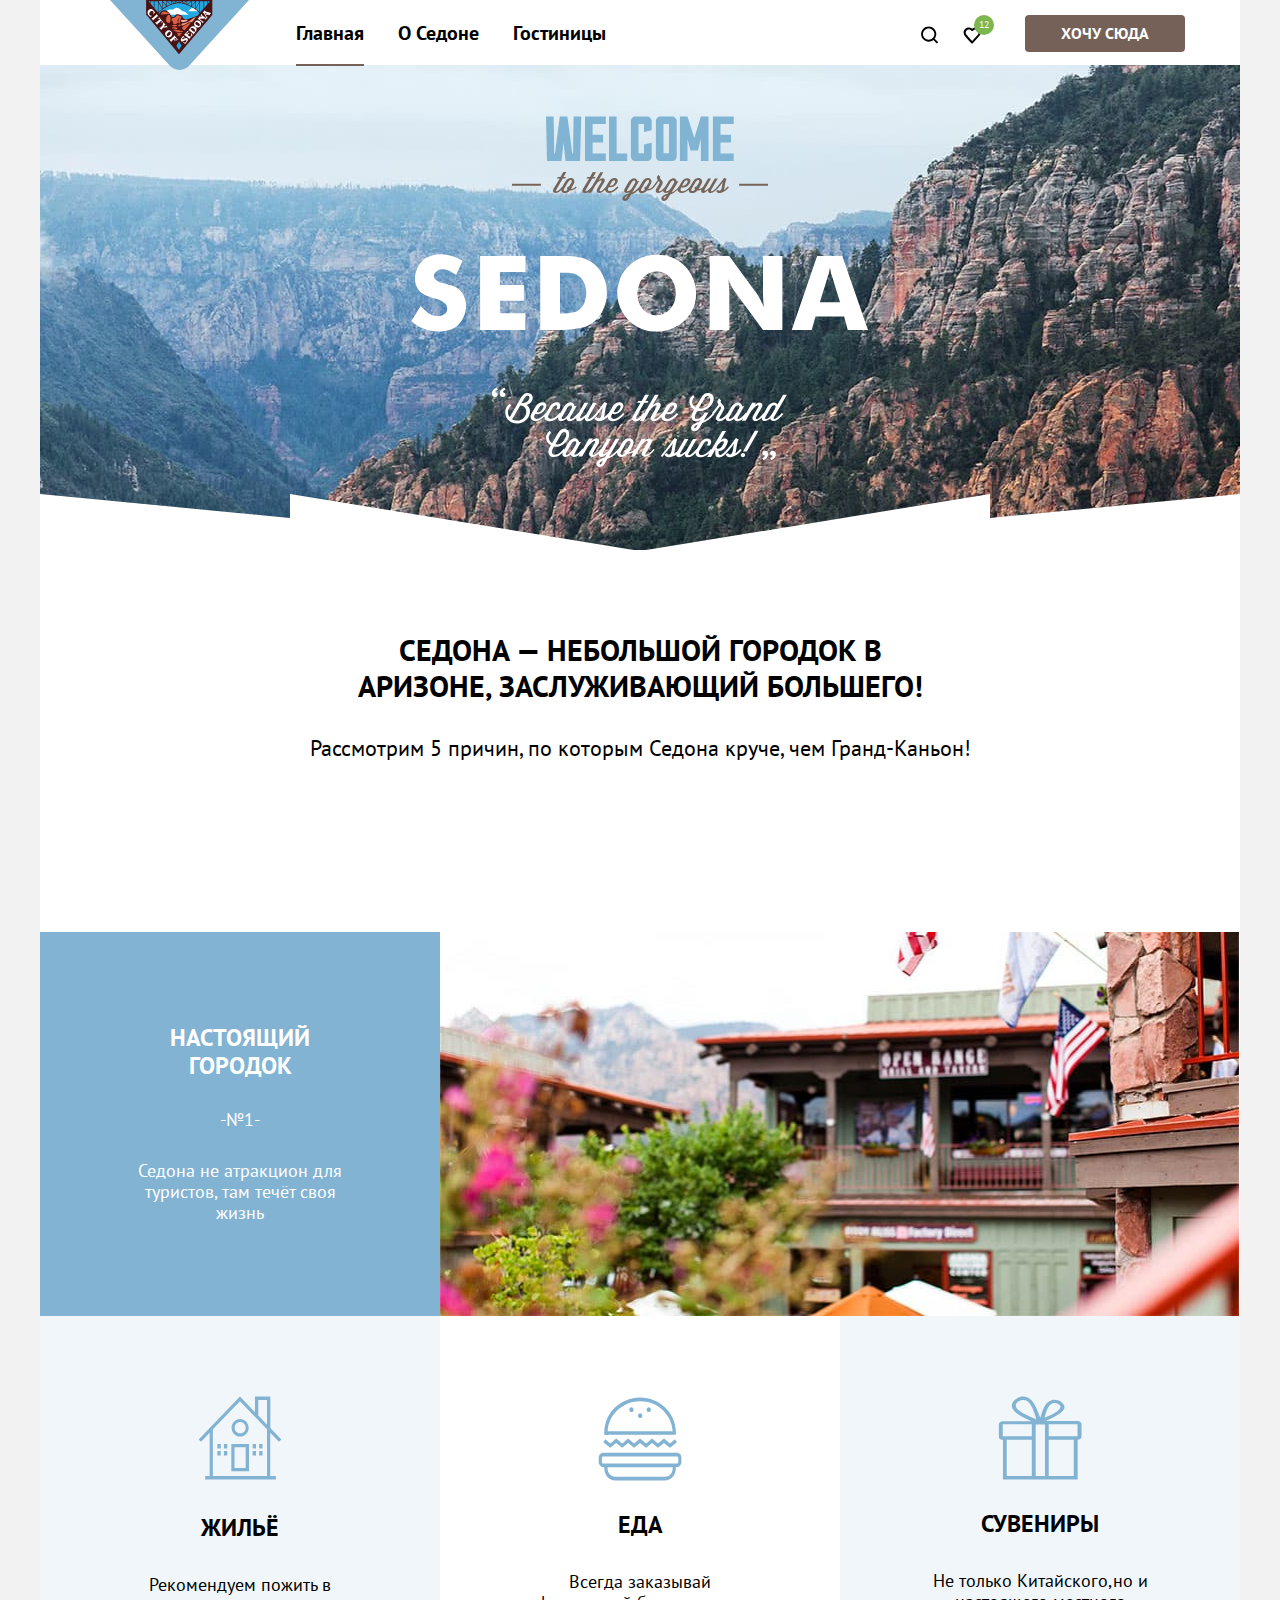
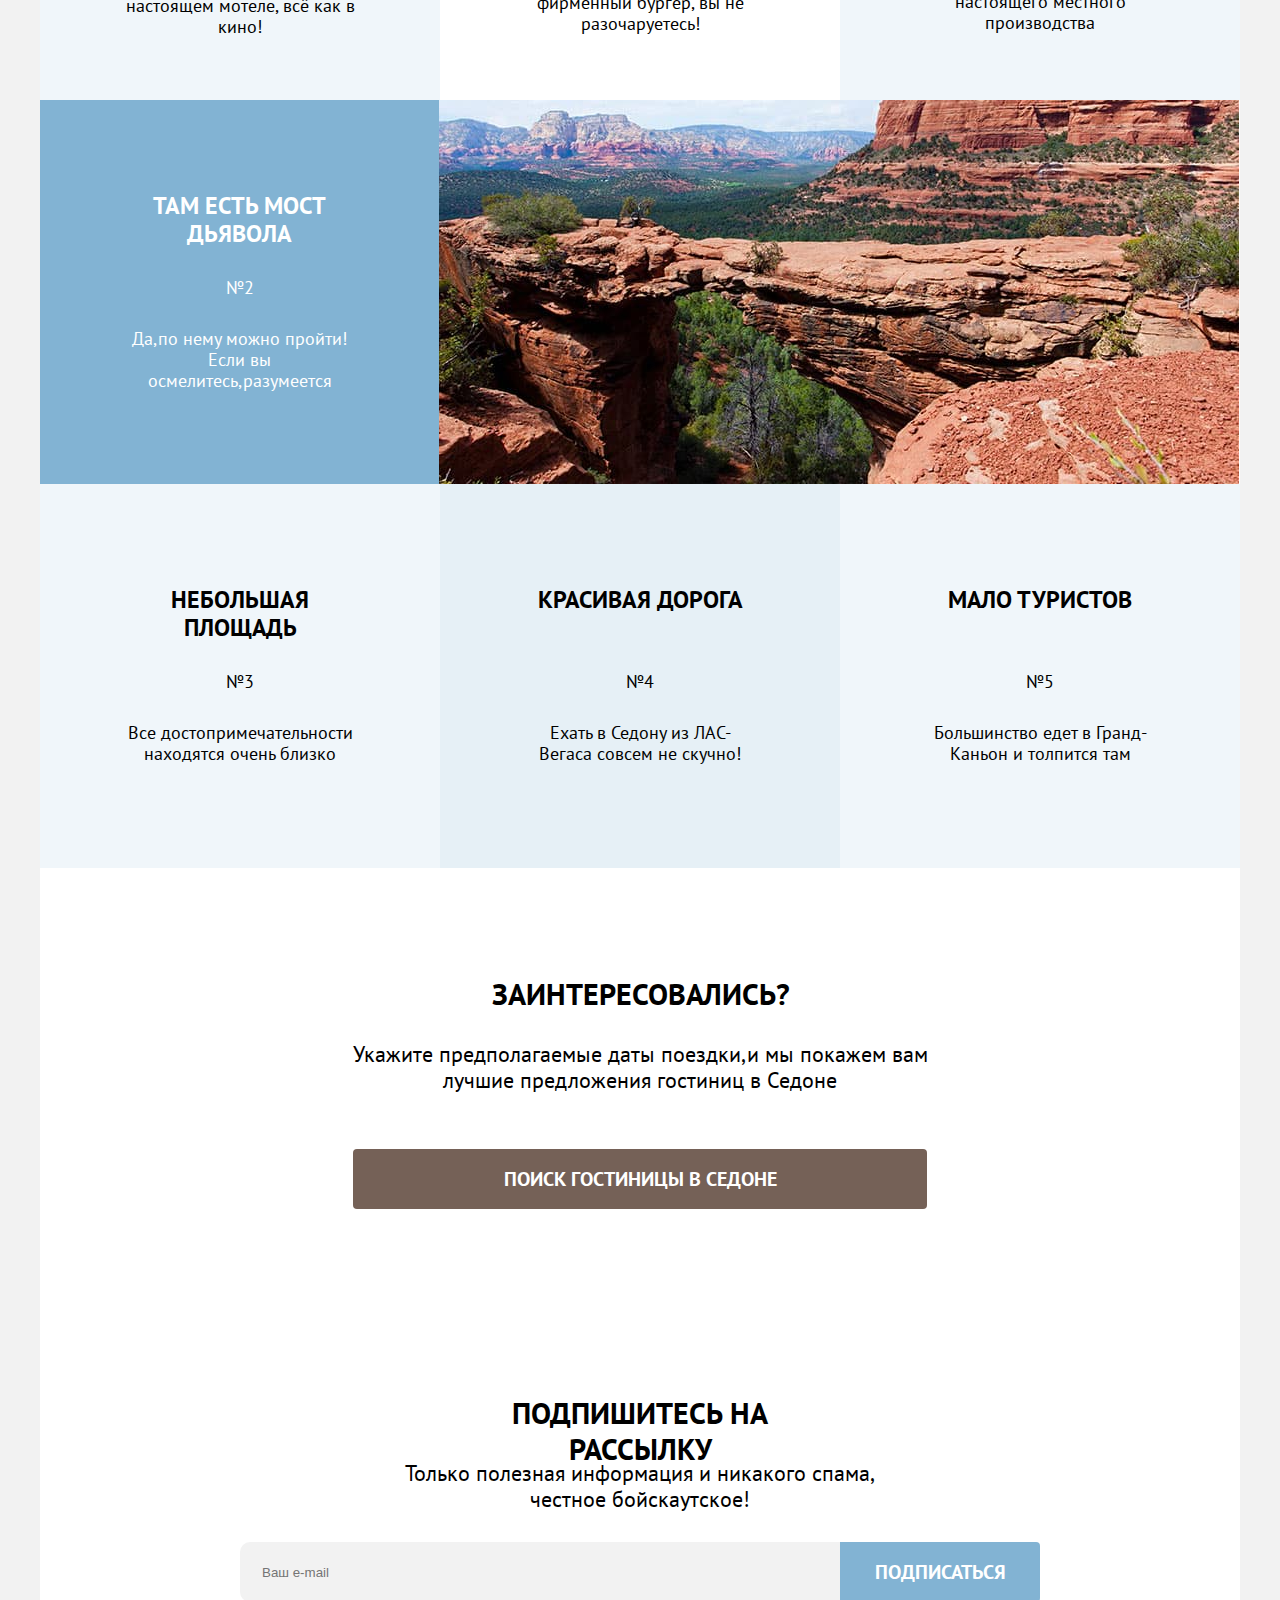
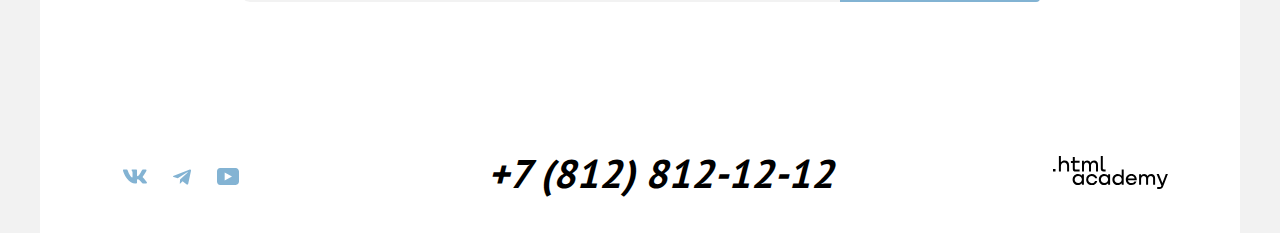
==== index.html @ 062e1e76 "Добавляет состояния на кнопки" ====
<!DOCTYPE html>
<html lang="ru">

  <head>
    <meta charset="utf-8" />
    <meta name="keywords" content="Седона" />
    <meta name="description" content="Описание" />
    <title>HTML Academy: Седона</title>
    <link rel="stylesheet" href="styles/styles.css" />
  </head>

  <body>

    <header id="header" class="page-header">

      <nav class="navigation">
        <a class="navigation-logo" href="index.html">
          <img class="page-header-logo" alt="Логотип Седона." src="images/nav/logo.svg" width="139" height="70">
        </a>
        <ul class="navigation-list">
          <li class="navigation-item">
            <a class="navigation-link navigation-link-current" href="index.html">Главная</a>
          </li>
          <li class="navigation-item">
            <a class="navigation-link" href="#">О Седоне</a>
          </li>
          <li class="navigation-item">
            <a class="navigation-link" href="catalog.html">Гостиницы</a>
          </li>
        </ul>
        <ul class="navigation-list navigation-user">
          <li class="navigation-item-user">
            <a class="navigation-link" href="#">
              <img class="image-search" src="/images/nav/search.svg" alt="Поиск" width="18" height="18">
              <span class="visually-hidden">Поиск</span>
            </a>
          </li>
          <li class="navigation-item-user navigation-item-favorite">
            <a class="navigation-link" href="#">
              <img class="image-favorite" src="/images/nav/favorite.svg" alt=" Избранное" width="18" height="17">
              <span class="favorites">12</span>
              <span class="visually-hidden">Избранное</span>
            </a>
          </li>
          <li class="navigation-item-reserve">
            <a class="button button-grey button-grey-user" href="#popup">Хочу сюда</a>
          </li>
        </ul>
      </nav>
    </header>

    <main class="main-index main-container">
      <div class="page-container">

        <h1 class="visually-hidden">
          Седона - онлайн-поиск и бронирование отелей
        </h1>
        <div class="logo-bg">
        <img class="logo-bg-text" src="images/titular/welcome.svg" alt="Логотип Седоны" width="458" height="352">
        <img class="logo-bg-vector" src="images/titular/Vector.svg" alt="Логотип Седоны" width="1200" height="57">
        </div>
      <div class="title-properties">
        <p class="title">
          Седона — небольшой городок в Аризоне, заслуживающий большего!
        </p>
        <p class="description">
          Рассмотрим 5 причин, по которым Седона круче, чем Гранд-Каньон!
        </p>
      </div>

        <section class="advantages">
          <h2 class="visually-hidden">Преимущества</h2>
          <ol class="advantages-list">
            <li class="advantages-item1">
            <div class="advantages-one">
              <h3 class="advantages-title">Настоящий городок</h3>
              <p class="advantages-description-number">-№1-</p>
              <p class="advantages-description">
                Седона не атракцион для туристов, там течёт своя жизнь
              </p>
              </div>
              <img class="imgrealsity" src="images/Advantages/real-sity.jpg" alt="1 Преимущество" width="800" height="384">
            </li>
          <ul class="advanrages-list2">
            <li class="advantages-item">
              <div class="logo-home">
                <img class="logo" src="images/Advantages/housing.svg" alt="Жильё" width="84" height="84">
              </div>
              <h3 class="advantages-title advantages-inventory">Жильё</h3>
              <p class="advantages-description">
                Рекомендуем пожить в настоящем мотеле, всё как в кино!
              </p>
            </li>
            <li class="advantages-item background-second">
              <img class="logo-food" src="images/Advantages/food.svg" alt="Еда" width="84" height="84">
              <h3 class="advantages-title advantages-inventory">Еда</h3>
              <p class="advantages-description">
                Всегда заказывай фирменный бургер, вы не разочаруетесь!
              </p>
            </li>
            <li class="advantages-item">
              <img class="logo-souvenirs" src="images/Advantages/souvenirs.svg" alt="Сувениры" width="84" height="84" >
              <h3 class="advantages-title advantages-inventory">Сувениры</h3>
              <p class="advantages-description">
                Не только Китайского,но и настоящего местного производства
              </p>
            </li>
          </ul>
            <li class="advantages-item1">
              <div class="advantages-one">
                <h3 class="advantages-title">Там есть мост дьявола</h3>
                <p class="advantages-description-number">№2</p>
                <p class="advantages-description">
                  Да,по нему можно пройти!Если вы осмелитесь,разумеется
                </p>
              </div>
              <img class="devilbridge" src="images/Advantages/devil's-bridge.jpg" alt="2 Преимущество" width="800" height="384" >
            </li>
            <li class="advantages-item">
              <h3 class="advantages-title advantages-margin">Небольшая площадь</h3>
              <p class="advantages-description-number">№3</p>
              <p class="advantages-description">
                Все достопримечательности находятся очень близко
              </p>
            </li>
            <li class="advantages-item background-second-2">
              <h3 class="advantages-title advantages-margin">Красивая дорога</h3>
              <p class="advantages-description-number">№4</p>
              <p class="advantages-description">
                Ехать в Седону из ЛАС-Вегаса совсем не скучно!
              </p>
            </li>
            <li class="advantages-item">
              <h3 class="advantages-title advantages-margin">Мало туристов</h3>
              <p class="advantages-description-number">№5</p>
              <p class="advantages-description">
                Большинство едет в Гранд-Каньон и толпится там
              </p>
            </li>
          </ol>
        </section>

        <section class="search">
          <h2 class="visually-hidden">Бронирование отеля</h2>
          <h3 class="search-title">Заинтересовались?</h3>
          <p class="search-description">
            Укажите предполагаемые даты поездки,и мы покажем вам лучшие
            предложения гостиниц в Седоне
          </p>
          <a class="button button-grey button-search" href="#">Поиск гостиницы в Седоне</a>
        </section>
      </div>
    </main>

    <footer class="page-footer-catalog">
      <div class="page-footer-container">
        <section class="newsletter newsletter-catalog">
          <div class="newsletter-container">
            <h2 class="newsletter-title">Подпишитесь на рассылку</h2>
            <p class="newsletter-description">
              Только полезная информация и никакого спама, честное бойскаутское!
            </p>
            <form class="newsletter-form" action="https://echo.htmlacademy.ru/" method="post">
              <input class="field" placeholder="Ваш e-mail" type="email" name="newsletter-email" id="newsletter-email" required />
              <button class="button product-card-button newsletter-button" type="submit">
                <span class="button-name">Подписаться</span>
              </button>
            </form>
          </div>
        </section>

        <section class="footer-contact">

          <h2 class="visually-hidden">Контакты</h2>
          <ul class="footer-contact-list">
            <li class="footer-contact-item">
              <a class="button button-contact-social" href="https://vk.com/htmlacademy">
                <span class="visually-hidden">ВКонтакте</span>
                <svg width="24" height="15" fill="none" xmlns="http://www.w3.org/2000/svg">
                  <path class="contact-images" fill-rule="evenodd" clip-rule="evenodd" d="M23.45 1.45c.17-.55 0-.95-.8-.95h-2.62c-.67 0-.98.35-1.14.73 0 0-1.34 3.2-3.23 5.27-.61.6-.89.8-1.22.8-.17 0-.42-.2-.42-.74V1.45c0-.66-.18-.95-.74-.95H9.15c-.42 0-.67.3-.67.6 0 .61.95.76 1.05 2.5v3.8c0 .84-.16.99-.5.99-.88 0-3.05-3.21-4.33-6.89-.25-.71-.5-1-1.17-1H.9c-.75 0-.9.35-.9.73 0 .68.89 4.07 4.14 8.55 2.18 3.06 5.23 4.72 8.01 4.72 1.67 0 1.88-.37 1.88-1v-2.32c0-.73.16-.88.69-.88.38 0 1.05.2 2.61 1.67 1.78 1.75 2.07 2.53 3.08 2.53h2.62c.75 0 1.13-.37.91-1.1-.24-.72-1.09-1.77-2.21-3.02-.62-.7-1.54-1.47-1.81-1.86-.4-.49-.28-.7 0-1.14 0 0 3.2-4.43 3.53-5.93Z" fill="#83B3D3"/>
                </svg>
              </a>
            </li>
            <li class="footer-contact-item">
              <a class="button button-contact-social" href="https://t.me/htmlacademy">
                <span class="visually-hidden">Телеграм</span>
                <svg width="18" height="16" fill="none" xmlns="http://www.w3.org/2000/svg">
                  <path class="contact-images" d="M16.79.6.84 6.75c-1.09.43-1.08 1.04-.2 1.31l4.1 1.28 9.47-5.98c.44-.27.85-.12.52.18l-7.68 6.92-.28 4.22c.41 0 .6-.19.83-.41l1.99-1.93 4.13 3.05c.77.42 1.31.2 1.5-.7l2.72-12.8C18.22.77 17.5.27 16.79.59Z" fill="#83B3D3"/>
                </svg>
              </a>
            </li>
            <li class="footer-contact-item">
              <a class="button button-contact-social" href="https://www.youtube.com/user/htmlacademyru">
                <svg width="22" height="17" fill="none" xmlns="http://www.w3.org/2000/svg">
                  <path class="contact-images" d="M18.6 0H3.18C1.31 0 0 1.6 0 3.4v10.1C0 15.4 1.31 17 3.17 17h15.66c1.64 0 3.17-1.6 3.17-3.4V3.4C21.78 1.6 20.47 0 18.6 0ZM7.67 12.54V4.46L15 8.5l-7.33 4.04Z" fill="#83B3D3"/>
                </svg>
                <span class="visually-hidden">Ютуб</span>
              </a>
            </li>
          </ul>
          <address class="contact-adress">
            <a class="contact-phone" href="tel:+78128121212"
              >+7 (812) 812-12-12</a>
          </address>
          <a class="html-acafemy-logo" href="https://htmlacademy.ru">
            <svg  width="115" height="33" fill="none" xmlns="http://www.w3.org/2000/svg">
              <path class="contact-images-html" d="M0 12.9v2.6h2.5v-2.6H0ZM11.6 4.5c-1.6 0-2.8.7-3.6 1.7h-.1V0h-2v15.5h2v-5.3c0-2.1 1.3-3.6 3.3-3.6 1.8 0 2.9 1.4 2.9 3.2v5.7h2V9.4c.1-3-1.8-4.9-4.5-4.9ZM26.6 4.8h-4.8V1.1h-2v3.8h-1.9v2h1.9v6c0 1.7 1 2.7 2.7 2.7h4.1v-2h-3.7c-.7 0-1.1-.4-1.1-1.1V6.8h4.8v-2ZM41.1 4.6c-1.6 0-2.9.8-3.5 2.1h-.1c-.6-1.2-1.8-2.1-3.4-2.1-1.4 0-2.5.8-3.1 1.8h-.1V4.8H29v10.6h2V10c0-2 1-3.5 2.6-3.5 1.5 0 2.4 1 2.4 2.6v6.3h2V9.8c0-2.4 1.4-3.3 2.6-3.3 1.5 0 2.4 1 2.4 2.6v6.3h2V8.9c.1-2.5-1.4-4.3-3.9-4.3ZM47.8 12.7c0 1.7 1 2.7 2.8 2.7h2v-2h-1.7c-.7 0-1.1-.4-1.1-1.1V0h-2v12.7ZM28.9 19.7c-.9-1.1-2.2-1.8-3.9-1.8-3.1 0-5.4 2.3-5.4 5.6s2.3 5.6 5.4 5.6c1.8 0 3-.8 3.8-1.9h.1v1.6h2V18.2h-2v1.5Zm-3.6 7.4c-2.2 0-3.6-1.6-3.6-3.6s1.4-3.6 3.6-3.6 3.6 1.6 3.6 3.6c0 1.9-1.4 3.6-3.6 3.6ZM44.2 22c-.5-2.4-2.6-4.1-5.4-4.1a5.4 5.4 0 0 0-5.6 5.6c0 3.1 2.2 5.6 5.6 5.6 2.8 0 4.9-1.8 5.4-4.2h-2.1a3.4 3.4 0 0 1-3.3 2.3c-2.2 0-3.6-1.6-3.6-3.6s1.4-3.6 3.6-3.6c1.6 0 2.8 1 3.3 2.2h2.1V22ZM55.1 19.7c-.9-1.1-2.2-1.8-3.9-1.8-3.1 0-5.4 2.3-5.4 5.6s2.3 5.6 5.4 5.6c1.8 0 3-.8 3.8-1.9h.1v1.6h2V18.2h-2v1.5Zm-3.6 7.4c-2.2 0-3.6-1.6-3.6-3.6s1.4-3.6 3.6-3.6 3.6 1.6 3.6 3.6c0 1.9-1.5 3.6-3.6 3.6ZM68.7 19.8c-.9-1.1-2.2-1.9-3.9-1.9-3.1 0-5.4 2.3-5.4 5.6s2.2 5.6 5.4 5.6c1.7 0 3-.8 3.8-1.8h.1v1.5h2V13.4h-2v6.4Zm-3.6 7.3c-2.2 0-3.6-1.6-3.6-3.6s1.4-3.6 3.6-3.6 3.6 1.6 3.6 3.6c-.1 2-1.5 3.6-3.6 3.6ZM78.3 17.9c-3.3 0-5.5 2.5-5.5 5.6 0 3 2.1 5.6 5.5 5.6 2.5 0 4.5-1.3 5.2-3.6h-2.1c-.5 1-1.6 1.6-3 1.6-1.9 0-3.3-1.3-3.4-2.9h8.8c.2-3.6-2-6.3-5.5-6.3Zm0 1.9c1.7 0 3 1 3.3 2.6h-6.5c.3-1.5 1.5-2.6 3.2-2.6ZM98.2 17.9c-1.6 0-2.9.8-3.6 2h-.1c-.6-1.2-1.8-2-3.4-2-1.4 0-2.5.7-3.1 1.8v-1.5h-1.9v10.6h2v-5.4c0-2 1-3.4 2.6-3.5 1.5 0 2.4 1 2.4 2.6v6.3h2v-5.6c0-2.4 1.4-3.3 2.6-3.3 1.5 0 2.4 1 2.4 2.6v6.3h2v-6.5c.1-2.6-1.4-4.4-3.9-4.4ZM109.4 27l-3.6-8.9h-2.2l4.8 11.6c-.3.9-.7 1.2-1.7 1.2h-2.5v2h2.5c1.8 0 2.8-.8 3.5-2.6l4.7-12.2h-2.1l-3.4 8.9Z" fill="#000"/>
            </svg>
          </a>
        </section>
      </div>
    </footer>

    <div id="popup" class="modal-container modal-container-close">
      <div class="modal modal-auth">
          <button class="modal-close-button">
            <span class="visually-hidden">Закрыть</span>
          </button>
          <section class="popup-content">
            <h2 class="popup-title">Поиск Гостиницы в Седоне</h2>
            <form class="appointment-form" action="https://echo.htmlacademy.ru/" method="post">
              <p class="appointment-form-date">
                <label class="form-label" for="appointment-date1">Дата Заезда:</label>
                <input class="date-reserve" type="text" placeholder="Укажите дату" id="appointment-date1" name="appointment-date" >
              </p>
              <p class="appointment-form-date">
                <label class="form-label form-label-exit" for="appointment-date2">Дата выезда:</label>
                <input  class="date-reserve" type="text" placeholder="Укажите дату" id="appointment-date2" name="appointment-date" >
              </p>
              <div class="form-container">
              <p class="appointment-form-date appointment-form-visitors">
                <label class="form-label form-label-number" for="appointment-date3">Взрослые:</label>
                <input class="date-reserve number-visitors" type="text" id="appointment-date3" name="appointment-date" step="1" placeholder="2">
              </p>
              <p class="appointment-form-date appointment-form-visitors-child">
                <label class="form-label form-label-number-child" for="appointment-date4">Дети:</label>
                <input class="date-reserve number-visitors" type="text" id="appointment-date4" name="appointment-date" step="1"  placeholder="1">
              </p>
              </div>
              <button class="button button-popup" type="submit">Найти</button>
            </form>
          </section>
      </div>
    </div>
  </body>
</html>
---- styles/styles.css ----
@font-face {
  font-family: "PT Sans";
  font-style: normal;
  font-weight: 400;
  src: url("../fonts/ptsans-400.woff2") format("woff2");
  font-display: swap;
}

@font-face {
  font-family: "PT Sans";
  font-style: normal;
  font-weight: 700;
  src: url("../fonts/ptsans-700.woff2") format("woff2");
  font-display: swap;
}

html {
  height: 100%;
}

body {
  display: flex;
  flex-direction: column;
  width: 1280px;
  margin: 0 auto;
  min-height: 100%;
  font-family: "PT Sans", sans-serif;
  font-size: 16px;
  line-height: 21px;
  color: #000;
  background: #F2F2F2;
}

.button{
  color: #ffffff;
  background-color: #000000;
  display: flex;
  align-items: center;
  justify-content: center;
  font-family: inherit;
  width: 140px;
  height: 37px;
  border-radius: 4px;
  font-size: 16px;
  line-height: 20px;
  font-weight: 700;
  border: none;
  text-align: center;
  text-decoration: none;
  text-transform: uppercase;
}

.button::disabled {
  color: #fff;
  background-color: #E5E5E5;
}

.button:active{
  color: rgba(255, 255, 255, 0.3);
}

.button-search{
  background-color: #756157;
  width: 574px;
  height: 60px;
  margin:0 auto;
  font-size: 20px;
  line-height: 36px;
}

.button-contact-social {
  background-color: #fff;
  width: auto;
}

.button-grey {
  background-color: #756157;
}

.button-grey-user {
  width: 160px;
}

.button-grey:hover,.button-grey:focus-visible{
  background-color: #615048;
  outline: none;
}

.button-green {
  background-color: #7DB54F;
}

.button-green:hover,.button-green:focus{
  background-color: #6C9E42;
  outline: none;
}

.product-card-button {
  background-color: #82B3D3;
}

.product-card-button:hover,.product-card-button:focus-visible{
  background-color: #68A2CA;
  outline: none;
}

.button-price{
  width: 160px;
  height: 48px;
}

.reset-button{
  width: 160px;
  height: 48px;
  background: none;
  border: none;
  font-weight: 400;
  text-transform: none;
}

.white-button {
  background-color: #F2F2F2;
  margin: 0;
  color: #000;
  font-weight: 400;
}

.page-header {
  width: 1200px;
  height: 65px;
  margin: 0 auto;
  background-color: #fff;

}

.navigation {
  width: 1200px;
  height: 65px;
  display: flex;
  position: absolute;
  margin: 0 auto;
}

.navigation-logo {
  margin: 0 auto;
  margin-left: 70px;
  margin-right: 30px;
}

.navigation-list {
  display: flex;
  align-items: center;
  width: 490px;
  height: 66px;
  margin: 0 auto;
  margin-left: 0;
  padding: 0;
}

.navigation-item {
  margin: 0;
  padding: 17px;
  list-style: none;
}

.navigation-user {
  justify-content: flex-end;
  max-width: 306px;
  height: 66px;
  margin: 0 auto;
  margin-left: auto;
}

.navigation-link {
  width: 18px;
  height: 18px;
  font-size: 20px;
  line-height: 26px;
  font-weight: 700;
  text-align: center;
  color: inherit;
  text-decoration: none;
}

.navigation-link-current::before {
  position: absolute;
  right: 876px;
  bottom: -1px;
  left: 256px;
  height: 2px;
  background-color: #756257;
  content: "";
}

.navigation-link-current-catalog::before {
  position: absolute;
  right: 633px;
  bottom: -1px;
  left: 474px;
  height: 2px;
  background-color: #756257;
  content: "";
}

.navigation-item-user {
  display: flex;
  justify-content: center;
  align-items: center;
  width: 42px;
  height: 66px;
  margin: 0 ;
}

.favorites{
  box-sizing: border-box;
  position: absolute;
  top: 15px;
  right: 246px;
  font-style: normal;
  font-weight: 400;
  font-size: 10px;
  line-height: 13px;
  color: #FFFFFF;
  background: #7DB54F;
  border-radius: 10px;
  width: 20px;
  height: 20px;
  padding-top: 3px;
  z-index: 1;
}

.navigation-item-reserve {
  width: 160px;
  height: 37px;
  margin: 0;
  margin-left: 32px;
  list-style: none;
}

.main-container {
  flex-grow: 1;
}

.page-container {
  width: 1200px;
  margin: 0 auto;
}

.main-index {
  color: #000;
  background: #fff;
  width: 1200px;
  margin: 0 auto;
  background-image: url("../images/titular/index-background.jpg");
  background-repeat: no-repeat;
  background-size: 100% auto;

}

.logo-bg {
  display: flex;
  width: 1200px;
  height: 485px;
  margin: 0 auto;
  position: relative;
}

.logo-bg-text {
  display: block;
  position: absolute;
  margin: 0 auto;
  margin-top: 51px;
  margin-bottom: 82px;
  left: 0;
  right: 0;
}

.logo-bg-vector {
  display: block;
  margin: 0 auto;
  margin-top: 429px;
}

.title-properties {
  color: #000;
  background: #fff;
  width: 1200px;
  height: 282px;
  margin-top: 82px
}

.title {
  width: 620px;
  height: 72px;
  font-size: 30px;
  line-height: 36px;
  font-weight: 700;
  margin: 0 auto;
  margin-bottom: 31px;
  color: inherit;
  text-align: center;
  text-decoration: none;
  text-transform: uppercase;
}

.description {
  font-size: 22px;
  line-height: 26px;
  font-weight: 400;
  margin: 0 auto;
  margin-bottom: 90px;
  text-align: center;
  color: inherit;
  text-decoration: none;
}

.advantages {
  color: #000;
  background: #fff;
  display: flex;
  flex-wrap: wrap;
  width: 1200px;
  font-size: 18px;
  line-height: 21px;
}

.advantages-list {
  width: 1200px;
  height: 1535px;
  list-style: none;
  padding: 0;
}

.advantages-item1 {
  display: flex;
  width: 1199px;
  height: 384px;
  color: inherit;
}

.advantages-one {
  display: flex;
  flex-direction: column;
  width: 400px;
  height: 384px;
  background-color: #82B3D3;
  color: white;
  text-align: center;
  text-align: center;
  float: left;
}

.advantages-title {
  width: 230px;
  height: 30px;
  margin: 0 auto;
  color: inherit;
  margin-top: 92px;
  font-size: 24px;
  line-height: 28px;
  font-weight: 700;
  text-align: center;
  text-decoration: none;
  text-transform: uppercase;
}

.advantages-margin {
  margin: 0 auto;
  margin-top: 102px;
}

.advantages-description-number {
  width: 230px;
  height: 21px;
  margin: 0 auto;
  margin-top: 55px;
}

.advantages-description1 {
  width: 230px;
  height: 63px;
  margin: 0 auto;
  margin-top: 30px;
}

.imgrealsity {
  width: 799px;
  height: 384px;
  position: static;
  float: right;
  text-align: center;
}

.advanrages-list2 {
  display: flex;
  flex-wrap: wrap;
  width: 1200px;
  height: 384px;
  margin: 0 auto;
  color: inherit;
  padding: 0;
  float: left;
  text-align: center;
  list-style: none;
}

.advantages-item {
  display: flex;
  flex-direction: column;
  width: 400px;
  height: 384px;
  background-color: rgba(131, 179, 211, 0.12);
  color: inherit;
  float: left;
  text-align: center;
}

.background-second {
  background-color: #fff;
}

.background-second-2{
  background-color: rgba(131, 179, 211, 0.2);
}



.advantages-inventory {
  margin: 0 auto;
  margin-top: 30px;
}

.logo-home {
  display: block;
  margin: 0 auto;
  margin-top: 80px;

}

.advantages-description {
  width: 230px;
  height: 63px;
  margin: 0 auto;
  margin-top: 30px;

}

.logo-food {
  display: block;
  margin: 0 auto;
  margin-top: 81px;

}

.logo-souvenirs {
  display: block;
  margin: 0 auto;
  margin-top: 80px;

}

.devilbridge {
  width: 800px;
  height: 384px;
  position: static;
  float: right;
  text-align: center;
}

.search {
  display: flex;
  flex-direction: column;
  width: 1200px;
  height: 417px;
  color: inherit;
}

.search-title {
  width: 296px;
  height: 36px;
  margin: 0 auto;
  margin-top: 91px;
  margin-bottom: 29px;
  color: inherit;
  font-size: 30px;
  line-height: 36px;
  font-weight: 700;
  text-align: center;
  text-decoration: none;
  text-transform: uppercase;
}

.search-description {
  width: 592px;
  height: 52px;
  margin: 0 auto;
  margin-bottom: 56px;
  font-size: 22px;
  line-height: 26px;
  font-weight: 400;
  color: inherit;
  text-align: center;
  text-decoration: none;
}

.page-footer {
  width: 1200px;
  margin: 0 auto;
}

.page-footer-catalog {
  width: 1200px;
  margin: 0 auto;
}

.page-footer-container {
  width: 1200px;
  margin: 0 auto;
  background-color: #fff;
}

.newsletter {
  display: flex;
  width: 1200px;
  height: 411px;
  margin: 0 auto;
  color: #fff;
}

.newsletter-background{
  background-image: url("../images/background.jpg");
  background-repeat: no-repeat;
}

.newsletter-catalog {
  color: #000;
}

.newsletter-container{
  width: 800px;
  height: 223px;
  margin: 0 auto;
  margin-top: 93px;
}

.newsletter-title {
  width: 404px;
  height: 36px;
  margin: 0 auto;
  margin-bottom: 29px;
  font-size: 30px;
  line-height: 36px;
  font-weight: 700;
  text-align: center;
  text-decoration: none;
  text-transform: uppercase;
}

.newsletter-description {
  width: 475px;
  height: 36px;
  margin: 0 auto;
  margin-bottom: 46px;
  font-size: 22px;
  line-height: 26px;
  font-weight: 400;
  text-align: center;
}

.newsletter-form {
  display: flex;
  width: 800px;
  height: 60px;
  margin: 0 auto;
}

.field{
  width: 600px;
  height: 60px;
  padding: 0;
  border: none;
  background-color: #F2F2F2;
  border-top-left-radius: 10px;
  border-bottom-left-radius: 10px;
  text-indent: 22px;

}

.newsletter-button{
  width: 200px;
  height: 60px;
  border-top-left-radius: 0px;
  border-bottom-left-radius: 0px;
  font-size: 20px;
  line-height: 36px;
}

.visually-hidden {
  position: absolute;
  opacity: 0;
  z-index: -1;
  font-size: 0px;
  line-height: 0px;
  margin: 0;
  text-decoration: none;
}

.footer-contact {
  display: flex;
  width: 1200px;
  height: 120px;
  margin: 0 auto;
  color: inherit;
  text-decoration: none;
}

.footer-contact-list {
  display: flex;
  width: 142px;
  height: 40px;
  margin: 0 auto;
  margin-left: 70px;
  margin-top: 45px;
  padding: 0;
  list-style: none;
}

.footer-contact-item {
  margin: 0 auto;
}

.contact-images:hover,.button-contact-social:hover{
  fill: red;
  outline: none;
}

.contact-images:focus,.button-contact-social:focus{
  fill: greenyellow;
  outline: none;
}

.contact-adress {
  width: 720px;
  height: 50px;
  margin: 0 auto;
  margin-top: 40px;
}


.contact-phone {
  display: flex;
  margin: 0 auto;
  padding-left: 195px;
  color: inherit;
  font-size: 40px;
  line-height: 40px;
  font-weight: 700;
  text-align: center;
  text-decoration: none;

}

.html-acafemy-logo {
  width: 115px;
  height: 34px;
  margin: 0 auto;
  margin-top: 43px;
  margin-right: 72px;
}

.main-inner {
  width: 1200px;
  margin: 0 auto;
  background-image: url("../images/background-catalog.jpg");
  background-repeat: no-repeat;
  color: #fff;
  background-color: #fff;
  background-size: 100% auto;
  font-size: 18px;
  line-height: 21px;
}

.inner-header {
  display: flex;
  flex-direction: column;
  width: 1060px;
  height: 288px;
  margin: 0 auto;
  margin-top: 35px;
  margin-bottom: 70px;
}

.container-inner-header {
  width: 495px;
  height: 100px;
}

.inner-header-title {
  color: #fff;
  width: 495px;
  height: 78px;
  margin: 0px auto;
  font-size: 60px;
  line-height: 78px;
  font-weight: 700;
  text-align: center;
}
.breadcrumbs-container{
  width: 110px;
  height: 21px;
}
.breadcrumbs {
  display: flex;
  margin: 0 auto;
  margin-left: 0;
  padding: 0;
  gap: 10px;
  font-size: 16px;
  list-style-type: none;
  align-items: center;
  text-align: center;
}

.breadcrumbs-item:first-child,.breadcrumbs-item:last-child{
  margin-top: 3px;
}

.filtration-products {
  display: flex;
  flex-direction: row;
  align-items: flex-start;
  width: 1060px;
  height: 149px;
  margin: 0 auto;
  margin-top: 40px;
  padding: 0px;
}

.catalog-filter {
  display: flex;
  width: 1060px;
  height: 149px;
}

.catalog-filter-list {
  padding: 0;
  margin: 0 auto;
  margin-top: 30px;
}

.filter-choice-left {
  display: flex;
  flex-direction: row;
  width: 366px;
  height: 149px;
  margin-right: 176px;
}

.filter-choice-right {
  display: flex;
  flex-direction: row;
  width: 520px;
  height: 148px;
}

.catalog-filter-group {
  flex: none;
  width: 150px;
  height: 149px;
  float: left;
  padding: 0;
  border: 0;
  margin-right: 70px;
}

.price {
  flex: none;
  width: 290px;
  height: 148px;
  margin: 0 auto;
  padding: 0;
  border: 0;
  margin: 0;
}

.form-price{
  display: flex;
  width: 290px;
  height: 48px;
  margin-top: 34px;
  margin-right: 70px;
}

.form-label-price{
  position: absolute;
  margin: 0 auto;
  margin-top: 12px;
  padding-left: 112px;
  padding-right: 16px;
  color: #fff;
  line-height: 23px;
  opacity: 30%;
}

.appointment-form-price{

  width: 145px ;
  margin: 0;
}
.price-input{
  width: 144px ;
  height: 48px;
  padding: 0;
  margin: 0;
  background: none;
  border-style: solid;
  border-color: #fff;
  border-top-left-radius: 4px;
  border-bottom-left-radius: 4px;
  color: #fff;
  font-size: 18px;
  line-height: 23px;
  text-indent: 19px;

}

.price-input-radius{
  border-top-left-radius: 0px;
  border-bottom-left-radius: 0px;
  border-top-right-radius: 4px;
  border-bottom-right-radius: 4px;
}

.submit-form {
  display: flex;
  flex-direction: column;
  margin-top: auto;
  margin-bottom: 0;
}

.catalog-filter-item {
  margin-bottom: 15px;
  list-style: none;
}

.product {
  display: flex;
  flex-direction: column;
  width: 1200px;
  margin: 0 auto;
  margin-top: 5px;
}

.sorting-groop-page {
  display: flex;
  justify-content: space-between;
  width: 1057px;
  height: 49px;
  margin: 0 auto;
  margin-top: 50px;
  margin-bottom: 56px;
  margin-left: 70px;
  align-items: center;
}

.select-title {
  color: #000;
  margin-right: 191px;
  size: 30px;
  line-height: 36px;
  text-transform: uppercase;
}

.sorting-container {
  color: #000;
  background-color: #fff;
  width: 290px;
  height: 49px;
  margin: 0 auto;
  margin-left: 0;
  margin-right: 78px;
}

.select-control {
  width: 290px;
  height: 49px;
}

.button-cards-container {
  display: flex;
  width: 160px;
  height: 48px;
  margin: 0;
  gap: 8px;
}

.cards-box {
  width: 48px;
  height: 48px;
  background-color: #fff;

}

.button-cards {
  background-color: #fff;
  width: 46px;
  height: 46px;
  border: solid;
  border-color: #000;
  border-width: 2px;
}

.button-light {
  border-color: #E5E5E5;
  color: #000;
}

.button-cards:hover,.button-cards:active {
  border-style: solid;
  border-width: 2px;
  border-color: #000;
}

.button-cards:focus {
  border-style: solid;
  border-width: 2px;
  border-color: #68A2CA;
  outline: none;
}

.product-card {
  color: #000;
  display: flex;
  flex-direction: column;
  width: 1056px;
  height: 876px;
  margin: 0;
  margin-left: 73px;
  padding: 0;
}

.product-card-list {
  display: grid;
  grid-template-columns: repeat(3, 340px);
  margin: 0;
  padding: 0;
  gap: 18px;
  list-style-type: none;
}

.product-card-item {
  background-color: #ffffff;
  display: flex;
  flex-direction: column;
  width: 340px;
  height: 438px;
}

.product-card-image-link {
  color: #000;
  margin: 0 auto;
  margin-top: 20px;
  text-decoration: none;
}
.product-card-title-link {
  color: #000;
  margin: 0 auto;
  margin-top: 20px;
  text-decoration: none;
}
.product-card-content {
  padding-left: 20px;
}
.product-card-title {
  display: flex;
  width: 300px;
  height: 28px;
  margin: 0 auto;
  margin-top: 16px;
}

.hotel-price {
  display: flex;
  width: 300px;
  height: 21px;
  margin-top: 16px;
}

.product-card-description {
  width: 140px;
  height: 21px;
  margin: 0 auto;
  margin-right: 20px;
  float: left;
}

.product-card-price {
  width: 140px;
  height: 21px;
  margin: 0 auto;
  float: right;
}

.button-cards-inform,.rating-container {
  display: flex;
  justify-content: space-between;
  width: 300px;
  height: 37px;
  margin-top: 16px;
  gap: 20px;
}
.rating_block {
  width: 140px;
  height: 37px;
}
.rating_block input[type="radio"] {
  display: none;
}
.label_rating {
  float: left;
  display: block;
  width: 25px;
  height: 25px;
  background: url("../images/star.svg") no-repeat 50% 0;
  cursor: pointer;
}
.rating_block .label_rating:hover,
.rating_block .label_rating:hover ~ .label_rating,
.rating_block input[type="radio"]:checked ~ .label_rating
{
  background-position: 50% -25px;
}

.line{
  width: 1055;
  margin: 0 auto;
  margin-top: 66px;
  margin-bottom: 30px;
}

.pagination-container{
  display: flex;
  width: 1056px;
  height: 60px;
  margin-left: 73px;
  margin-bottom: 25px;
  background-color: #ffffff;
}
.pagination {
  display: flex;
  margin: 0;
  padding: 0;
  list-style-type: none;
}
.pagination-item:not(:last-child) {
  margin-right: 8px;
}
.pagination-link {
  display: block;
  box-sizing: border-box;
  width: 60px;
  height: 60px;
  padding: 24px 12px;
  border-radius: 4px;
  line-height: 16px;
  font-weight: 700;
  color: #000;
  background-color: #F2F2F2;
  text-align: center;
  text-decoration: none;
}

.pagination-style{
  background-color:#82B3D3;
  color: #fff;
  border: solid;
  border-width: 1px;
  border-color: #82B3D3;
}

.pagination-style:hover,.pagination-style:focus{
  background-color:#68A2CA;
  outline: none;
}
.pagination-style:active{
  color:rgba(255, 255, 255, 0.3)
}

.page-select {
  width: 160px;
  height: 49px;
}

.label-select{
  color: #000;
  margin-left: auto;
  margin-right: 71px;
  padding-top: 20px;
}

.modal-container {
  display: flex;
  width: 100%;
  height: 100%;
  top: 0;
  left: 0;
  position: fixed;
  background-color: rgba(0, 0, 0, 0.8);
}

.modal {
  position: relative;
  margin: auto;
  padding: 40px;
  background-color: #ffffff;
}

.modal-auth {
  width: 715px;
  height: 561px;
  padding: 0;
  border-radius: 30px;
}

.modal-container-close {
display: none;
}

.modal-close-button {
  position: absolute;
  width: 53px;
  height: 53px;
  padding: 0;
  top: 54px;
  right: 70px;
  background-color: #F2F2F2;
  border: none;
  border-radius: 25px;
  background-image: url("/images/close.svg");
  background-repeat: no-repeat;
  background-position: center;
  cursor: pointer;
}

.popup-title{
  margin: 0 auto;
  margin-top: 62px;
  margin-left: 68px;
  margin-bottom: 63px;
  text-transform: uppercase;
  font-size: 30px;
  line-height: 36px;
}

.form-label{
  margin-right: 37px;
  font-weight: 700;
  font-size: 20px;
  line-height: 26px;

}

.form-label-exit{
  margin-right: 34px;
}

.appointment-form-date{
  width: 575px;
  height: 50px;
  margin: 0 auto;
  margin-bottom: 40px;
}

.date-reserve{
  width: 420px;
  height: 50px;
  padding: 0;
  border: none;
  border-radius: 4px;
  background-image: url("/images/calender.svg");
  background-repeat: no-repeat;
  background-position: 386px 18px;
  background-color:#F2F2F2 ;
  text-indent: 19px;
}

.form-container{
  display: flex;
  width: 575px;
  height: 50px;
  margin-left: 70px;
  margin-bottom: 40px;
  gap: 56px;
}

.appointment-form-visitors{
width: 290px;
}

.appointment-form-visitors-child{
width: 230px;
}

.number-visitors{
  width: 133px;
  height: 50px;
  margin-right: 0;
  text-align: center;
  background:url("/images/plus.svg") 101px 18px no-repeat,
  url("/images/minus.svg") 19px 24px no-repeat;
  text-indent: 0;

}

.form-label-number{
  margin-right: 61px;
}

.form-label-number-child{
  margin-right: 43px;
}

.button-popup {
  width: 575px;
  height: 60px;
  margin: auto;
  background-color: #82B3D3;
  border: none;
  border-radius: 10px;
  font-size: 20px;
  line-height: 26px;

}

.range-scale {
  position: relative;
  width: 287px;
  height: 4px;
  margin-top: 32px;
  margin-left: 10px;
  margin-bottom: 16px;
  background-color: rgba(255, 255, 255, 0.2);
  border-radius: 2px;
}

.range-bar {
  position: absolute;
  height: 4px;
  background-color: #fff;
}

.range-toggle {
  position: absolute;
  width: 20px;
  height: 20px;
  background: #ffffff;
  border: none;
  border-radius: 5px;
  cursor: pointer;
}

.range-toggle:hover {
  background-color: #fff;
}
.range-toggle:focus {
  outline: 3px solid #83B3D3;
  background: #FFFFFF;
  box-shadow: rgba(0, 0, 0, 0.25);
}

.range-toggle:active{
  outline: 2px solid #83B3D3;
  background: #FFFFFF;
  box-shadow: rgba(0, 0, 0, 0.4)
}

.toggle-min {
  top: -8px;
  left: -10px;
}

.toggle-max {
  top: -8px;
  right: -10px;
}

.range-wrapper-inputs {
  display: flex;
  justify-content: center;
}

.catalog-filter-label {
  display: flex;
  margin-right: 5px;
}

.range-input {
  width: 30px;
  padding: 0 2px;
  font: inherit;
  text-align: center;
  background-color: transparent;
  border: none;
  appearance: textfield;
}

.range-input::-webkit-outer-spin-button,
.range-input::-webkit-inner-spin-button {
  appearance: none;
  margin: 0;
}

.control {
  position: relative;
  display: block;
  padding-left: 36px;
}

.control-mark {
  position: absolute;
  top: 2px;
  left: 0;
  width: 16px;
  height: 16px;
  background-color: #FFFFFF;
  border-radius: 4px;
}


.control-input[type="checkbox"] + .control-mark:hover {
  background-color: rgba(255, 255, 255, 0.6);
}

.control-input:disabled + .control-mark {
  border:3px ;
  border-color: rgba(255, 255, 255, 0.6);
}

.control-input[type="checkbox"]:checked + .control-mark::before{
  position: absolute;
  background-image: url("/images/checkbox.svg");
  width: 13px;
  height: 10px;
  top: 4px;
  left: 2px;
  content: "";
}

.control-input[type="radio"] + .control-mark {
  border-radius: 50%;
}

.control-input[type="radio"]:checked + .control-mark::before {
  position: absolute;
  top: 4px;
  left: 4px;
  width: 8px;
  height: 8px;
  background-color: #3F5E72;
  border-radius: 50%;
  content: "";
}

.control-label {
  margin-bottom: 15px;
}
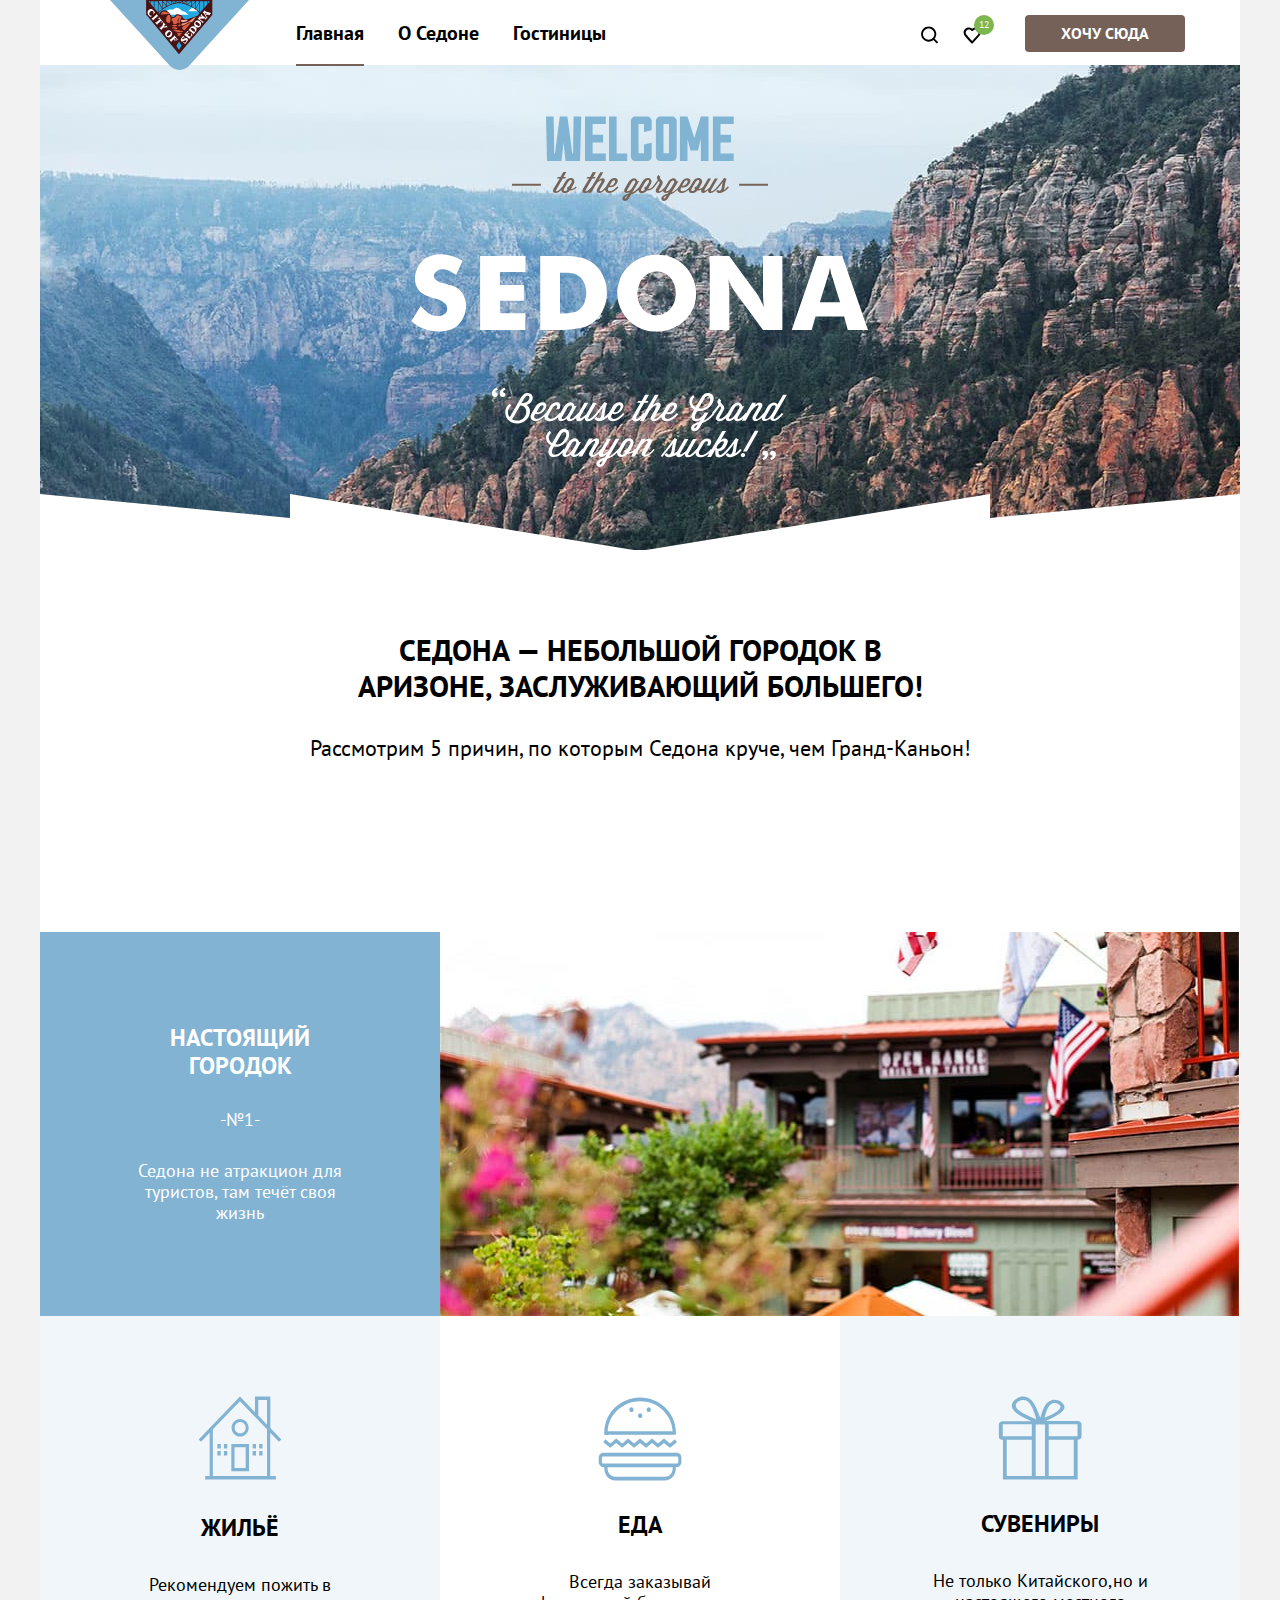
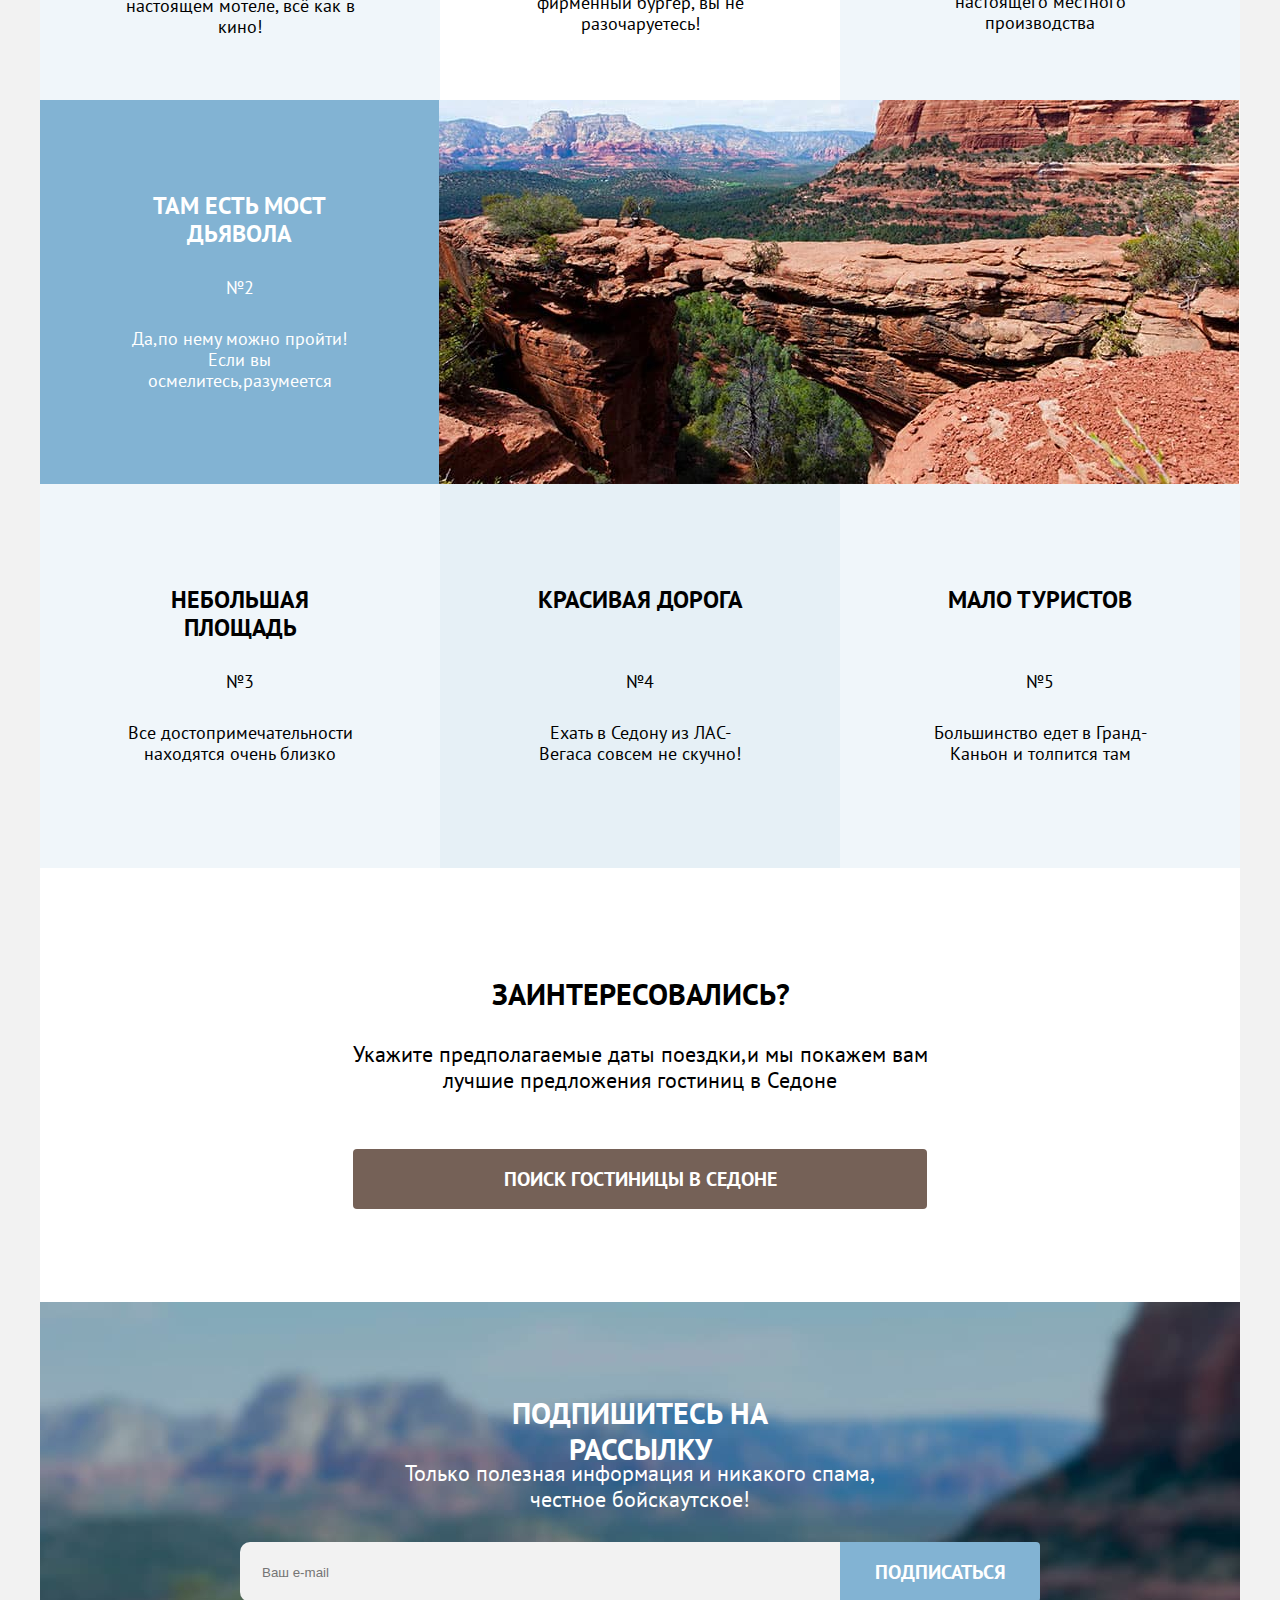
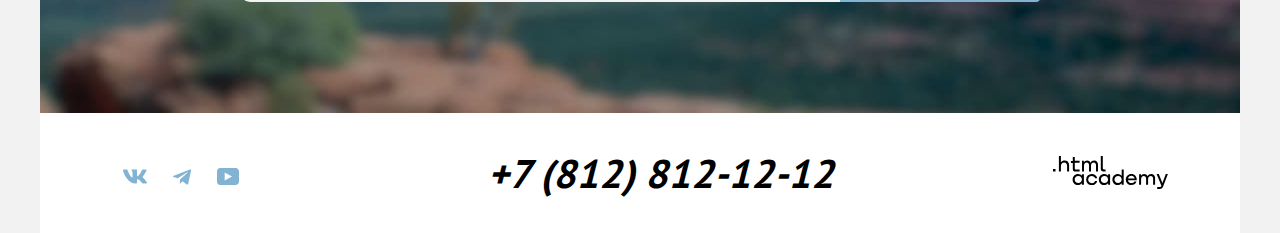
==== commit 3438ea47: "Merge pull request #4 from thomassow/master" ====
--- a/index.html
+++ b/index.html
@@ -154,7 +154,7 @@
 
     <footer class="page-footer-catalog">
       <div class="page-footer-container">
-        <section class="newsletter newsletter-catalog">
+        <section class="newsletter newsletter-background">
           <div class="newsletter-container">
             <h2 class="newsletter-title">Подпишитесь на рассылку</h2>
             <p class="newsletter-description">
@@ -176,23 +176,23 @@
             <li class="footer-contact-item">
               <a class="button button-contact-social" href="https://vk.com/htmlacademy">
                 <span class="visually-hidden">ВКонтакте</span>
-                <svg width="24" height="15" fill="none" xmlns="http://www.w3.org/2000/svg">
-                  <path class="contact-images" fill-rule="evenodd" clip-rule="evenodd" d="M23.45 1.45c.17-.55 0-.95-.8-.95h-2.62c-.67 0-.98.35-1.14.73 0 0-1.34 3.2-3.23 5.27-.61.6-.89.8-1.22.8-.17 0-.42-.2-.42-.74V1.45c0-.66-.18-.95-.74-.95H9.15c-.42 0-.67.3-.67.6 0 .61.95.76 1.05 2.5v3.8c0 .84-.16.99-.5.99-.88 0-3.05-3.21-4.33-6.89-.25-.71-.5-1-1.17-1H.9c-.75 0-.9.35-.9.73 0 .68.89 4.07 4.14 8.55 2.18 3.06 5.23 4.72 8.01 4.72 1.67 0 1.88-.37 1.88-1v-2.32c0-.73.16-.88.69-.88.38 0 1.05.2 2.61 1.67 1.78 1.75 2.07 2.53 3.08 2.53h2.62c.75 0 1.13-.37.91-1.1-.24-.72-1.09-1.77-2.21-3.02-.62-.7-1.54-1.47-1.81-1.86-.4-.49-.28-.7 0-1.14 0 0 3.2-4.43 3.53-5.93Z" fill="#83B3D3"/>
+                <svg class="contact-svg" aria-hidden="true" focusable="false" width="24" height="15" fill="currentColor" xmlns="http://www.w3.org/2000/svg">
+                  <path fill-rule="evenodd" clip-rule="evenodd" d="M23.45 1.45c.17-.55 0-.95-.8-.95h-2.62c-.67 0-.98.35-1.14.73 0 0-1.34 3.2-3.23 5.27-.61.6-.89.8-1.22.8-.17 0-.42-.2-.42-.74V1.45c0-.66-.18-.95-.74-.95H9.15c-.42 0-.67.3-.67.6 0 .61.95.76 1.05 2.5v3.8c0 .84-.16.99-.5.99-.88 0-3.05-3.21-4.33-6.89-.25-.71-.5-1-1.17-1H.9c-.75 0-.9.35-.9.73 0 .68.89 4.07 4.14 8.55 2.18 3.06 5.23 4.72 8.01 4.72 1.67 0 1.88-.37 1.88-1v-2.32c0-.73.16-.88.69-.88.38 0 1.05.2 2.61 1.67 1.78 1.75 2.07 2.53 3.08 2.53h2.62c.75 0 1.13-.37.91-1.1-.24-.72-1.09-1.77-2.21-3.02-.62-.7-1.54-1.47-1.81-1.86-.4-.49-.28-.7 0-1.14 0 0 3.2-4.43 3.53-5.93Z" />
                 </svg>
               </a>
             </li>
             <li class="footer-contact-item">
               <a class="button button-contact-social" href="https://t.me/htmlacademy">
                 <span class="visually-hidden">Телеграм</span>
-                <svg width="18" height="16" fill="none" xmlns="http://www.w3.org/2000/svg">
-                  <path class="contact-images" d="M16.79.6.84 6.75c-1.09.43-1.08 1.04-.2 1.31l4.1 1.28 9.47-5.98c.44-.27.85-.12.52.18l-7.68 6.92-.28 4.22c.41 0 .6-.19.83-.41l1.99-1.93 4.13 3.05c.77.42 1.31.2 1.5-.7l2.72-12.8C18.22.77 17.5.27 16.79.59Z" fill="#83B3D3"/>
+                <svg class="contact-svg" aria-hidden="true" focusable="false" width="18" height="16" fill="currentColor" xmlns="http://www.w3.org/2000/svg">
+                  <path d="M16.79.6.84 6.75c-1.09.43-1.08 1.04-.2 1.31l4.1 1.28 9.47-5.98c.44-.27.85-.12.52.18l-7.68 6.92-.28 4.22c.41 0 .6-.19.83-.41l1.99-1.93 4.13 3.05c.77.42 1.31.2 1.5-.7l2.72-12.8C18.22.77 17.5.27 16.79.59Z" />
                 </svg>
               </a>
             </li>
             <li class="footer-contact-item">
-              <a class="button button-contact-social" href="https://www.youtube.com/user/htmlacademyru">
-                <svg width="22" height="17" fill="none" xmlns="http://www.w3.org/2000/svg">
-                  <path class="contact-images" d="M18.6 0H3.18C1.31 0 0 1.6 0 3.4v10.1C0 15.4 1.31 17 3.17 17h15.66c1.64 0 3.17-1.6 3.17-3.4V3.4C21.78 1.6 20.47 0 18.6 0ZM7.67 12.54V4.46L15 8.5l-7.33 4.04Z" fill="#83B3D3"/>
+              <a class="button button-contact-social" fill="currentColor" href="https://www.youtube.com/user/htmlacademyru">
+                <svg class="contact-svg" aria-hidden="true" focusable="false" width="22" height="17" fill="currentColor" xmlns="http://www.w3.org/2000/svg">
+                  <path d="M18.6 0H3.18C1.31 0 0 1.6 0 3.4v10.1C0 15.4 1.31 17 3.17 17h15.66c1.64 0 3.17-1.6 3.17-3.4V3.4C21.78 1.6 20.47 0 18.6 0ZM7.67 12.54V4.46L15 8.5l-7.33 4.04Z"/>
                 </svg>
                 <span class="visually-hidden">Ютуб</span>
               </a>
@@ -203,8 +203,8 @@
               >+7 (812) 812-12-12</a>
           </address>
           <a class="html-acafemy-logo" href="https://htmlacademy.ru">
-            <svg  width="115" height="33" fill="none" xmlns="http://www.w3.org/2000/svg">
-              <path class="contact-images-html" d="M0 12.9v2.6h2.5v-2.6H0ZM11.6 4.5c-1.6 0-2.8.7-3.6 1.7h-.1V0h-2v15.5h2v-5.3c0-2.1 1.3-3.6 3.3-3.6 1.8 0 2.9 1.4 2.9 3.2v5.7h2V9.4c.1-3-1.8-4.9-4.5-4.9ZM26.6 4.8h-4.8V1.1h-2v3.8h-1.9v2h1.9v6c0 1.7 1 2.7 2.7 2.7h4.1v-2h-3.7c-.7 0-1.1-.4-1.1-1.1V6.8h4.8v-2ZM41.1 4.6c-1.6 0-2.9.8-3.5 2.1h-.1c-.6-1.2-1.8-2.1-3.4-2.1-1.4 0-2.5.8-3.1 1.8h-.1V4.8H29v10.6h2V10c0-2 1-3.5 2.6-3.5 1.5 0 2.4 1 2.4 2.6v6.3h2V9.8c0-2.4 1.4-3.3 2.6-3.3 1.5 0 2.4 1 2.4 2.6v6.3h2V8.9c.1-2.5-1.4-4.3-3.9-4.3ZM47.8 12.7c0 1.7 1 2.7 2.8 2.7h2v-2h-1.7c-.7 0-1.1-.4-1.1-1.1V0h-2v12.7ZM28.9 19.7c-.9-1.1-2.2-1.8-3.9-1.8-3.1 0-5.4 2.3-5.4 5.6s2.3 5.6 5.4 5.6c1.8 0 3-.8 3.8-1.9h.1v1.6h2V18.2h-2v1.5Zm-3.6 7.4c-2.2 0-3.6-1.6-3.6-3.6s1.4-3.6 3.6-3.6 3.6 1.6 3.6 3.6c0 1.9-1.4 3.6-3.6 3.6ZM44.2 22c-.5-2.4-2.6-4.1-5.4-4.1a5.4 5.4 0 0 0-5.6 5.6c0 3.1 2.2 5.6 5.6 5.6 2.8 0 4.9-1.8 5.4-4.2h-2.1a3.4 3.4 0 0 1-3.3 2.3c-2.2 0-3.6-1.6-3.6-3.6s1.4-3.6 3.6-3.6c1.6 0 2.8 1 3.3 2.2h2.1V22ZM55.1 19.7c-.9-1.1-2.2-1.8-3.9-1.8-3.1 0-5.4 2.3-5.4 5.6s2.3 5.6 5.4 5.6c1.8 0 3-.8 3.8-1.9h.1v1.6h2V18.2h-2v1.5Zm-3.6 7.4c-2.2 0-3.6-1.6-3.6-3.6s1.4-3.6 3.6-3.6 3.6 1.6 3.6 3.6c0 1.9-1.5 3.6-3.6 3.6ZM68.7 19.8c-.9-1.1-2.2-1.9-3.9-1.9-3.1 0-5.4 2.3-5.4 5.6s2.2 5.6 5.4 5.6c1.7 0 3-.8 3.8-1.8h.1v1.5h2V13.4h-2v6.4Zm-3.6 7.3c-2.2 0-3.6-1.6-3.6-3.6s1.4-3.6 3.6-3.6 3.6 1.6 3.6 3.6c-.1 2-1.5 3.6-3.6 3.6ZM78.3 17.9c-3.3 0-5.5 2.5-5.5 5.6 0 3 2.1 5.6 5.5 5.6 2.5 0 4.5-1.3 5.2-3.6h-2.1c-.5 1-1.6 1.6-3 1.6-1.9 0-3.3-1.3-3.4-2.9h8.8c.2-3.6-2-6.3-5.5-6.3Zm0 1.9c1.7 0 3 1 3.3 2.6h-6.5c.3-1.5 1.5-2.6 3.2-2.6ZM98.2 17.9c-1.6 0-2.9.8-3.6 2h-.1c-.6-1.2-1.8-2-3.4-2-1.4 0-2.5.7-3.1 1.8v-1.5h-1.9v10.6h2v-5.4c0-2 1-3.4 2.6-3.5 1.5 0 2.4 1 2.4 2.6v6.3h2v-5.6c0-2.4 1.4-3.3 2.6-3.3 1.5 0 2.4 1 2.4 2.6v6.3h2v-6.5c.1-2.6-1.4-4.4-3.9-4.4ZM109.4 27l-3.6-8.9h-2.2l4.8 11.6c-.3.9-.7 1.2-1.7 1.2h-2.5v2h2.5c1.8 0 2.8-.8 3.5-2.6l4.7-12.2h-2.1l-3.4 8.9Z" fill="#000"/>
+            <svg class="contact-images-html" aria-hidden="true" focusable="false" width="115" height="33" fill="currentColor" xmlns="http://www.w3.org/2000/svg">
+              <path d="M0 12.9v2.6h2.5v-2.6H0ZM11.6 4.5c-1.6 0-2.8.7-3.6 1.7h-.1V0h-2v15.5h2v-5.3c0-2.1 1.3-3.6 3.3-3.6 1.8 0 2.9 1.4 2.9 3.2v5.7h2V9.4c.1-3-1.8-4.9-4.5-4.9ZM26.6 4.8h-4.8V1.1h-2v3.8h-1.9v2h1.9v6c0 1.7 1 2.7 2.7 2.7h4.1v-2h-3.7c-.7 0-1.1-.4-1.1-1.1V6.8h4.8v-2ZM41.1 4.6c-1.6 0-2.9.8-3.5 2.1h-.1c-.6-1.2-1.8-2.1-3.4-2.1-1.4 0-2.5.8-3.1 1.8h-.1V4.8H29v10.6h2V10c0-2 1-3.5 2.6-3.5 1.5 0 2.4 1 2.4 2.6v6.3h2V9.8c0-2.4 1.4-3.3 2.6-3.3 1.5 0 2.4 1 2.4 2.6v6.3h2V8.9c.1-2.5-1.4-4.3-3.9-4.3ZM47.8 12.7c0 1.7 1 2.7 2.8 2.7h2v-2h-1.7c-.7 0-1.1-.4-1.1-1.1V0h-2v12.7ZM28.9 19.7c-.9-1.1-2.2-1.8-3.9-1.8-3.1 0-5.4 2.3-5.4 5.6s2.3 5.6 5.4 5.6c1.8 0 3-.8 3.8-1.9h.1v1.6h2V18.2h-2v1.5Zm-3.6 7.4c-2.2 0-3.6-1.6-3.6-3.6s1.4-3.6 3.6-3.6 3.6 1.6 3.6 3.6c0 1.9-1.4 3.6-3.6 3.6ZM44.2 22c-.5-2.4-2.6-4.1-5.4-4.1a5.4 5.4 0 0 0-5.6 5.6c0 3.1 2.2 5.6 5.6 5.6 2.8 0 4.9-1.8 5.4-4.2h-2.1a3.4 3.4 0 0 1-3.3 2.3c-2.2 0-3.6-1.6-3.6-3.6s1.4-3.6 3.6-3.6c1.6 0 2.8 1 3.3 2.2h2.1V22ZM55.1 19.7c-.9-1.1-2.2-1.8-3.9-1.8-3.1 0-5.4 2.3-5.4 5.6s2.3 5.6 5.4 5.6c1.8 0 3-.8 3.8-1.9h.1v1.6h2V18.2h-2v1.5Zm-3.6 7.4c-2.2 0-3.6-1.6-3.6-3.6s1.4-3.6 3.6-3.6 3.6 1.6 3.6 3.6c0 1.9-1.5 3.6-3.6 3.6ZM68.7 19.8c-.9-1.1-2.2-1.9-3.9-1.9-3.1 0-5.4 2.3-5.4 5.6s2.2 5.6 5.4 5.6c1.7 0 3-.8 3.8-1.8h.1v1.5h2V13.4h-2v6.4Zm-3.6 7.3c-2.2 0-3.6-1.6-3.6-3.6s1.4-3.6 3.6-3.6 3.6 1.6 3.6 3.6c-.1 2-1.5 3.6-3.6 3.6ZM78.3 17.9c-3.3 0-5.5 2.5-5.5 5.6 0 3 2.1 5.6 5.5 5.6 2.5 0 4.5-1.3 5.2-3.6h-2.1c-.5 1-1.6 1.6-3 1.6-1.9 0-3.3-1.3-3.4-2.9h8.8c.2-3.6-2-6.3-5.5-6.3Zm0 1.9c1.7 0 3 1 3.3 2.6h-6.5c.3-1.5 1.5-2.6 3.2-2.6ZM98.2 17.9c-1.6 0-2.9.8-3.6 2h-.1c-.6-1.2-1.8-2-3.4-2-1.4 0-2.5.7-3.1 1.8v-1.5h-1.9v10.6h2v-5.4c0-2 1-3.4 2.6-3.5 1.5 0 2.4 1 2.4 2.6v6.3h2v-5.6c0-2.4 1.4-3.3 2.6-3.3 1.5 0 2.4 1 2.4 2.6v6.3h2v-6.5c.1-2.6-1.4-4.4-3.9-4.4ZM109.4 27l-3.6-8.9h-2.2l4.8 11.6c-.3.9-.7 1.2-1.7 1.2h-2.5v2h2.5c1.8 0 2.8-.8 3.5-2.6l4.7-12.2h-2.1l-3.4 8.9Z" />
             </svg>
           </a>
         </section>
@@ -215,6 +215,9 @@
       <div class="modal modal-auth">
           <button class="modal-close-button">
             <span class="visually-hidden">Закрыть</span>
+            <svg class="close" aria-hidden="true" focusable="false" width="13" height="13" fill="currentColor" viewBox="0 0 13 13" xmlns="http://www.w3.org/2000/svg">
+              <path d="M13 1.2L11.8 0L6.5 5.3L1.2 0L0 1.2L5.3 6.5L0 11.8L1.2 13L6.5 7.7L11.8 13L13 11.8L7.7 6.5L13 1.2Z"/>
+            </svg>
           </button>
           <section class="popup-content">
             <h2 class="popup-title">Поиск Гостиницы в Седоне</h2>
@@ -222,19 +225,67 @@
               <p class="appointment-form-date">
                 <label class="form-label" for="appointment-date1">Дата Заезда:</label>
                 <input class="date-reserve" type="text" placeholder="Укажите дату" id="appointment-date1" name="appointment-date" >
+                <svg class="calender" width="15" height="15" viewBox="0 0 15 15" fill="none" xmlns="http://www.w3.org/2000/svg">
+                  <path d="M5.5 10C5.8 10 6 9.8 6 9.5C6 9.2 5.8 9 5.5 9C5.2 9 5 9.2 5 9.5C5 9.8 5.2 10 5.5 10Z" fill="#666666"/>
+                  <path d="M14 2H12V0H11V2H4V0H3V2H1C0.4 2 0 2.4 0 3V6V7V14C0 14.5 0.4 15 1 15H14C14.5 15 15 14.5 15 14V7V6V3C15 2.4 14.5 2 14 2ZM14 14H1V7H14V14ZM1 6V3H3V5H4V3H11V5H12V3H14V6H1Z" fill="#666666"/>
+                  <path d="M7.5 10C7.8 10 8 9.8 8 9.5C8 9.2 7.8 9 7.5 9C7.2 9 7 9.2 7 9.5C7 9.8 7.2 10 7.5 10Z" fill="#666666"/>
+                  <path d="M9.5 10C9.8 10 10 9.8 10 9.5C10 9.2 9.8 9 9.5 9C9.2 9 9 9.2 9 9.5C9 9.8 9.2 10 9.5 10Z" fill="#666666"/>
+                  <path d="M5.5 11C5.2 11 5 11.2 5 11.5C5 11.8 5.2 12 5.5 12C5.8 12 6 11.8 6 11.5C6 11.2 5.8 11 5.5 11Z" fill="#666666"/>
+                  <path d="M3.5 10C3.8 10 4 9.8 4 9.5C4 9.2 3.8 9 3.5 9C3.2 9 3 9.2 3 9.5C3 9.8 3.2 10 3.5 10Z" fill="#666666"/>
+                  <path d="M3.5 11C3.2 11 3 11.2 3 11.5C3 11.8 3.2 12 3.5 12C3.8 12 4 11.8 4 11.5C4 11.2 3.8 11 3.5 11Z" fill="#666666"/>
+                  <path d="M7.5 11C7.2 11 7 11.2 7 11.5C7 11.8 7.2 12 7.5 12C7.8 12 8 11.8 8 11.5C8 11.2 7.8 11 7.5 11Z" fill="#666666"/>
+                  <path d="M9.5 11C9.2 11 9 11.2 9 11.5C9 11.8 9.2 12 9.5 12C9.8 12 10 11.8 10 11.5C10 11.2 9.8 11 9.5 11Z" fill="#666666"/>
+                  <path d="M11.5 10C11.8 10 12 9.8 12 9.5C12 9.2 11.8 9 11.5 9C11.2 9 11 9.2 11 9.5C11 9.8 11.2 10 11.5 10Z" fill="#666666"/>
+                  <path d="M11.5 11C11.2 11 11 11.2 11 11.5C11 11.8 11.2 12 11.5 12C11.8 12 12 11.8 12 11.5C12 11.2 11.8 11 11.5 11Z" fill="#666666"/>
+                </svg>
+
               </p>
               <p class="appointment-form-date">
                 <label class="form-label form-label-exit" for="appointment-date2">Дата выезда:</label>
                 <input  class="date-reserve" type="text" placeholder="Укажите дату" id="appointment-date2" name="appointment-date" >
+                <svg class="calender calender-two" width="15" height="15" viewBox="0 0 15 15" fill="none" xmlns="http://www.w3.org/2000/svg">
+                  <path d="M5.5 10C5.8 10 6 9.8 6 9.5C6 9.2 5.8 9 5.5 9C5.2 9 5 9.2 5 9.5C5 9.8 5.2 10 5.5 10Z" fill="#666666"/>
+                  <path d="M14 2H12V0H11V2H4V0H3V2H1C0.4 2 0 2.4 0 3V6V7V14C0 14.5 0.4 15 1 15H14C14.5 15 15 14.5 15 14V7V6V3C15 2.4 14.5 2 14 2ZM14 14H1V7H14V14ZM1 6V3H3V5H4V3H11V5H12V3H14V6H1Z" fill="#666666"/>
+                  <path d="M7.5 10C7.8 10 8 9.8 8 9.5C8 9.2 7.8 9 7.5 9C7.2 9 7 9.2 7 9.5C7 9.8 7.2 10 7.5 10Z" fill="#666666"/>
+                  <path d="M9.5 10C9.8 10 10 9.8 10 9.5C10 9.2 9.8 9 9.5 9C9.2 9 9 9.2 9 9.5C9 9.8 9.2 10 9.5 10Z" fill="#666666"/>
+                  <path d="M5.5 11C5.2 11 5 11.2 5 11.5C5 11.8 5.2 12 5.5 12C5.8 12 6 11.8 6 11.5C6 11.2 5.8 11 5.5 11Z" fill="#666666"/>
+                  <path d="M3.5 10C3.8 10 4 9.8 4 9.5C4 9.2 3.8 9 3.5 9C3.2 9 3 9.2 3 9.5C3 9.8 3.2 10 3.5 10Z" fill="#666666"/>
+                  <path d="M3.5 11C3.2 11 3 11.2 3 11.5C3 11.8 3.2 12 3.5 12C3.8 12 4 11.8 4 11.5C4 11.2 3.8 11 3.5 11Z" fill="#666666"/>
+                  <path d="M7.5 11C7.2 11 7 11.2 7 11.5C7 11.8 7.2 12 7.5 12C7.8 12 8 11.8 8 11.5C8 11.2 7.8 11 7.5 11Z" fill="#666666"/>
+                  <path d="M9.5 11C9.2 11 9 11.2 9 11.5C9 11.8 9.2 12 9.5 12C9.8 12 10 11.8 10 11.5C10 11.2 9.8 11 9.5 11Z" fill="#666666"/>
+                  <path d="M11.5 10C11.8 10 12 9.8 12 9.5C12 9.2 11.8 9 11.5 9C11.2 9 11 9.2 11 9.5C11 9.8 11.2 10 11.5 10Z" fill="#666666"/>
+                  <path d="M11.5 11C11.2 11 11 11.2 11 11.5C11 11.8 11.2 12 11.5 12C11.8 12 12 11.8 12 11.5C12 11.2 11.8 11 11.5 11Z" fill="#666666"/>
+                </svg>
+
               </p>
               <div class="form-container">
               <p class="appointment-form-date appointment-form-visitors">
                 <label class="form-label form-label-number" for="appointment-date3">Взрослые:</label>
                 <input class="date-reserve number-visitors" type="text" id="appointment-date3" name="appointment-date" step="1" placeholder="2">
+                <button class="minus" type="button">
+                  <svg class="minus-svg" width="13" height="13" viewBox="0 0 13 1" aria-hidden="true" focusable="false" fill="currentColor" xmlns="http://www.w3.org/2000/svg">
+                    <path d="M0 0L0 1L13 1V0L0 0Z" />
+                  </svg>
+                </button>
+                <button class="minus plus" type="button">
+                  <svg class="minus-svg" width="13" height="13" viewBox="0 0 13 13" aria-hidden="true" focusable="false" fill="currentColor" xmlns="http://www.w3.org/2000/svg">
+                    <path d="M13 6H7V0H6V6H0V7H6V13H7V7H13V6Z" />
+                  </svg>
+                </button>
               </p>
               <p class="appointment-form-date appointment-form-visitors-child">
                 <label class="form-label form-label-number-child" for="appointment-date4">Дети:</label>
                 <input class="date-reserve number-visitors" type="text" id="appointment-date4" name="appointment-date" step="1"  placeholder="1">
+                <button class="minus minus-two" type="button">
+                  <svg class="minus-svg" width="13" height="13" viewBox="0 0 13 1" aria-hidden="true" focusable="false" fill="currentColor" xmlns="http://www.w3.org/2000/svg">
+                    <path d="M0 0L0 1L13 1V0L0 0Z" />
+                  </svg>
+                </button>
+                <button class="minus plus-two" type="button">
+                  <svg class="minus-svg" width="13" height="13" viewBox="0 0 13 13" aria-hidden="true" focusable="false" fill="currentColor" xmlns="http://www.w3.org/2000/svg">
+                    <path d="M13 6H7V0H6V6H0V7H6V13H7V7H13V6Z" />
+                  </svg>
+                </button>
               </p>
               </div>
               <button class="button button-popup" type="submit">Найти</button>
--- a/styles/styles.css
+++ b/styles/styles.css
@@ -81,7 +81,7 @@
   width: 160px;
 }
 
-.button-grey:hover,.button-grey:focus-visible{
+.button-grey:hover,.button-grey:focus{
   background-color: #615048;
   outline: none;
 }
@@ -99,7 +99,7 @@
   background-color: #82B3D3;
 }
 
-.product-card-button:hover,.product-card-button:focus-visible{
+.product-card-button:hover,.product-card-button:focus{
   background-color: #68A2CA;
   outline: none;
 }
@@ -112,10 +112,24 @@
 .reset-button{
   width: 160px;
   height: 48px;
+  margin-top: 1px;
   background: none;
   border: none;
   font-weight: 400;
   text-transform: none;
+}
+
+.reset-button:hover{
+  opacity: 60%;
+}
+
+.reset-button:active{
+  opacity: 30%;
+}
+
+.reset-button:focus{
+  outline: none;
+  border: 2px solid #83B3D3;
 }
 
 .white-button {
@@ -629,14 +643,31 @@
   margin: 0 auto;
 }
 
-.contact-images:hover,.button-contact-social:hover{
-  fill: red;
+.contact-svg {
+  color:#83B3D3 ;
+}
+
+.button-contact-social:hover svg,.button-contact-social:focus svg, .button-contact-social:focus{
+  color: #68A2CA;
   outline: none;
 }
 
-.contact-images:focus,.button-contact-social:focus{
-  fill: greenyellow;
+.button-contact-social:active svg{
+  color: rgba(104, 162, 202, 0.3);
+}
+
+
+.contact-images-html{
+  color:#000;
+}
+
+.html-acafemy-logo:hover svg,.html-acafemy-logo:focus svg,.html-acafemy-logo:focus{
+  color: #756157;
   outline: none;
+}
+
+.html-acafemy-logo:active svg{
+  color: rgba(117, 97, 87, 0.3);
 }
 
 .contact-adress {
@@ -658,6 +689,15 @@
   text-align: center;
   text-decoration: none;
 
+}
+
+.contact-phone:focus,.contact-phone:hover{
+  color: #756157;
+  outline: none;
+}
+
+.contact-phone:active{
+  color: rgba(117, 97, 87, 0.3);
 }
 
 .html-acafemy-logo {
@@ -725,6 +765,26 @@
   margin-top: 3px;
 }
 
+.breadcrumbs-link {
+  color: #fff;
+  text-decoration: none;
+}
+
+.breadcrumbs-link svg:hover path,.breadcrumbs-link:hover{
+  color: rgba(255, 255, 255, 0.6);
+  fill: rgba(255, 255, 255, 0.6);
+  outline: none;
+}
+
+.breadcrumbs-link:focus{
+  outline: none;
+}
+
+.breadcrumbs-link svg:active path,.breadcrumbs-link:active{
+  color: rgba(255, 255, 255, 0.3);
+  fill: rgba(255, 255, 255, 0.3);
+}
+
 .filtration-products {
   display: flex;
   flex-direction: row;
@@ -803,10 +863,11 @@
 }
 
 .appointment-form-price{
-
   width: 145px ;
   margin: 0;
-}
+  margin-right: 3px;
+}
+
 .price-input{
   width: 144px ;
   height: 48px;
@@ -831,6 +892,21 @@
   border-bottom-right-radius: 4px;
 }
 
+.price-input:hover{
+  border: 2px solid rgba(255, 255, 255, 0.6);
+}
+
+.price-input:focus{
+  box-shadow: 0 0 0 3px #81B3D2,
+  inset 0 0 0 3px #81B3D2;
+  outline: none;
+}
+
+.price-input:active{
+  border-color:#FFFFFF;
+  background-color: #756257;
+}
+
 .submit-form {
   display: flex;
   flex-direction: column;
@@ -842,6 +918,143 @@
   margin-bottom: 15px;
   list-style: none;
 }
+
+.range-scale {
+  position: relative;
+  width: 287px;
+  height: 4px;
+  margin-top: 32px;
+  margin-left: 10px;
+  margin-bottom: 16px;
+  background-color: rgba(255, 255, 255, 0.2);
+  border-radius: 2px;
+}
+
+.range-bar {
+  position: absolute;
+  height: 4px;
+  background-color: #fff;
+}
+
+.range-toggle {
+  position: absolute;
+  width: 20px;
+  height: 20px;
+  background: #ffffff;
+  border: none;
+  border-radius: 5px;
+  cursor: pointer;
+}
+
+.range-toggle:hover {
+  background-color: #fff;
+}
+.range-toggle:focus {
+  outline: 3px solid #83B3D3;
+  background: #FFFFFF;
+  box-shadow: rgba(0, 0, 0, 0.25);
+}
+
+.range-toggle:active{
+  outline: 2px solid #83B3D3;
+  background: #FFFFFF;
+  box-shadow: rgba(0, 0, 0, 0.4)
+}
+
+.toggle-min {
+  top: -8px;
+  left: -10px;
+}
+
+.toggle-max {
+  top: -8px;
+  right: -10px;
+}
+
+.range-wrapper-inputs {
+  display: flex;
+  justify-content: center;
+}
+
+.catalog-filter-label {
+  display: flex;
+  margin-right: 5px;
+}
+
+.range-input {
+  width: 30px;
+  padding: 0 2px;
+  font: inherit;
+  text-align: center;
+  background-color: transparent;
+  border: none;
+  appearance: textfield;
+}
+
+.range-input::-webkit-outer-spin-button,
+.range-input::-webkit-inner-spin-button {
+  appearance: none;
+  margin: 0;
+}
+
+.control {
+  position: relative;
+  display: block;
+  padding-left: 36px;
+}
+
+.control-mark {
+  position: absolute;
+  top: 2px;
+  left: 0;
+  width: 16px;
+  height: 16px;
+  background-color: #FFFFFF;
+  border-radius: 4px;
+}
+
+.control-input[type="checkbox"]:checked + .control-mark::before{
+  position: absolute;
+  background-image: url("/images/checkbox.svg");
+  width: 13px;
+  height: 10px;
+  top: 4px;
+  left: 2px;
+  content: "";
+}
+
+.control-input[type="radio"]:checked + .control-mark::before {
+  position: absolute;
+  top: 4px;
+  left: 4px;
+  width: 8px;
+  height: 8px;
+  background-color: #3F5E72;
+  border-radius: 50%;
+  content: "";
+}
+
+.control-input[type="radio"] + .control-mark {
+  border-radius: 50%;
+}
+
+.control-label {
+  margin-bottom: 15px;
+}
+
+.control-input[type="checkbox"] + .control-mark:hover {
+  background-color: rgba(255, 255, 255, 0.6);
+}
+
+.control-input[type="checkbox"] + .control-mark:active {
+  background-color: rgba(255, 255, 255, 0.3);
+}
+
+
+.control-input:focus + .control-mark{
+  box-shadow: 0 0 0 3px #81B3D2
+}
+
 
 .product {
   display: flex;
@@ -882,8 +1095,30 @@
 }
 
 .select-control {
-  width: 290px;
-  height: 49px;
+  width: 100%;
+  height: 100%;
+  text-indent: 20px;
+  font: inherit;
+  border: 2px solid #E5E5E5;
+  background-image: url("/images/arrow.svg");
+  background-repeat: no-repeat;
+  background-position: right 20px center;
+  appearance: none;
+}
+
+.select-control:hover,
+.select-control:focus {
+  border-color: #68A2CA;
+  outline: none;
+}
+
+.select-control:active {
+  border-color: #3F5E72;
+}
+
+.select-control:disabled{
+  border: #000;
+  opacity: 30%;
 }
 
 .button-cards-container {
@@ -1087,8 +1322,10 @@
 }
 
 .page-select {
+  margin-top: 6px;
   width: 160px;
   height: 49px;
+  border-radius: 4px;
 }
 
 .label-select{
@@ -1123,7 +1360,7 @@
 }
 
 .modal-container-close {
-display: none;
+display: none ;
 }
 
 .modal-close-button {
@@ -1136,10 +1373,31 @@
   background-color: #F2F2F2;
   border: none;
   border-radius: 25px;
-  background-image: url("/images/close.svg");
-  background-repeat: no-repeat;
-  background-position: center;
   cursor: pointer;
+}
+
+.close{
+  position: absolute;
+  top: 20px;
+  right: 20px;
+  color: #000;
+}
+
+.modal-close-button:hover{
+  background: #E6E6E6;
+}
+
+.modal-close-button:focus{
+  background: #E6E6E6;
+  box-shadow: 0 0 0 3px #83B3D3;
+}
+
+.modal-close-button:active{
+  background: #E6E6E6;
+}
+
+.modal-close-button:active svg{
+  opacity: 0.3;
 }
 
 .popup-title{
@@ -1153,7 +1411,7 @@
 }
 
 .form-label{
-  margin-right: 37px;
+  margin-right: 30px;
   font-weight: 700;
   font-size: 20px;
   line-height: 26px;
@@ -1161,30 +1419,56 @@
 }
 
 .form-label-exit{
-  margin-right: 34px;
-}
-
-.appointment-form-date{
+  margin-right: 28px;
+}
+
+.appointment-form-date {
   width: 575px;
   height: 50px;
   margin: 0 auto;
   margin-bottom: 40px;
 }
 
-.date-reserve{
+.date-reserve {
   width: 420px;
   height: 50px;
   padding: 0;
-  border: none;
+  font-weight: 700;
+  border: 3px solid #ffff;
   border-radius: 4px;
-  background-image: url("/images/calender.svg");
-  background-repeat: no-repeat;
-  background-position: 386px 18px;
   background-color:#F2F2F2 ;
   text-indent: 19px;
 }
 
-.form-container{
+.calender {
+  align-items:center;
+  position: absolute;
+  border: none;
+  padding: 0;
+  top: 182px;
+  right: 89px;
+}
+
+.calender-two{
+  top: 272px;
+}
+
+.date-reserve:hover{
+  background: #E6E6E6;
+}
+
+.date-reserve:active{
+  background: #fff;
+  border: 3px solid #000000;
+}
+
+.date-reserve:focus{
+  background: #E6E6E6;
+  border: 3px solid #83B3D3;
+  outline: none;
+}
+
+.form-container {
   display: flex;
   width: 575px;
   height: 50px;
@@ -1193,31 +1477,83 @@
   gap: 56px;
 }
 
-.appointment-form-visitors{
+.appointment-form-visitors {
 width: 290px;
 }
 
-.appointment-form-visitors-child{
+.appointment-form-visitors-child {
 width: 230px;
 }
 
-.number-visitors{
+.number-visitors {
   width: 133px;
   height: 50px;
   margin-right: 0;
   text-align: center;
-  background:url("/images/plus.svg") 101px 18px no-repeat,
-  url("/images/minus.svg") 19px 24px no-repeat;
   text-indent: 0;
-
-}
-
-.form-label-number{
-  margin-right: 61px;
-}
-
-.form-label-number-child{
-  margin-right: 43px;
+}
+
+.number-visitors:hover{
+  background-color: #F2F2F2;
+}
+
+.minus {
+  width: 19px;
+  height: 19px;
+  align-items:center;
+  position: absolute;
+  border: none;
+  padding: 0;
+  top: 359px;
+  right: 458px;
+
+}
+
+.minus-two {
+  right: 172px;
+}
+
+.plus {
+  right: 376px;
+}
+
+.plus-two {
+  right: 91px;
+}
+.minus-svg {
+  margin: 0 auto;
+  margin-top: 3px;
+}
+.minus svg {
+  color: rgba(0, 0, 0, 0.3);
+}
+
+.minus:hover svg {
+  color: #000;
+}
+
+.minus:active svg {
+  color: rgba(0, 0, 0, 0.2);
+}
+
+.minus:focus {
+  background-color: #FFFFFF;
+  border-radius: 4px;
+  box-shadow: 0 0 0 3px #83B3D3;
+  outline: none;
+}
+
+.minus:focus svg {
+  color: #000;
+}
+
+.form-label-number {
+  margin-right: 55px;
+}
+
+.form-label-number-child {
+  margin: 0;
+  padding-right: 7px;
 }
 
 .button-popup {
@@ -1229,139 +1565,90 @@
   border-radius: 10px;
   font-size: 20px;
   line-height: 26px;
-
-}
-
-.range-scale {
-  position: relative;
-  width: 287px;
-  height: 4px;
-  margin-top: 32px;
-  margin-left: 10px;
-  margin-bottom: 16px;
-  background-color: rgba(255, 255, 255, 0.2);
-  border-radius: 2px;
-}
-
-.range-bar {
-  position: absolute;
-  height: 4px;
-  background-color: #fff;
-}
-
-.range-toggle {
-  position: absolute;
-  width: 20px;
-  height: 20px;
-  background: #ffffff;
+}
+
+.button-popup:hover {
+  background: #68A2CA;
+}
+
+.button-popup:focus {
+  background: #68A2CA;
+  border: 3px solid #756257;
+  outline: none;
+}
+
+.button-popup:active {
+  background: #68A2CA;
+  color: rgba(255, 255, 255, 0.3);
+}
+
+.tooltip {
+  position: absolute;
+  margin-top: 14px;
+  width: 25px;
+  height: 25px;
+  right: 222px;
+}
+
+.tooltip-toggle {
+  display: block;
+  width: 25px;
+  height: 25px;
+  background-color: #83B3D3;
+  padding: 0;
+  margin: 0;
   border: none;
-  border-radius: 5px;
-  cursor: pointer;
-}
-
-.range-toggle:hover {
-  background-color: #fff;
-}
-.range-toggle:focus {
-  outline: 3px solid #83B3D3;
-  background: #FFFFFF;
-  box-shadow: rgba(0, 0, 0, 0.25);
-}
-
-.range-toggle:active{
-  outline: 2px solid #83B3D3;
-  background: #FFFFFF;
-  box-shadow: rgba(0, 0, 0, 0.4)
-}
-
-.toggle-min {
-  top: -8px;
-  left: -10px;
-}
-
-.toggle-max {
-  top: -8px;
-  right: -10px;
-}
-
-.range-wrapper-inputs {
-  display: flex;
-  justify-content: center;
-}
-
-.catalog-filter-label {
-  display: flex;
-  margin-right: 5px;
-}
-
-.range-input {
-  width: 30px;
-  padding: 0 2px;
-  font: inherit;
-  text-align: center;
-  background-color: transparent;
-  border: none;
-  appearance: textfield;
-}
-
-.range-input::-webkit-outer-spin-button,
-.range-input::-webkit-inner-spin-button {
-  appearance: none;
-  margin: 0;
-}
-
-.control {
-  position: relative;
+  border-radius: 50%;
+}
+
+.tooltip-icon {
+  width: 100%;
+  height: 100%;
+  color: #242424;
   display: block;
-  padding-left: 36px;
-}
-
-.control-mark {
-  position: absolute;
-  top: 2px;
-  left: 0;
-  width: 16px;
-  height: 16px;
-  background-color: #FFFFFF;
-  border-radius: 4px;
-}
-
-
-.control-input[type="checkbox"] + .control-mark:hover {
-  background-color: rgba(255, 255, 255, 0.6);
-}
-
-.control-input:disabled + .control-mark {
-  border:3px ;
-  border-color: rgba(255, 255, 255, 0.6);
-}
-
-.control-input[type="checkbox"]:checked + .control-mark::before{
-  position: absolute;
-  background-image: url("/images/checkbox.svg");
-  width: 13px;
-  height: 10px;
-  top: 4px;
-  left: 2px;
-  content: "";
-}
-
-.control-input[type="radio"] + .control-mark {
-  border-radius: 50%;
-}
-
-.control-input[type="radio"]:checked + .control-mark::before {
-  position: absolute;
-  top: 4px;
-  left: 4px;
-  width: 8px;
-  height: 8px;
-  background-color: #3F5E72;
-  border-radius: 50%;
-  content: "";
-}
-
-.control-label {
-  margin-bottom: 15px;
-}
-
+}
+
+.tooltip-toggle:hover .tooltip-icon {
+  color: #AF7842;
+}
+
+.tooltip-text {
+  background-color: #333333;
+  color: #ffffff;
+  font-size: 16px;
+  line-height: 21px;
+  font-weight: normal;
+  text-transform: none;
+  padding: 15px 22px 18px 18px;
+  border-radius: 10px;
+  width: 216px;
+  position: absolute;
+  margin-top: 15px;
+  left: 50%;
+  transform: translateX(-50%);
+  z-index: 1;
+  display: none;
+}
+
+.tooltip-toggle:hover,.tooltip-toggle:focus {
+  background: #68A2CA;
+  outline: none;
+}
+
+.tooltip-toggle:hover + .tooltip-text,
+.tooltip-toggle:focus + .tooltip-text {
+  display: block;
+}
+
+.tooltip-text:after {
+  content:'';
+  background-image: url("/images/tooltip-arrow.svg");
+  width: 19px;
+  height: 9px;
+  position:absolute;
+  bottom: 100%;
+  left:0;
+  right:0;
+  margin-left: auto;
+  margin-right: auto;
+}
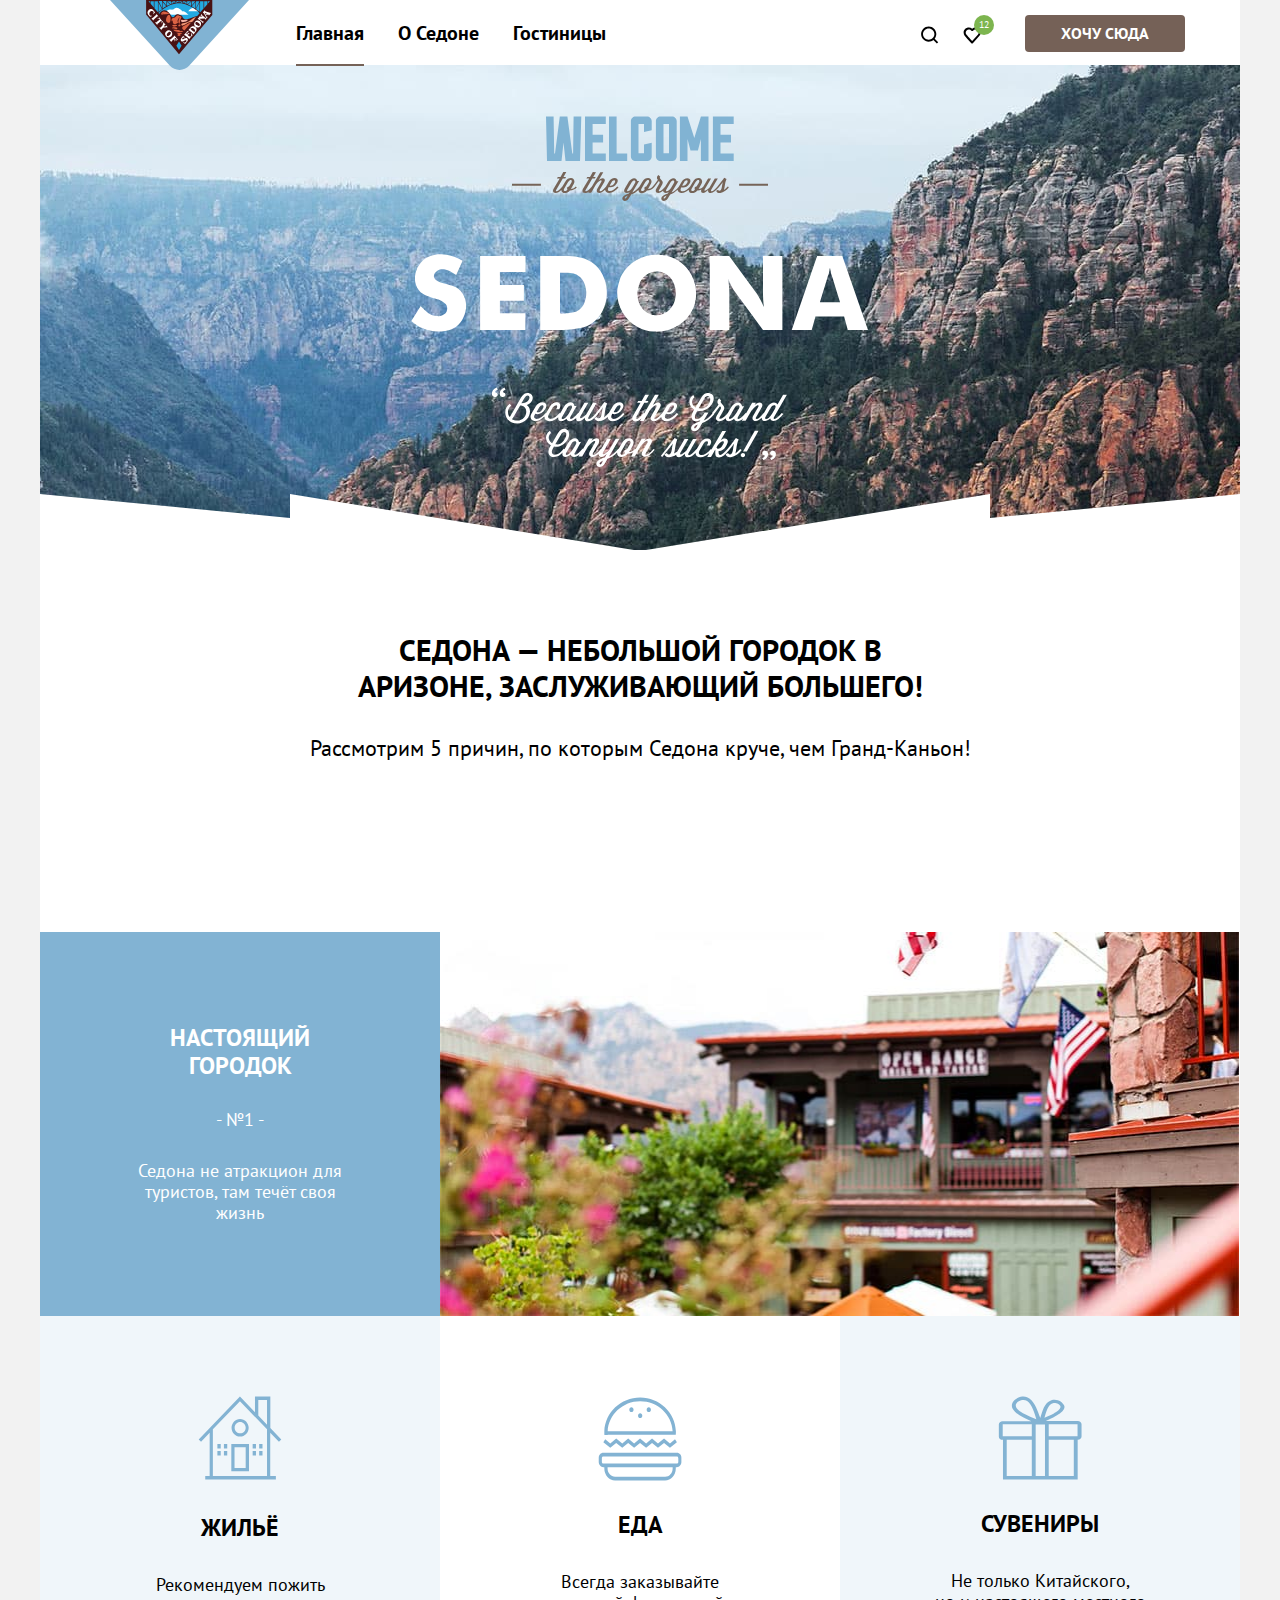
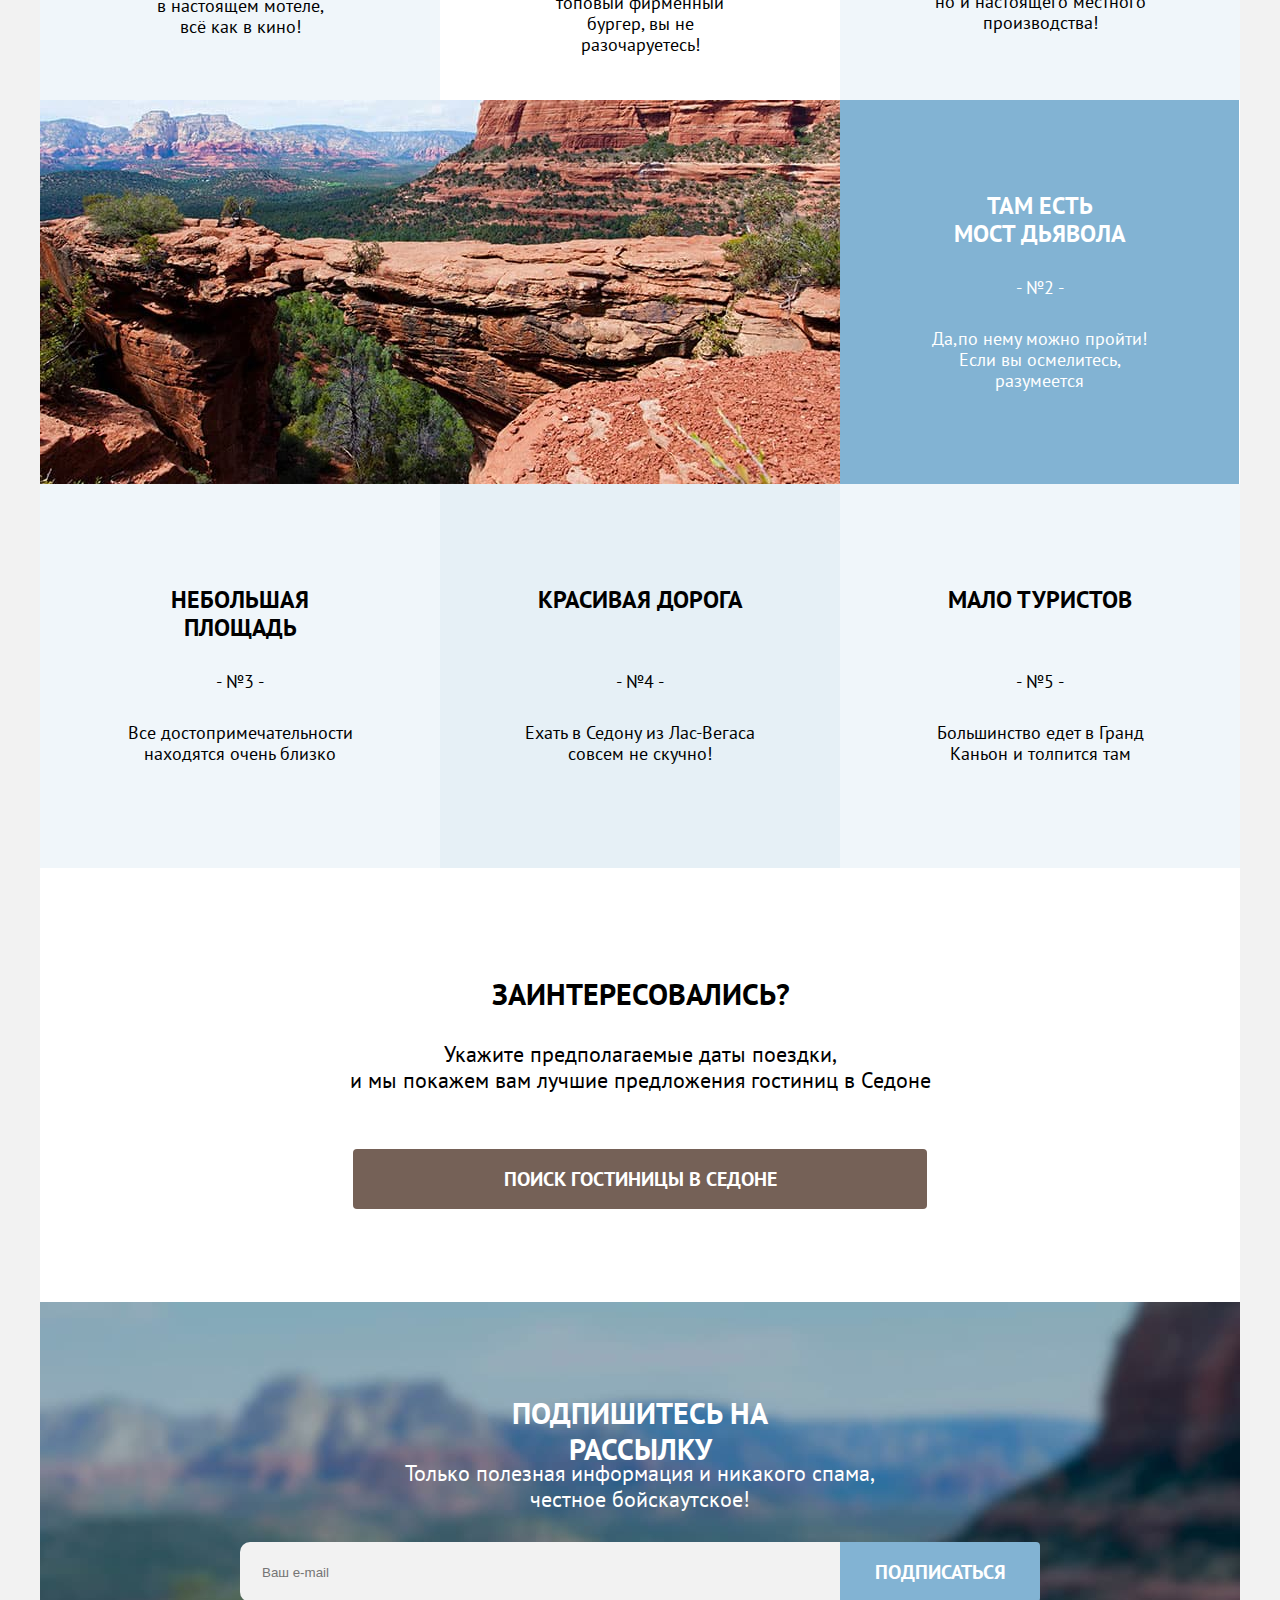
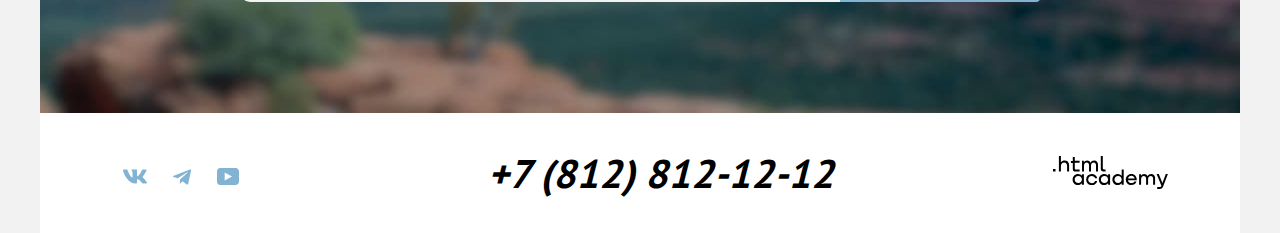
==== commit 80644368: "Merge pull request #6 from thomassow/master" ====
--- a/index.html
+++ b/index.html
@@ -6,11 +6,13 @@
     <meta name="keywords" content="Седона" />
     <meta name="description" content="Описание" />
     <title>HTML Academy: Седона</title>
+    <link rel="icon" href="favicon.svg">
     <link rel="stylesheet" href="styles/styles.css" />
   </head>
 
   <body>
 
+    <!-- Шапка -->
     <header id="header" class="page-header">
 
       <nav class="navigation">
@@ -31,15 +33,15 @@
         <ul class="navigation-list navigation-user">
           <li class="navigation-item-user">
             <a class="navigation-link" href="#">
-              <img class="image-search" src="/images/nav/search.svg" alt="Поиск" width="18" height="18">
-              <span class="visually-hidden">Поиск</span>
+              <img class="image-search" src="images/nav/search.svg" alt="Поиск" width="18" height="18">
+              <span class="visually-hidden">Поиск.</span>
             </a>
           </li>
           <li class="navigation-item-user navigation-item-favorite">
             <a class="navigation-link" href="#">
-              <img class="image-favorite" src="/images/nav/favorite.svg" alt=" Избранное" width="18" height="17">
+              <img class="image-favorite" src="images/nav/favorite.svg" alt=" Избранное" width="18" height="17">
               <span class="favorites">12</span>
-              <span class="visually-hidden">Избранное</span>
+              <span class="visually-hidden">Избранное.</span>
             </a>
           </li>
           <li class="navigation-item-reserve">
@@ -52,9 +54,12 @@
     <main class="main-index main-container">
       <div class="page-container">
 
+         <!--Главный заголовок -->
         <h1 class="visually-hidden">
-          Седона - онлайн-поиск и бронирование отелей
+          Седона - онлайн-поиск и бронирование отелей.
         </h1>
+
+        <!-- Лого -->
         <div class="logo-bg">
         <img class="logo-bg-text" src="images/titular/welcome.svg" alt="Логотип Седоны" width="458" height="352">
         <img class="logo-bg-vector" src="images/titular/Vector.svg" alt="Логотип Седоны" width="1200" height="57">
@@ -68,83 +73,85 @@
         </p>
       </div>
 
+      <!--  Преимущества -->
         <section class="advantages">
-          <h2 class="visually-hidden">Преимущества</h2>
-          <ol class="advantages-list">
+          <h2 class="visually-hidden">Преимущества.</h2>
+          <ul class="advantages-list">
             <li class="advantages-item1">
             <div class="advantages-one">
               <h3 class="advantages-title">Настоящий городок</h3>
-              <p class="advantages-description-number">-№1-</p>
+              <p class="advantages-description-number">- №1 -</p>
               <p class="advantages-description">
                 Седона не атракцион для туристов, там течёт своя жизнь
               </p>
               </div>
               <img class="imgrealsity" src="images/Advantages/real-sity.jpg" alt="1 Преимущество" width="800" height="384">
             </li>
-          <ul class="advanrages-list2">
-            <li class="advantages-item">
-              <div class="logo-home">
-                <img class="logo" src="images/Advantages/housing.svg" alt="Жильё" width="84" height="84">
-              </div>
-              <h3 class="advantages-title advantages-inventory">Жильё</h3>
-              <p class="advantages-description">
-                Рекомендуем пожить в настоящем мотеле, всё как в кино!
-              </p>
-            </li>
-            <li class="advantages-item background-second">
-              <img class="logo-food" src="images/Advantages/food.svg" alt="Еда" width="84" height="84">
-              <h3 class="advantages-title advantages-inventory">Еда</h3>
-              <p class="advantages-description">
-                Всегда заказывай фирменный бургер, вы не разочаруетесь!
-              </p>
-            </li>
-            <li class="advantages-item">
-              <img class="logo-souvenirs" src="images/Advantages/souvenirs.svg" alt="Сувениры" width="84" height="84" >
-              <h3 class="advantages-title advantages-inventory">Сувениры</h3>
-              <p class="advantages-description">
-                Не только Китайского,но и настоящего местного производства
-              </p>
-            </li>
-          </ul>
-            <li class="advantages-item1">
-              <div class="advantages-one">
-                <h3 class="advantages-title">Там есть мост дьявола</h3>
-                <p class="advantages-description-number">№2</p>
+            <li class="advanrages-list2">
+              <div class="advantages-item">
+                <div class="logo-home">
+                  <img class="logo" src="images/Advantages/housing.svg" alt="Жильё" width="84" height="84">
+                </div>
+                <h4 class="advantages-title advantages-inventory">Жильё</h4>
                 <p class="advantages-description">
-                  Да,по нему можно пройти!Если вы осмелитесь,разумеется
+                  Рекомендуем пожить<br> в настоящем мотеле,<br> всё как в кино!
+                </p>
+              </div>
+              <div class="advantages-item background-second">
+                <img class="logo-food" src="images/Advantages/food.svg" alt="Еда" width="84" height="84">
+                <h4 class="advantages-title advantages-inventory">Еда</h4>
+                <p class="advantages-description">
+                  Всегда заказывайте<br> топовый фирменный бургер, вы не разочаруетесь!
+                </p>
+              </div>
+              <div class="advantages-item">
+                <img class="logo-souvenirs" src="images/Advantages/souvenirs.svg" alt="Сувениры" width="84" height="84" >
+                <h4 class="advantages-title advantages-inventory">Сувениры</h4>
+                <p class="advantages-description">
+                  Не только Китайского,<br>но и настоящего местного производства!
+                </p>
+              </div>
+            </li>
+            <li class="advantages-item1 advantages-bridge">
+              <div class="advantages-one ">
+                <h3 class="advantages-title">Там есть<br> мост дьявола</h3>
+                <p class="advantages-description-number">- №2 -</p>
+                <p class="advantages-description">
+                  Да,по нему можно пройти!Если вы осмелитесь,<br>разумеется
                 </p>
               </div>
               <img class="devilbridge" src="images/Advantages/devil's-bridge.jpg" alt="2 Преимущество" width="800" height="384" >
             </li>
             <li class="advantages-item">
               <h3 class="advantages-title advantages-margin">Небольшая площадь</h3>
-              <p class="advantages-description-number">№3</p>
+              <p class="advantages-description-number">- №3 -</p>
               <p class="advantages-description">
                 Все достопримечательности находятся очень близко
               </p>
             </li>
             <li class="advantages-item background-second-2">
               <h3 class="advantages-title advantages-margin">Красивая дорога</h3>
-              <p class="advantages-description-number">№4</p>
+              <p class="advantages-description-number">- №4 -</p>
               <p class="advantages-description">
-                Ехать в Седону из ЛАС-Вегаса совсем не скучно!
+                Ехать в Седону из Лас-Вегаса совсем не скучно!
               </p>
             </li>
             <li class="advantages-item">
               <h3 class="advantages-title advantages-margin">Мало туристов</h3>
-              <p class="advantages-description-number">№5</p>
+              <p class="advantages-description-number">- №5 -</p>
               <p class="advantages-description">
-                Большинство едет в Гранд-Каньон и толпится там
-              </p>
-            </li>
-          </ol>
+                Большинство едет в Гранд Каньон и толпится там
+              </p>
+            </li>
+          </ul>
         </section>
 
+        <!-- Поиск -->
         <section class="search">
-          <h2 class="visually-hidden">Бронирование отеля</h2>
+          <h2 class="visually-hidden">Бронирование отеля.</h2>
           <h3 class="search-title">Заинтересовались?</h3>
           <p class="search-description">
-            Укажите предполагаемые даты поездки,и мы покажем вам лучшие
+            Укажите предполагаемые даты поездки,<br>и мы покажем вам лучшие
             предложения гостиниц в Седоне
           </p>
           <a class="button button-grey button-search" href="#">Поиск гостиницы в Седоне</a>
@@ -152,8 +159,11 @@
       </div>
     </main>
 
+    <!-- Подвал -->
     <footer class="page-footer-catalog">
       <div class="page-footer-container">
+
+        <!-- Рассылка -->
         <section class="newsletter newsletter-background">
           <div class="newsletter-container">
             <h2 class="newsletter-title">Подпишитесь на рассылку</h2>
@@ -169,13 +179,14 @@
           </div>
         </section>
 
+        <!-- Контакты -->
         <section class="footer-contact">
 
-          <h2 class="visually-hidden">Контакты</h2>
+          <h2 class="visually-hidden">Контакты.</h2>
           <ul class="footer-contact-list">
             <li class="footer-contact-item">
               <a class="button button-contact-social" href="https://vk.com/htmlacademy">
-                <span class="visually-hidden">ВКонтакте</span>
+                <span class="visually-hidden">ВКонтакте.</span>
                 <svg class="contact-svg" aria-hidden="true" focusable="false" width="24" height="15" fill="currentColor" xmlns="http://www.w3.org/2000/svg">
                   <path fill-rule="evenodd" clip-rule="evenodd" d="M23.45 1.45c.17-.55 0-.95-.8-.95h-2.62c-.67 0-.98.35-1.14.73 0 0-1.34 3.2-3.23 5.27-.61.6-.89.8-1.22.8-.17 0-.42-.2-.42-.74V1.45c0-.66-.18-.95-.74-.95H9.15c-.42 0-.67.3-.67.6 0 .61.95.76 1.05 2.5v3.8c0 .84-.16.99-.5.99-.88 0-3.05-3.21-4.33-6.89-.25-.71-.5-1-1.17-1H.9c-.75 0-.9.35-.9.73 0 .68.89 4.07 4.14 8.55 2.18 3.06 5.23 4.72 8.01 4.72 1.67 0 1.88-.37 1.88-1v-2.32c0-.73.16-.88.69-.88.38 0 1.05.2 2.61 1.67 1.78 1.75 2.07 2.53 3.08 2.53h2.62c.75 0 1.13-.37.91-1.1-.24-.72-1.09-1.77-2.21-3.02-.62-.7-1.54-1.47-1.81-1.86-.4-.49-.28-.7 0-1.14 0 0 3.2-4.43 3.53-5.93Z" />
                 </svg>
@@ -183,18 +194,18 @@
             </li>
             <li class="footer-contact-item">
               <a class="button button-contact-social" href="https://t.me/htmlacademy">
-                <span class="visually-hidden">Телеграм</span>
+                <span class="visually-hidden">Телеграм.</span>
                 <svg class="contact-svg" aria-hidden="true" focusable="false" width="18" height="16" fill="currentColor" xmlns="http://www.w3.org/2000/svg">
                   <path d="M16.79.6.84 6.75c-1.09.43-1.08 1.04-.2 1.31l4.1 1.28 9.47-5.98c.44-.27.85-.12.52.18l-7.68 6.92-.28 4.22c.41 0 .6-.19.83-.41l1.99-1.93 4.13 3.05c.77.42 1.31.2 1.5-.7l2.72-12.8C18.22.77 17.5.27 16.79.59Z" />
                 </svg>
               </a>
             </li>
             <li class="footer-contact-item">
-              <a class="button button-contact-social" fill="currentColor" href="https://www.youtube.com/user/htmlacademyru">
+              <a class="button button-contact-social" href="https://www.youtube.com/user/htmlacademyru">
                 <svg class="contact-svg" aria-hidden="true" focusable="false" width="22" height="17" fill="currentColor" xmlns="http://www.w3.org/2000/svg">
                   <path d="M18.6 0H3.18C1.31 0 0 1.6 0 3.4v10.1C0 15.4 1.31 17 3.17 17h15.66c1.64 0 3.17-1.6 3.17-3.4V3.4C21.78 1.6 20.47 0 18.6 0ZM7.67 12.54V4.46L15 8.5l-7.33 4.04Z"/>
                 </svg>
-                <span class="visually-hidden">Ютуб</span>
+                <span class="visually-hidden">Ютуб.</span>
               </a>
             </li>
           </ul>
@@ -206,21 +217,25 @@
             <svg class="contact-images-html" aria-hidden="true" focusable="false" width="115" height="33" fill="currentColor" xmlns="http://www.w3.org/2000/svg">
               <path d="M0 12.9v2.6h2.5v-2.6H0ZM11.6 4.5c-1.6 0-2.8.7-3.6 1.7h-.1V0h-2v15.5h2v-5.3c0-2.1 1.3-3.6 3.3-3.6 1.8 0 2.9 1.4 2.9 3.2v5.7h2V9.4c.1-3-1.8-4.9-4.5-4.9ZM26.6 4.8h-4.8V1.1h-2v3.8h-1.9v2h1.9v6c0 1.7 1 2.7 2.7 2.7h4.1v-2h-3.7c-.7 0-1.1-.4-1.1-1.1V6.8h4.8v-2ZM41.1 4.6c-1.6 0-2.9.8-3.5 2.1h-.1c-.6-1.2-1.8-2.1-3.4-2.1-1.4 0-2.5.8-3.1 1.8h-.1V4.8H29v10.6h2V10c0-2 1-3.5 2.6-3.5 1.5 0 2.4 1 2.4 2.6v6.3h2V9.8c0-2.4 1.4-3.3 2.6-3.3 1.5 0 2.4 1 2.4 2.6v6.3h2V8.9c.1-2.5-1.4-4.3-3.9-4.3ZM47.8 12.7c0 1.7 1 2.7 2.8 2.7h2v-2h-1.7c-.7 0-1.1-.4-1.1-1.1V0h-2v12.7ZM28.9 19.7c-.9-1.1-2.2-1.8-3.9-1.8-3.1 0-5.4 2.3-5.4 5.6s2.3 5.6 5.4 5.6c1.8 0 3-.8 3.8-1.9h.1v1.6h2V18.2h-2v1.5Zm-3.6 7.4c-2.2 0-3.6-1.6-3.6-3.6s1.4-3.6 3.6-3.6 3.6 1.6 3.6 3.6c0 1.9-1.4 3.6-3.6 3.6ZM44.2 22c-.5-2.4-2.6-4.1-5.4-4.1a5.4 5.4 0 0 0-5.6 5.6c0 3.1 2.2 5.6 5.6 5.6 2.8 0 4.9-1.8 5.4-4.2h-2.1a3.4 3.4 0 0 1-3.3 2.3c-2.2 0-3.6-1.6-3.6-3.6s1.4-3.6 3.6-3.6c1.6 0 2.8 1 3.3 2.2h2.1V22ZM55.1 19.7c-.9-1.1-2.2-1.8-3.9-1.8-3.1 0-5.4 2.3-5.4 5.6s2.3 5.6 5.4 5.6c1.8 0 3-.8 3.8-1.9h.1v1.6h2V18.2h-2v1.5Zm-3.6 7.4c-2.2 0-3.6-1.6-3.6-3.6s1.4-3.6 3.6-3.6 3.6 1.6 3.6 3.6c0 1.9-1.5 3.6-3.6 3.6ZM68.7 19.8c-.9-1.1-2.2-1.9-3.9-1.9-3.1 0-5.4 2.3-5.4 5.6s2.2 5.6 5.4 5.6c1.7 0 3-.8 3.8-1.8h.1v1.5h2V13.4h-2v6.4Zm-3.6 7.3c-2.2 0-3.6-1.6-3.6-3.6s1.4-3.6 3.6-3.6 3.6 1.6 3.6 3.6c-.1 2-1.5 3.6-3.6 3.6ZM78.3 17.9c-3.3 0-5.5 2.5-5.5 5.6 0 3 2.1 5.6 5.5 5.6 2.5 0 4.5-1.3 5.2-3.6h-2.1c-.5 1-1.6 1.6-3 1.6-1.9 0-3.3-1.3-3.4-2.9h8.8c.2-3.6-2-6.3-5.5-6.3Zm0 1.9c1.7 0 3 1 3.3 2.6h-6.5c.3-1.5 1.5-2.6 3.2-2.6ZM98.2 17.9c-1.6 0-2.9.8-3.6 2h-.1c-.6-1.2-1.8-2-3.4-2-1.4 0-2.5.7-3.1 1.8v-1.5h-1.9v10.6h2v-5.4c0-2 1-3.4 2.6-3.5 1.5 0 2.4 1 2.4 2.6v6.3h2v-5.6c0-2.4 1.4-3.3 2.6-3.3 1.5 0 2.4 1 2.4 2.6v6.3h2v-6.5c.1-2.6-1.4-4.4-3.9-4.4ZM109.4 27l-3.6-8.9h-2.2l4.8 11.6c-.3.9-.7 1.2-1.7 1.2h-2.5v2h2.5c1.8 0 2.8-.8 3.5-2.6l4.7-12.2h-2.1l-3.4 8.9Z" />
             </svg>
+            <span class="visually-hidden">html-academy.</span>
           </a>
         </section>
       </div>
     </footer>
 
+    <!-- Попап -->
     <div id="popup" class="modal-container modal-container-close">
       <div class="modal modal-auth">
           <button class="modal-close-button">
-            <span class="visually-hidden">Закрыть</span>
+            <span class="visually-hidden">Закрыть.</span>
             <svg class="close" aria-hidden="true" focusable="false" width="13" height="13" fill="currentColor" viewBox="0 0 13 13" xmlns="http://www.w3.org/2000/svg">
               <path d="M13 1.2L11.8 0L6.5 5.3L1.2 0L0 1.2L5.3 6.5L0 11.8L1.2 13L6.5 7.7L11.8 13L13 11.8L7.7 6.5L13 1.2Z"/>
             </svg>
           </button>
           <section class="popup-content">
             <h2 class="popup-title">Поиск Гостиницы в Седоне</h2>
+
+            <!-- Форма записи -->
             <form class="appointment-form" action="https://echo.htmlacademy.ru/" method="post">
               <p class="appointment-form-date">
                 <label class="form-label" for="appointment-date1">Дата Заезда:</label>
@@ -238,7 +253,7 @@
                   <path d="M11.5 10C11.8 10 12 9.8 12 9.5C12 9.2 11.8 9 11.5 9C11.2 9 11 9.2 11 9.5C11 9.8 11.2 10 11.5 10Z" fill="#666666"/>
                   <path d="M11.5 11C11.2 11 11 11.2 11 11.5C11 11.8 11.2 12 11.5 12C11.8 12 12 11.8 12 11.5C12 11.2 11.8 11 11.5 11Z" fill="#666666"/>
                 </svg>
-
+                <span class="error">Мы не можем отправить вас в прошлое.</span>
               </p>
               <p class="appointment-form-date">
                 <label class="form-label form-label-exit" for="appointment-date2">Дата выезда:</label>
@@ -256,12 +271,12 @@
                   <path d="M11.5 10C11.8 10 12 9.8 12 9.5C12 9.2 11.8 9 11.5 9C11.2 9 11 9.2 11 9.5C11 9.8 11.2 10 11.5 10Z" fill="#666666"/>
                   <path d="M11.5 11C11.2 11 11 11.2 11 11.5C11 11.8 11.2 12 11.5 12C11.8 12 12 11.8 12 11.5C12 11.2 11.8 11 11.5 11Z" fill="#666666"/>
                 </svg>
-
+                <span class="perfection">На эти даты есть свободные номера. Пока есть.</span>
               </p>
               <div class="form-container">
               <p class="appointment-form-date appointment-form-visitors">
                 <label class="form-label form-label-number" for="appointment-date3">Взрослые:</label>
-                <input class="date-reserve number-visitors" type="text" id="appointment-date3" name="appointment-date" step="1" placeholder="2">
+                <input class="date-reserve number-visitors" type="text" id="appointment-date3" name="appointment-date" placeholder="2">
                 <button class="minus" type="button">
                   <svg class="minus-svg" width="13" height="13" viewBox="0 0 13 1" aria-hidden="true" focusable="false" fill="currentColor" xmlns="http://www.w3.org/2000/svg">
                     <path d="M0 0L0 1L13 1V0L0 0Z" />
@@ -274,8 +289,27 @@
                 </button>
               </p>
               <p class="appointment-form-date appointment-form-visitors-child">
-                <label class="form-label form-label-number-child" for="appointment-date4">Дети:</label>
-                <input class="date-reserve number-visitors" type="text" id="appointment-date4" name="appointment-date" step="1"  placeholder="1">
+                <span class="form-label">
+                  <label class="form-label form-label-number-child" for="appointment-date4">Дети:</label>
+                  <span class="tooltip">
+                    <button class="tooltip-toggle" type="button" aria-labelledby="tooltip-label">
+                      <svg width="1" height="9" viewBox="0 0 1 9" fill="none" xmlns="http://www.w3.org/2000/svg">
+                        <g clip-path="url(#clip0_33716_651)">
+                        <path d="M0 9H1L1 3H0L0 9Z" fill="white"/>
+                        <path d="M1 0H0V1H1V0Z" fill="white"/>
+                        </g>
+                        <defs>
+                        <clipPath id="clip0_33716_651">
+                        <rect width="1" height="9" fill="white"/>
+                        </clipPath>
+                        </defs>
+                      </svg>
+                    </button>
+                    <span class="tooltip-text" role="tooltip" id="tooltip-label">Укажите количество детей, которые будут с вами, возраст которых от 6 до 18 лет. Дети до 6 лет размещаются бесплатно.</span>
+                  </span>
+                </span>
+
+                <input class="date-reserve number-visitors" type="text" id="appointment-date4" name="appointment-date"  placeholder="1">
                 <button class="minus minus-two" type="button">
                   <svg class="minus-svg" width="13" height="13" viewBox="0 0 13 1" aria-hidden="true" focusable="false" fill="currentColor" xmlns="http://www.w3.org/2000/svg">
                     <path d="M0 0L0 1L13 1V0L0 0Z" />
--- a/styles/styles.css
+++ b/styles/styles.css
@@ -1,3 +1,10 @@
+/*
+* Prefixed by https://autoprefixer.github.io
+* PostCSS: v8.4.14,
+* Autoprefixer: v10.4.7
+* Browsers: > 2% and last 1 version
+*/
+
 @font-face {
   font-family: "PT Sans";
   font-style: normal;
@@ -27,11 +34,12 @@
   font-family: "PT Sans", sans-serif;
   font-size: 16px;
   line-height: 21px;
-  color: #000;
-  background: #F2F2F2;
-}
-
-.button{
+  color: #000000;
+  background: #f2f2f2;
+}
+
+/* Button */
+.button {
   color: #ffffff;
   background-color: #000000;
   display: flex;
@@ -50,12 +58,12 @@
   text-transform: uppercase;
 }
 
-.button::disabled {
+.button:disabled {
   color: #fff;
   background-color: #E5E5E5;
 }
 
-.button:active{
+.button:active {
   color: rgba(255, 255, 255, 0.3);
 }
 
@@ -69,7 +77,7 @@
 }
 
 .button-contact-social {
-  background-color: #fff;
+  background-color: #ffffff;
   width: auto;
 }
 
@@ -135,15 +143,16 @@
 .white-button {
   background-color: #F2F2F2;
   margin: 0;
-  color: #000;
+  color: #000000;
   font-weight: 400;
 }
 
+/* Pages */
 .page-header {
   width: 1200px;
   height: 65px;
   margin: 0 auto;
-  background-color: #fff;
+  background-color: #ffffff;
 
 }
 
@@ -234,7 +243,7 @@
   font-weight: 400;
   font-size: 10px;
   line-height: 13px;
-  color: #FFFFFF;
+  color: #ffffff;
   background: #7DB54F;
   border-radius: 10px;
   width: 20px;
@@ -261,8 +270,8 @@
 }
 
 .main-index {
-  color: #000;
-  background: #fff;
+  color: #000000;
+  background: #ffffff;
   width: 1200px;
   margin: 0 auto;
   background-image: url("../images/titular/index-background.jpg");
@@ -296,8 +305,8 @@
 }
 
 .title-properties {
-  color: #000;
-  background: #fff;
+  color: #000000;
+  background: #ffffff;
   width: 1200px;
   height: 282px;
   margin-top: 82px
@@ -328,9 +337,10 @@
   text-decoration: none;
 }
 
+/* Advantages */
 .advantages {
-  color: #000;
-  background: #fff;
+  color: #000000;
+  background: #ffffff;
   display: flex;
   flex-wrap: wrap;
   width: 1200px;
@@ -338,6 +348,7 @@
   line-height: 21px;
 }
 
+/* List */
 .advantages-list {
   width: 1200px;
   height: 1535px;
@@ -352,18 +363,23 @@
   color: inherit;
 }
 
+.advantages-bridge {
+  flex-direction: row-reverse;
+}
+
 .advantages-one {
   display: flex;
   flex-direction: column;
   width: 400px;
   height: 384px;
   background-color: #82B3D3;
-  color: white;
+  color: #ffffff;
   text-align: center;
   text-align: center;
   float: left;
 }
 
+/* Title */
 .advantages-title {
   width: 230px;
   height: 30px;
@@ -383,6 +399,7 @@
   margin-top: 102px;
 }
 
+/* Description */
 .advantages-description-number {
   width: 230px;
   height: 21px;
@@ -430,14 +447,12 @@
 }
 
 .background-second {
-  background-color: #fff;
+  background-color: #ffffff;
 }
 
 .background-second-2{
   background-color: rgba(131, 179, 211, 0.2);
 }
-
-
 
 .advantages-inventory {
   margin: 0 auto;
@@ -481,6 +496,7 @@
   text-align: center;
 }
 
+/* search */
 .search {
   display: flex;
   flex-direction: column;
@@ -517,6 +533,7 @@
   text-decoration: none;
 }
 
+/* footer */
 .page-footer {
   width: 1200px;
   margin: 0 auto;
@@ -530,15 +547,16 @@
 .page-footer-container {
   width: 1200px;
   margin: 0 auto;
-  background-color: #fff;
-}
-
+  background-color: #ffffff;
+}
+
+/* newsletter */
 .newsletter {
   display: flex;
   width: 1200px;
   height: 411px;
   margin: 0 auto;
-  color: #fff;
+  color: #ffffff;
 }
 
 .newsletter-background{
@@ -547,7 +565,7 @@
 }
 
 .newsletter-catalog {
-  color: #000;
+  color: #000000;
 }
 
 .newsletter-container{
@@ -611,14 +629,16 @@
 
 .visually-hidden {
   position: absolute;
-  opacity: 0;
-  z-index: -1;
-  font-size: 0px;
-  line-height: 0px;
-  margin: 0;
-  text-decoration: none;
-}
-
+  width: 1px;
+  height: 1px;
+  margin: -1px;
+  padding: 0;
+  border: 0;
+  clip: rect(0 0 0 0);
+  overflow: hidden;
+}
+
+/* contact */
 .footer-contact {
   display: flex;
   width: 1200px;
@@ -658,7 +678,7 @@
 
 
 .contact-images-html{
-  color:#000;
+  color:#000000;
 }
 
 .html-acafemy-logo:hover svg,.html-acafemy-logo:focus svg,.html-acafemy-logo:focus{
@@ -676,7 +696,6 @@
   margin: 0 auto;
   margin-top: 40px;
 }
-
 
 .contact-phone {
   display: flex;
@@ -708,13 +727,14 @@
   margin-right: 72px;
 }
 
+/* catalog-page */
 .main-inner {
   width: 1200px;
   margin: 0 auto;
   background-image: url("../images/background-catalog.jpg");
   background-repeat: no-repeat;
-  color: #fff;
-  background-color: #fff;
+  color: #ffffff;
+  background-color: #ffffff;
   background-size: 100% auto;
   font-size: 18px;
   line-height: 21px;
@@ -736,7 +756,7 @@
 }
 
 .inner-header-title {
-  color: #fff;
+  color: #ffffff;
   width: 495px;
   height: 78px;
   margin: 0px auto;
@@ -745,10 +765,12 @@
   font-weight: 700;
   text-align: center;
 }
-.breadcrumbs-container{
+.breadcrumbs-container {
   width: 110px;
   height: 21px;
 }
+
+/* breadcrumbs */
 .breadcrumbs {
   display: flex;
   margin: 0 auto;
@@ -761,16 +783,16 @@
   text-align: center;
 }
 
-.breadcrumbs-item:first-child,.breadcrumbs-item:last-child{
+.breadcrumbs-item:first-child,.breadcrumbs-item:last-child {
   margin-top: 3px;
 }
 
 .breadcrumbs-link {
-  color: #fff;
+  color: #ffffff;
   text-decoration: none;
 }
 
-.breadcrumbs-link svg:hover path,.breadcrumbs-link:hover{
+.breadcrumbs-link svg:hover path,.breadcrumbs-link:hover {
   color: rgba(255, 255, 255, 0.6);
   fill: rgba(255, 255, 255, 0.6);
   outline: none;
@@ -780,11 +802,12 @@
   outline: none;
 }
 
-.breadcrumbs-link svg:active path,.breadcrumbs-link:active{
+.breadcrumbs-link svg:active path,.breadcrumbs-link:active {
   color: rgba(255, 255, 255, 0.3);
   fill: rgba(255, 255, 255, 0.3);
 }
 
+/* filtr */
 .filtration-products {
   display: flex;
   flex-direction: row;
@@ -857,7 +880,7 @@
   margin-top: 12px;
   padding-left: 112px;
   padding-right: 16px;
-  color: #fff;
+  color: #ffffff;
   line-height: 23px;
   opacity: 30%;
 }
@@ -875,10 +898,10 @@
   margin: 0;
   background: none;
   border-style: solid;
-  border-color: #fff;
+  border-color: #ffffff;
   border-top-left-radius: 4px;
   border-bottom-left-radius: 4px;
-  color: #fff;
+  color: #ffffff;
   font-size: 18px;
   line-height: 23px;
   text-indent: 19px;
@@ -903,7 +926,7 @@
 }
 
 .price-input:active{
-  border-color:#FFFFFF;
+  border-color:#ffffff;
   background-color: #756257;
 }
 
@@ -933,7 +956,7 @@
 .range-bar {
   position: absolute;
   height: 4px;
-  background-color: #fff;
+  background-color: #ffffff;
 }
 
 .range-toggle {
@@ -947,18 +970,18 @@
 }
 
 .range-toggle:hover {
-  background-color: #fff;
+  background-color: #ffffff;
 }
 .range-toggle:focus {
   outline: 3px solid #83B3D3;
-  background: #FFFFFF;
-  box-shadow: rgba(0, 0, 0, 0.25);
+  background: #ffffff;
+  box-shadow: 0px 4px 10px rgba(0, 0, 0, 0.25);
 }
 
 .range-toggle:active{
   outline: 2px solid #83B3D3;
-  background: #FFFFFF;
-  box-shadow: rgba(0, 0, 0, 0.4)
+  background: #ffffff;
+  box-shadow: 0px 7px 15px rgba(0, 0, 0, 0.4);
 }
 
 .toggle-min {
@@ -1009,13 +1032,13 @@
   left: 0;
   width: 16px;
   height: 16px;
-  background-color: #FFFFFF;
+  background-color: #ffffff;
   border-radius: 4px;
 }
 
 .control-input[type="checkbox"]:checked + .control-mark::before{
   position: absolute;
-  background-image: url("/images/checkbox.svg");
+  background-image: url("../images/checkbox.svg");
   width: 13px;
   height: 10px;
   top: 4px;
@@ -1055,7 +1078,7 @@
   box-shadow: 0 0 0 3px #81B3D2
 }
 
-
+/* product */
 .product {
   display: flex;
   flex-direction: column;
@@ -1077,16 +1100,16 @@
 }
 
 .select-title {
-  color: #000;
+  color: #000000;
   margin-right: 191px;
-  size: 30px;
+  font-size: 30px;
   line-height: 36px;
   text-transform: uppercase;
 }
 
 .sorting-container {
-  color: #000;
-  background-color: #fff;
+  color: #000000;
+  background-color: #ffffff;
   width: 290px;
   height: 49px;
   margin: 0 auto;
@@ -1100,7 +1123,7 @@
   text-indent: 20px;
   font: inherit;
   border: 2px solid #E5E5E5;
-  background-image: url("/images/arrow.svg");
+  background-image: url("../images/arrow.svg");
   background-repeat: no-repeat;
   background-position: right 20px center;
   appearance: none;
@@ -1116,8 +1139,8 @@
   border-color: #3F5E72;
 }
 
-.select-control:disabled{
-  border: #000;
+.select-control:disabled {
+  border: #000000;
   opacity: 30%;
 }
 
@@ -1132,28 +1155,28 @@
 .cards-box {
   width: 48px;
   height: 48px;
-  background-color: #fff;
+  background-color: #ffffff;
 
 }
 
 .button-cards {
-  background-color: #fff;
+  background-color: #ffffff;
   width: 46px;
   height: 46px;
   border: solid;
-  border-color: #000;
+  border-color: #000000;
   border-width: 2px;
 }
 
 .button-light {
   border-color: #E5E5E5;
-  color: #000;
+  color: #000000;
 }
 
 .button-cards:hover,.button-cards:active {
   border-style: solid;
   border-width: 2px;
-  border-color: #000;
+  border-color: #000000;
 }
 
 .button-cards:focus {
@@ -1163,8 +1186,9 @@
   outline: none;
 }
 
+/* product-card-catalog */
 .product-card {
-  color: #000;
+  color: #000000;
   display: flex;
   flex-direction: column;
   width: 1056px;
@@ -1172,6 +1196,7 @@
   margin: 0;
   margin-left: 73px;
   padding: 0;
+  list-style-type: none;
 }
 
 .product-card-list {
@@ -1192,13 +1217,13 @@
 }
 
 .product-card-image-link {
-  color: #000;
+  color: #000000;
   margin: 0 auto;
   margin-top: 20px;
   text-decoration: none;
 }
 .product-card-title-link {
-  color: #000;
+  color: #000000;
   margin: 0 auto;
   margin-top: 20px;
   text-decoration: none;
@@ -1211,6 +1236,7 @@
   width: 300px;
   height: 28px;
   margin: 0 auto;
+  margin-left: 0;
   margin-top: 16px;
 }
 
@@ -1261,19 +1287,18 @@
 }
 .rating_block .label_rating:hover,
 .rating_block .label_rating:hover ~ .label_rating,
-.rating_block input[type="radio"]:checked ~ .label_rating
-{
+.rating_block input[type="radio"]:checked ~ .label_rating {
   background-position: 50% -25px;
 }
 
-.line{
-  width: 1055;
+.line {
+  width: 1055px;
   margin: 0 auto;
   margin-top: 66px;
   margin-bottom: 30px;
 }
 
-.pagination-container{
+.pagination-container {
   display: flex;
   width: 1056px;
   height: 60px;
@@ -1281,15 +1306,19 @@
   margin-bottom: 25px;
   background-color: #ffffff;
 }
+
+/* Pagination */
 .pagination {
   display: flex;
   margin: 0;
   padding: 0;
   list-style-type: none;
 }
+
 .pagination-item:not(:last-child) {
   margin-right: 8px;
 }
+
 .pagination-link {
   display: block;
   box-sizing: border-box;
@@ -1299,25 +1328,26 @@
   border-radius: 4px;
   line-height: 16px;
   font-weight: 700;
-  color: #000;
+  color: #000000;
   background-color: #F2F2F2;
   text-align: center;
   text-decoration: none;
 }
 
-.pagination-style{
+.pagination-style {
   background-color:#82B3D3;
-  color: #fff;
+  color: #ffffff;
   border: solid;
   border-width: 1px;
   border-color: #82B3D3;
 }
 
-.pagination-style:hover,.pagination-style:focus{
+.pagination-style:hover,.pagination-style:focus {
   background-color:#68A2CA;
   outline: none;
 }
-.pagination-style:active{
+
+.pagination-style:active {
   color:rgba(255, 255, 255, 0.3)
 }
 
@@ -1328,13 +1358,14 @@
   border-radius: 4px;
 }
 
-.label-select{
-  color: #000;
+.label-select {
+  color: #000000;
   margin-left: auto;
   margin-right: 71px;
   padding-top: 20px;
 }
 
+/* popup */
 .modal-container {
   display: flex;
   width: 100%;
@@ -1360,7 +1391,7 @@
 }
 
 .modal-container-close {
-display: none ;
+display: none;
 }
 
 .modal-close-button {
@@ -1376,31 +1407,31 @@
   cursor: pointer;
 }
 
-.close{
+.close {
   position: absolute;
   top: 20px;
   right: 20px;
-  color: #000;
-}
-
-.modal-close-button:hover{
+  color: #000000;
+}
+
+.modal-close-button:hover {
   background: #E6E6E6;
 }
 
-.modal-close-button:focus{
+.modal-close-button:focus {
   background: #E6E6E6;
   box-shadow: 0 0 0 3px #83B3D3;
 }
 
-.modal-close-button:active{
+.modal-close-button:active {
   background: #E6E6E6;
 }
 
-.modal-close-button:active svg{
+.modal-close-button:active svg {
   opacity: 0.3;
 }
 
-.popup-title{
+.popup-title {
   margin: 0 auto;
   margin-top: 62px;
   margin-left: 68px;
@@ -1410,15 +1441,14 @@
   line-height: 36px;
 }
 
-.form-label{
+.form-label {
   margin-right: 30px;
   font-weight: 700;
   font-size: 20px;
   line-height: 26px;
-
-}
-
-.form-label-exit{
+}
+
+.form-label-exit {
   margin-right: 28px;
 }
 
@@ -1434,8 +1464,8 @@
   height: 50px;
   padding: 0;
   font-weight: 700;
-  border: 3px solid #ffff;
-  border-radius: 4px;
+  border: 3px solid #ffffff;
+  border-radius: 6px;
   background-color:#F2F2F2 ;
   text-indent: 19px;
 }
@@ -1449,20 +1479,20 @@
   right: 89px;
 }
 
-.calender-two{
+.calender-two {
   top: 272px;
 }
 
-.date-reserve:hover{
+.date-reserve:hover {
   background: #E6E6E6;
 }
 
-.date-reserve:active{
-  background: #fff;
+.date-reserve:active {
+  background: #ffffff;
   border: 3px solid #000000;
 }
 
-.date-reserve:focus{
+.date-reserve:focus {
   background: #E6E6E6;
   border: 3px solid #83B3D3;
   outline: none;
@@ -1493,7 +1523,7 @@
   text-indent: 0;
 }
 
-.number-visitors:hover{
+.number-visitors:hover {
   background-color: #F2F2F2;
 }
 
@@ -1529,7 +1559,7 @@
 }
 
 .minus:hover svg {
-  color: #000;
+  color: #000000;
 }
 
 .minus:active svg {
@@ -1537,14 +1567,14 @@
 }
 
 .minus:focus {
-  background-color: #FFFFFF;
+  background-color: #ffffff;
   border-radius: 4px;
   box-shadow: 0 0 0 3px #83B3D3;
   outline: none;
 }
 
 .minus:focus svg {
-  color: #000;
+  color: #000000;
 }
 
 .form-label-number {
@@ -1652,3 +1682,13 @@
   margin-left: auto;
   margin-right: auto;
 }
+
+.error {
+  margin-left: 150px;
+  color: #ff5757;
+}
+
+.perfection {
+  margin-left: 150px;
+  color: #000000;
+}
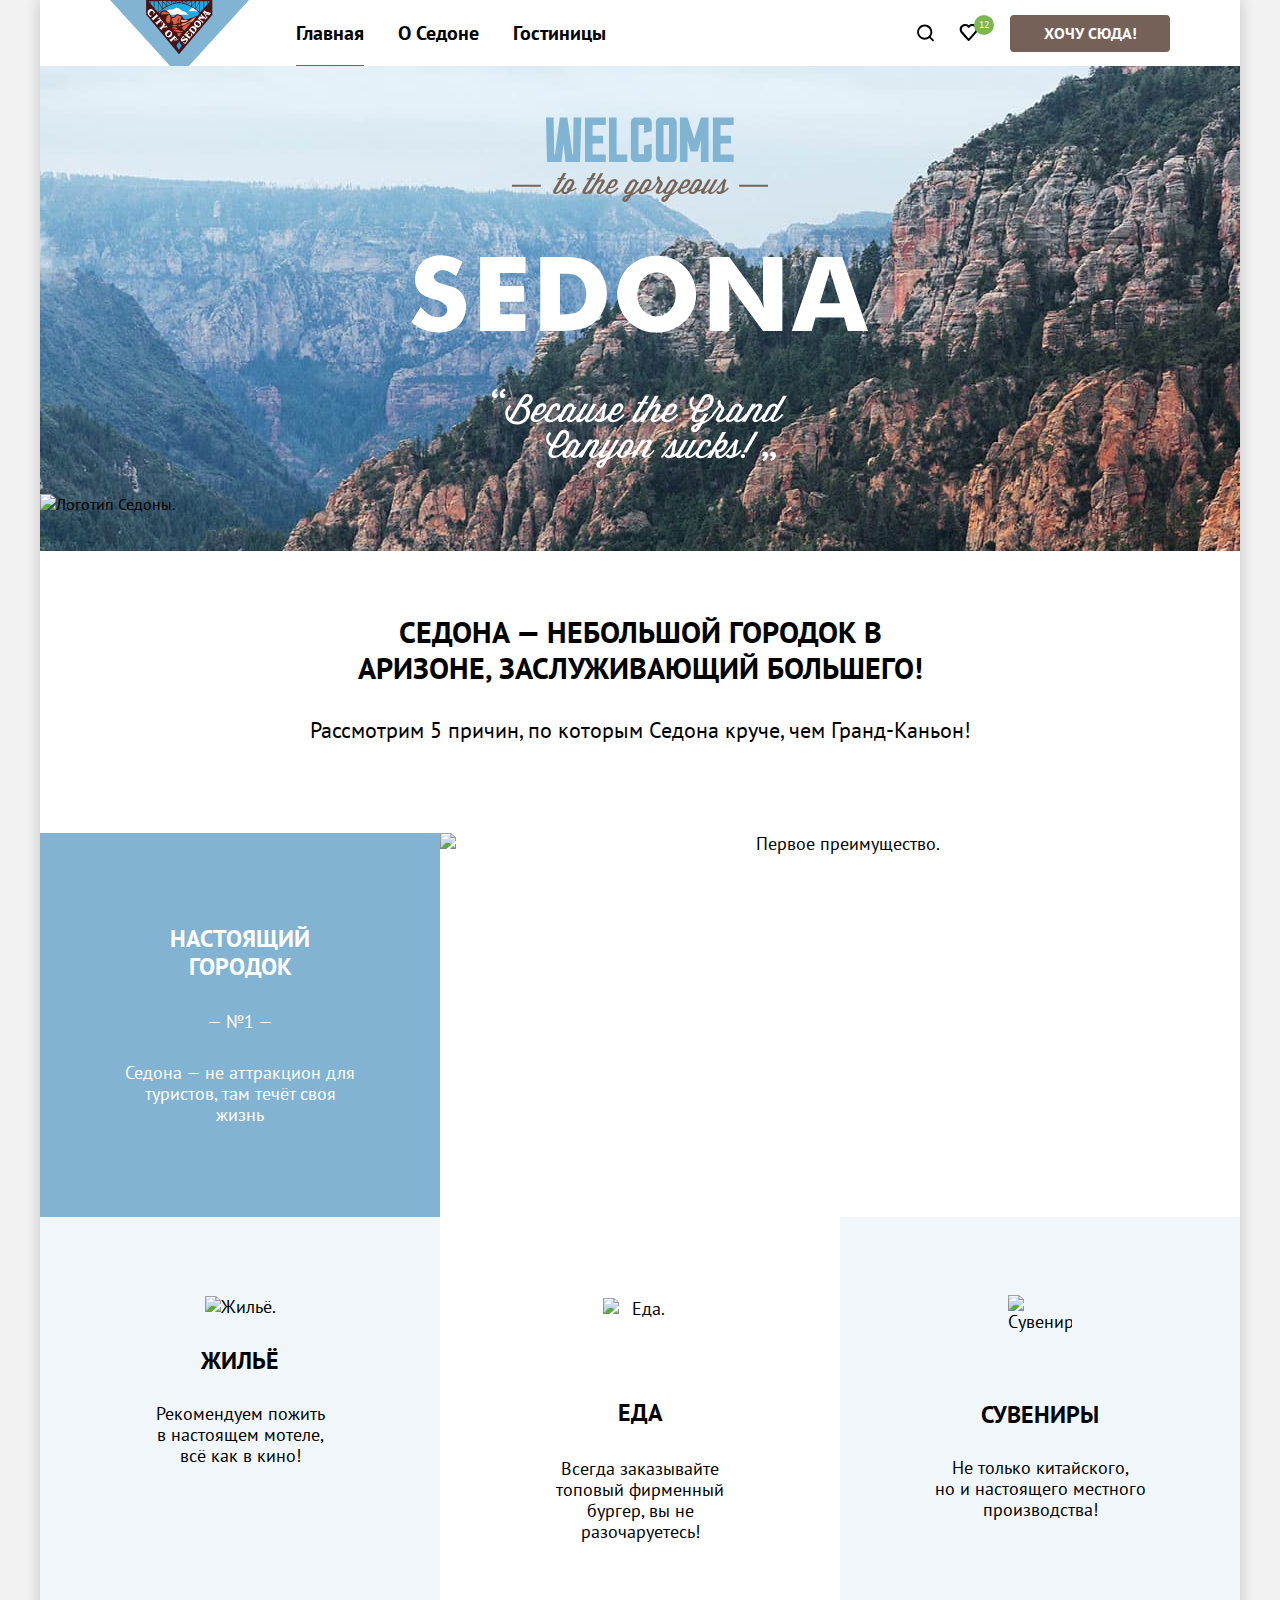
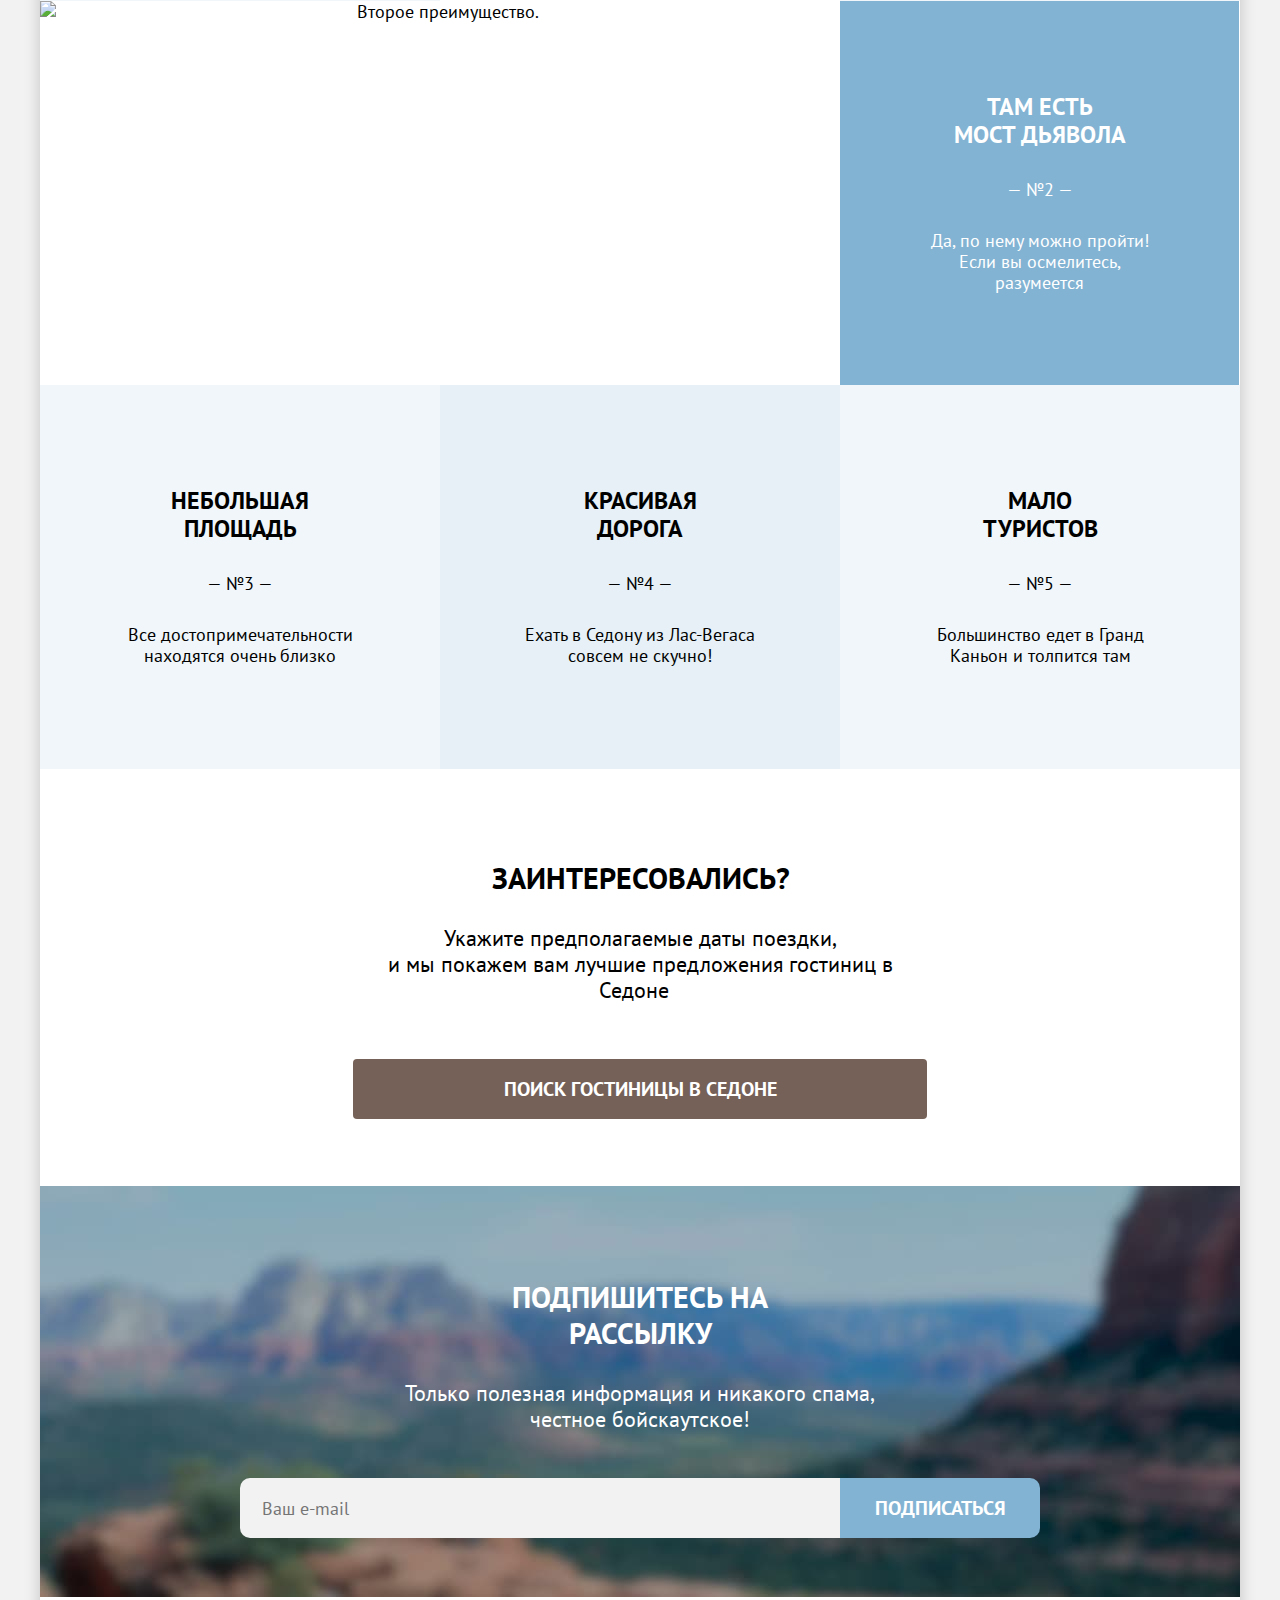
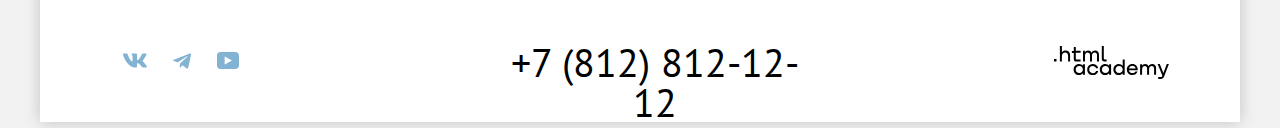
==== commit 8df36a8c: "исправлены ошибки" ====
--- a/index.html
+++ b/index.html
@@ -11,321 +11,325 @@
   </head>
 
   <body>
-
-    <!-- Шапка -->
-    <header id="header" class="page-header">
-
-      <nav class="navigation">
-        <a class="navigation-logo" href="index.html">
-          <img class="page-header-logo" alt="Логотип Седона." src="images/nav/logo.svg" width="139" height="70">
-        </a>
-        <ul class="navigation-list">
-          <li class="navigation-item">
-            <a class="navigation-link navigation-link-current" href="index.html">Главная</a>
-          </li>
-          <li class="navigation-item">
-            <a class="navigation-link" href="#">О Седоне</a>
-          </li>
-          <li class="navigation-item">
-            <a class="navigation-link" href="catalog.html">Гостиницы</a>
-          </li>
-        </ul>
-        <ul class="navigation-list navigation-user">
-          <li class="navigation-item-user">
-            <a class="navigation-link" href="#">
-              <img class="image-search" src="images/nav/search.svg" alt="Поиск" width="18" height="18">
-              <span class="visually-hidden">Поиск.</span>
+    <!--  Тень -->
+    <div class="shadow">
+     <!-- Шапка -->
+      <header id="header" class="page-header">
+
+        <nav class="navigation">
+          <a class="navigation-logo" href="index.html">
+            <img class="page-header-logo" alt="Логотип Седона." src="images/nav/logo.svg" width="139" height="70">
+          </a>
+          <ul class="navigation-list">
+            <li class="navigation-item">
+              <a class="navigation-link navigation-link-current" href="index.html">Главная</a>
+            </li>
+            <li class="navigation-item">
+              <a class="navigation-link" href="#">О Седоне</a>
+            </li>
+            <li class="navigation-item">
+              <a class="navigation-link" href="catalog.html">Гостиницы</a>
+            </li>
+          </ul>
+          <ul class="navigation-list navigation-user">
+            <li class="navigation-item-user">
+              <a class="navigation-link" href="#">
+                <img class="image-search" src="images/nav/search.svg" alt="Поиск." width="18" height="18">
+                <span class="visually-hidden">Поиск.</span>
+              </a>
+            </li>
+            <li class="navigation-item-user navigation-item-favorite">
+              <a class="navigation-link" href="#">
+                <svg class="image-favorite" width="19" height="17" viewBox="0 0 19 17" fill="none" xmlns="http://www.w3.org/2000/svg">
+                  <path d="M9.57663 17C9.27578 17 8.97493 16.9 8.77436 16.6C3.35903 10.5 2.05534 9.1 1.75449 8.7C1.0525 7.8 0.651367 6.6 0.651367 5.4C0.651367 2.4 3.05818 0 6.16698 0C7.47067 0 8.67407 0.5 9.67691 1.3C10.6797 0.5 11.9834 0 13.1868 0C16.1954 0 18.7025 2.4 18.7025 5.4C18.7025 6.7 18.201 7.9 17.3988 8.8L10.3789 16.7C10.1783 16.9 9.97776 17 9.57663 17ZM3.5596 7.5C3.86045 7.9 7.06953 11.5 9.67691 14.4L15.8945 7.4C16.3959 6.9 16.5965 6.2 16.5965 5.4C16.5965 3.6 15.0922 2.1 13.2871 2.1C12.2843 2.1 11.2815 2.6 10.5795 3.4C10.2786 3.7 9.97776 3.8 9.67691 3.8C9.37606 3.8 9.07521 3.6 8.87464 3.4C8.17265 2.6 7.16982 2.1 6.16698 2.1C4.36187 2.1 2.85761 3.6 2.85761 5.4C2.75733 6.3 3.15846 7 3.5596 7.5C3.45931 7.5 3.45931 7.5 3.5596 7.5Z" fill="black"/>
+                </svg>
+                <span class="favorites">12</span>
+                <span class="visually-hidden">Избранное.</span>
+              </a>
+            </li>
+            <li class="navigation-item-reserve">
+              <a class="button button-grey button-grey-user" href="#popup">Хочу сюда!</a>
+            </li>
+          </ul>
+        </nav>
+      </header>
+      <!-- Основной контент -->
+      <main class="main-index main-container">
+        <div class="page-container">
+
+          <!--Главный заголовок -->
+          <h1 class="visually-hidden">
+            Седона - онлайн-поиск и бронирование отелей.
+          </h1>
+
+          <!-- Лого -->
+          <div class="logo-bg">
+          <img class="logo-bg-text" src="images/titular/welcome.svg" alt="Логотип Седоны." width="458" height="352">
+          <img class="logo-bg-vector" src="images/titular/vector.svg" alt="Логотип Седоны." width="1200" height="57">
+          </div>
+        <div class="title-properties">
+          <p class="title">
+            Седона — небольшой городок в Аризоне, заслуживающий большего!
+          </p>
+          <p class="description">
+            Рассмотрим 5 причин, по которым Седона круче, чем Гранд-Каньон!
+          </p>
+        </div>
+
+        <!--  Преимущества -->
+          <section class="advantages">
+            <h2 class="visually-hidden">Преимущества.</h2>
+            <ul class="advantages-list">
+              <li class="advantages-item1">
+              <div class="advantages-one">
+                <h3 class="advantages-title">Настоящий городок</h3>
+                <p class="advantages-description-number">— №1 —</p>
+                <p class="advantages-description">
+                  Седона — не аттракцион для туристов, там течёт своя жизнь
+                </p>
+                </div>
+                <img class="imgrealsity" src="images/advantages/real-sity.jpg" alt="Первое преимущество." width="800" height="384">
+              </li>
+              <li class="advanrages-list2">
+                <div class="advantages-item">
+                  <div class="logo-home">
+                    <img class="logo" src="images/advantages/housing.svg" alt="Жильё." width="75" height="72">
+                  </div>
+                  <h4 class="advantages-title advantages-inventory advantages-inventory-margin">Жильё</h4>
+                  <p class="advantages-description">
+                    Рекомендуем пожить<br>в настоящем мотеле,<br>всё как в кино!
+                  </p>
+                </div>
+                <div class="advantages-item background-second">
+                  <img class="logo-food" src="images/advantages/food.svg" alt="Еда." width="74" height="70">
+                  <h4 class="advantages-title advantages-inventory">Еда</h4>
+                  <p class="advantages-description">
+                    Всегда заказывайте <br> топовый фирменный бургер, вы не разочаруетесь!
+                  </p>
+                </div>
+                <div class="advantages-item">
+                  <img class="logo-souvenirs" src="images/advantages/souvenirs.svg" alt="Сувениры." width="64" height="76" >
+                  <h4 class="advantages-title advantages-inventory advantages-inventory-margin">Сувениры</h4>
+                  <p class="advantages-description ">
+                    Не только китайского,<br>но и настоящего местного производства!
+                  </p>
+                </div>
+              </li>
+              <li class="advantages-item1 advantages-bridge">
+                <div class="advantages-one ">
+                  <h3 class="advantages-title">Там есть<br> мост дьявола</h3>
+                  <p class="advantages-description-number">— №2 —</p>
+                  <p class="advantages-description">
+                    Да, по нему можно пройти!Если вы осмелитесь,<br>разумеется
+                  </p>
+                </div>
+                <img class="devilbridge" src="images/advantages/devil's-bridge.jpg" alt="Второе преимущество." width="800" height="384" >
+              </li>
+              <li class="advantages-item">
+                <h3 class="advantages-title advantages-margin">Небольшая площадь</h3>
+                <p class="advantages-description-number">— №3 —</p>
+                <p class="advantages-description">
+                  Все достопримечательности находятся очень близко
+                </p>
+              </li>
+              <li class="advantages-item background-second-2">
+                <h3 class="advantages-title advantages-margin">Красивая<br>дорога</h3>
+                <p class="advantages-description-number">— №4 —</p>
+                <p class="advantages-description">
+                  Ехать в Седону из Лас-Вегаса совсем не скучно!
+                </p>
+              </li>
+              <li class="advantages-item">
+                <h3 class="advantages-title advantages-margin">Мало<br>туристов</h3>
+                <p class="advantages-description-number">— №5 —</p>
+                <p class="advantages-description">
+                  Большинство едет в Гранд Каньон и толпится там
+                </p>
+              </li>
+            </ul>
+          </section>
+
+          <!-- Поиск -->
+          <section class="search">
+            <h2 class="visually-hidden">Бронирование отеля.</h2>
+            <h3 class="search-title">Заинтересовались?</h3>
+            <p class="search-description">
+              Укажите предполагаемые даты поездки,<br>и&nbsp;мы покажем вам лучшие
+              предложения гостиниц в Седоне&nbsp;&nbsp;
+            </p>
+            <a class="button button-grey button-search" href="#">Поиск гостиницы в Седоне</a>
+          </section>
+        </div>
+      </main>
+
+      <!-- Подвал -->
+      <footer class="page-footer-catalog">
+        <div class="page-footer-container">
+
+          <!-- Рассылка -->
+          <section class="newsletter newsletter-background">
+            <div class="newsletter-container">
+              <h2 class="newsletter-title">Подпишитесь на рассылку</h2>
+              <p class="newsletter-description">
+                Только полезная информация и никакого спама, честное бойскаутское!
+              </p>
+              <form class="newsletter-form" action="https://echo.htmlacademy.ru/" method="post">
+                <label class="visually-hidden" for="newsletter-email">Email</label>
+                <input class="field" placeholder="Ваш e-mail" id="newsletter-email" type="email" name="newsletter-email" required />
+                <button class="button product-card-button newsletter-button" type="submit">
+                  <span class="button-name">Подписаться</span>
+                </button>
+              </form>
+            </div>
+          </section>
+
+          <!-- Контакты -->
+          <section class="footer-contact">
+
+            <h2 class="visually-hidden">Контакты.</h2>
+            <ul class="footer-contact-list">
+              <li class="footer-contact-item">
+                <a class="button button-contact-social" href="https://vk.com/htmlacademy">
+                  <span class="visually-hidden">ВКонтакте.</span>
+                  <svg class="contact-svg" aria-hidden="true" focusable="false" width="24" height="15" fill="currentColor" xmlns="http://www.w3.org/2000/svg">
+                    <path fill-rule="evenodd" clip-rule="evenodd" d="M23.45 1.45c.17-.55 0-.95-.8-.95h-2.62c-.67 0-.98.35-1.14.73 0 0-1.34 3.2-3.23 5.27-.61.6-.89.8-1.22.8-.17 0-.42-.2-.42-.74V1.45c0-.66-.18-.95-.74-.95H9.15c-.42 0-.67.3-.67.6 0 .61.95.76 1.05 2.5v3.8c0 .84-.16.99-.5.99-.88 0-3.05-3.21-4.33-6.89-.25-.71-.5-1-1.17-1H.9c-.75 0-.9.35-.9.73 0 .68.89 4.07 4.14 8.55 2.18 3.06 5.23 4.72 8.01 4.72 1.67 0 1.88-.37 1.88-1v-2.32c0-.73.16-.88.69-.88.38 0 1.05.2 2.61 1.67 1.78 1.75 2.07 2.53 3.08 2.53h2.62c.75 0 1.13-.37.91-1.1-.24-.72-1.09-1.77-2.21-3.02-.62-.7-1.54-1.47-1.81-1.86-.4-.49-.28-.7 0-1.14 0 0 3.2-4.43 3.53-5.93Z" />
+                  </svg>
+                </a>
+              </li>
+              <li class="footer-contact-item">
+                <a class="button button-contact-social" href="https://t.me/htmlacademy">
+                  <span class="visually-hidden">Телеграм.</span>
+                  <svg class="contact-svg" aria-hidden="true" focusable="false" width="18" height="16" fill="currentColor" xmlns="http://www.w3.org/2000/svg">
+                    <path d="M16.79.6.84 6.75c-1.09.43-1.08 1.04-.2 1.31l4.1 1.28 9.47-5.98c.44-.27.85-.12.52.18l-7.68 6.92-.28 4.22c.41 0 .6-.19.83-.41l1.99-1.93 4.13 3.05c.77.42 1.31.2 1.5-.7l2.72-12.8C18.22.77 17.5.27 16.79.59Z" />
+                  </svg>
+                </a>
+              </li>
+              <li class="footer-contact-item">
+                <a class="button button-contact-social" href="https://www.youtube.com/user/htmlacademyru">
+                  <svg class="contact-svg" aria-hidden="true" focusable="false" width="22" height="17" fill="currentColor" xmlns="http://www.w3.org/2000/svg">
+                    <path d="M18.6 0H3.18C1.31 0 0 1.6 0 3.4v10.1C0 15.4 1.31 17 3.17 17h15.66c1.64 0 3.17-1.6 3.17-3.4V3.4C21.78 1.6 20.47 0 18.6 0ZM7.67 12.54V4.46L15 8.5l-7.33 4.04Z"/>
+                  </svg>
+                  <span class="visually-hidden">Ютуб.</span>
+                </a>
+              </li>
+            </ul>
+            <address class="contact-adress">
+              <a class="contact-phone" href="tel:+78128121212"
+                >+7 (812) 812-12-12</a>
+            </address>
+            <a class="html-acafemy-logo" href="https://htmlacademy.ru">
+              <svg class="contact-images-html" aria-hidden="true" focusable="false" width="115" height="33" fill="currentColor" xmlns="http://www.w3.org/2000/svg">
+                <path d="M0 12.9v2.6h2.5v-2.6H0ZM11.6 4.5c-1.6 0-2.8.7-3.6 1.7h-.1V0h-2v15.5h2v-5.3c0-2.1 1.3-3.6 3.3-3.6 1.8 0 2.9 1.4 2.9 3.2v5.7h2V9.4c.1-3-1.8-4.9-4.5-4.9ZM26.6 4.8h-4.8V1.1h-2v3.8h-1.9v2h1.9v6c0 1.7 1 2.7 2.7 2.7h4.1v-2h-3.7c-.7 0-1.1-.4-1.1-1.1V6.8h4.8v-2ZM41.1 4.6c-1.6 0-2.9.8-3.5 2.1h-.1c-.6-1.2-1.8-2.1-3.4-2.1-1.4 0-2.5.8-3.1 1.8h-.1V4.8H29v10.6h2V10c0-2 1-3.5 2.6-3.5 1.5 0 2.4 1 2.4 2.6v6.3h2V9.8c0-2.4 1.4-3.3 2.6-3.3 1.5 0 2.4 1 2.4 2.6v6.3h2V8.9c.1-2.5-1.4-4.3-3.9-4.3ZM47.8 12.7c0 1.7 1 2.7 2.8 2.7h2v-2h-1.7c-.7 0-1.1-.4-1.1-1.1V0h-2v12.7ZM28.9 19.7c-.9-1.1-2.2-1.8-3.9-1.8-3.1 0-5.4 2.3-5.4 5.6s2.3 5.6 5.4 5.6c1.8 0 3-.8 3.8-1.9h.1v1.6h2V18.2h-2v1.5Zm-3.6 7.4c-2.2 0-3.6-1.6-3.6-3.6s1.4-3.6 3.6-3.6 3.6 1.6 3.6 3.6c0 1.9-1.4 3.6-3.6 3.6ZM44.2 22c-.5-2.4-2.6-4.1-5.4-4.1a5.4 5.4 0 0 0-5.6 5.6c0 3.1 2.2 5.6 5.6 5.6 2.8 0 4.9-1.8 5.4-4.2h-2.1a3.4 3.4 0 0 1-3.3 2.3c-2.2 0-3.6-1.6-3.6-3.6s1.4-3.6 3.6-3.6c1.6 0 2.8 1 3.3 2.2h2.1V22ZM55.1 19.7c-.9-1.1-2.2-1.8-3.9-1.8-3.1 0-5.4 2.3-5.4 5.6s2.3 5.6 5.4 5.6c1.8 0 3-.8 3.8-1.9h.1v1.6h2V18.2h-2v1.5Zm-3.6 7.4c-2.2 0-3.6-1.6-3.6-3.6s1.4-3.6 3.6-3.6 3.6 1.6 3.6 3.6c0 1.9-1.5 3.6-3.6 3.6ZM68.7 19.8c-.9-1.1-2.2-1.9-3.9-1.9-3.1 0-5.4 2.3-5.4 5.6s2.2 5.6 5.4 5.6c1.7 0 3-.8 3.8-1.8h.1v1.5h2V13.4h-2v6.4Zm-3.6 7.3c-2.2 0-3.6-1.6-3.6-3.6s1.4-3.6 3.6-3.6 3.6 1.6 3.6 3.6c-.1 2-1.5 3.6-3.6 3.6ZM78.3 17.9c-3.3 0-5.5 2.5-5.5 5.6 0 3 2.1 5.6 5.5 5.6 2.5 0 4.5-1.3 5.2-3.6h-2.1c-.5 1-1.6 1.6-3 1.6-1.9 0-3.3-1.3-3.4-2.9h8.8c.2-3.6-2-6.3-5.5-6.3Zm0 1.9c1.7 0 3 1 3.3 2.6h-6.5c.3-1.5 1.5-2.6 3.2-2.6ZM98.2 17.9c-1.6 0-2.9.8-3.6 2h-.1c-.6-1.2-1.8-2-3.4-2-1.4 0-2.5.7-3.1 1.8v-1.5h-1.9v10.6h2v-5.4c0-2 1-3.4 2.6-3.5 1.5 0 2.4 1 2.4 2.6v6.3h2v-5.6c0-2.4 1.4-3.3 2.6-3.3 1.5 0 2.4 1 2.4 2.6v6.3h2v-6.5c.1-2.6-1.4-4.4-3.9-4.4ZM109.4 27l-3.6-8.9h-2.2l4.8 11.6c-.3.9-.7 1.2-1.7 1.2h-2.5v2h2.5c1.8 0 2.8-.8 3.5-2.6l4.7-12.2h-2.1l-3.4 8.9Z" />
+              </svg>
+              <span class="visually-hidden">html-academy.</span>
             </a>
-          </li>
-          <li class="navigation-item-user navigation-item-favorite">
-            <a class="navigation-link" href="#">
-              <img class="image-favorite" src="images/nav/favorite.svg" alt=" Избранное" width="18" height="17">
-              <span class="favorites">12</span>
-              <span class="visually-hidden">Избранное.</span>
-            </a>
-          </li>
-          <li class="navigation-item-reserve">
-            <a class="button button-grey button-grey-user" href="#popup">Хочу сюда</a>
-          </li>
-        </ul>
-      </nav>
-    </header>
-
-    <main class="main-index main-container">
-      <div class="page-container">
-
-         <!--Главный заголовок -->
-        <h1 class="visually-hidden">
-          Седона - онлайн-поиск и бронирование отелей.
-        </h1>
-
-        <!-- Лого -->
-        <div class="logo-bg">
-        <img class="logo-bg-text" src="images/titular/welcome.svg" alt="Логотип Седоны" width="458" height="352">
-        <img class="logo-bg-vector" src="images/titular/Vector.svg" alt="Логотип Седоны" width="1200" height="57">
+          </section>
         </div>
-      <div class="title-properties">
-        <p class="title">
-          Седона — небольшой городок в Аризоне, заслуживающий большего!
-        </p>
-        <p class="description">
-          Рассмотрим 5 причин, по которым Седона круче, чем Гранд-Каньон!
-        </p>
+      </footer>
+
+      <!-- Попап -->
+      <div id="popup" class="modal-container modal-container-close">
+        <div class="modal modal-auth">
+            <button class="modal-close-button">
+              <span class="visually-hidden">Закрыть.</span>
+              <svg class="close" aria-hidden="true" focusable="false" width="13" height="13" fill="currentColor" viewBox="0 0 13 13" xmlns="http://www.w3.org/2000/svg">
+                <path d="M13 1.2L11.8 0L6.5 5.3L1.2 0L0 1.2L5.3 6.5L0 11.8L1.2 13L6.5 7.7L11.8 13L13 11.8L7.7 6.5L13 1.2Z"/>
+              </svg>
+            </button>
+            <section class="popup-content">
+              <h2 class="popup-title">Поиск Гостиницы в Седоне</h2>
+
+              <!-- Форма записи -->
+              <form class="appointment-form" action="https://echo.htmlacademy.ru/" method="post">
+                <p class="appointment-form-date">
+                  <label class="form-label" for="appointment-date1">Дата Заезда:</label>
+                  <input class="date-reserve" type="text" placeholder="27 апреля 2020" id="appointment-date1" name="appointment-date" required >
+                  <svg class="calender" width="15" height="15" viewBox="0 0 15 15" fill="none" xmlns="http://www.w3.org/2000/svg">
+                    <path d="M5.5 10C5.8 10 6 9.8 6 9.5C6 9.2 5.8 9 5.5 9C5.2 9 5 9.2 5 9.5C5 9.8 5.2 10 5.5 10Z" fill="#666666"/>
+                    <path d="M14 2H12V0H11V2H4V0H3V2H1C0.4 2 0 2.4 0 3V6V7V14C0 14.5 0.4 15 1 15H14C14.5 15 15 14.5 15 14V7V6V3C15 2.4 14.5 2 14 2ZM14 14H1V7H14V14ZM1 6V3H3V5H4V3H11V5H12V3H14V6H1Z" fill="#666666"/>
+                    <path d="M7.5 10C7.8 10 8 9.8 8 9.5C8 9.2 7.8 9 7.5 9C7.2 9 7 9.2 7 9.5C7 9.8 7.2 10 7.5 10Z" fill="#666666"/>
+                    <path d="M9.5 10C9.8 10 10 9.8 10 9.5C10 9.2 9.8 9 9.5 9C9.2 9 9 9.2 9 9.5C9 9.8 9.2 10 9.5 10Z" fill="#666666"/>
+                    <path d="M5.5 11C5.2 11 5 11.2 5 11.5C5 11.8 5.2 12 5.5 12C5.8 12 6 11.8 6 11.5C6 11.2 5.8 11 5.5 11Z" fill="#666666"/>
+                    <path d="M3.5 10C3.8 10 4 9.8 4 9.5C4 9.2 3.8 9 3.5 9C3.2 9 3 9.2 3 9.5C3 9.8 3.2 10 3.5 10Z" fill="#666666"/>
+                    <path d="M3.5 11C3.2 11 3 11.2 3 11.5C3 11.8 3.2 12 3.5 12C3.8 12 4 11.8 4 11.5C4 11.2 3.8 11 3.5 11Z" fill="#666666"/>
+                    <path d="M7.5 11C7.2 11 7 11.2 7 11.5C7 11.8 7.2 12 7.5 12C7.8 12 8 11.8 8 11.5C8 11.2 7.8 11 7.5 11Z" fill="#666666"/>
+                    <path d="M9.5 11C9.2 11 9 11.2 9 11.5C9 11.8 9.2 12 9.5 12C9.8 12 10 11.8 10 11.5C10 11.2 9.8 11 9.5 11Z" fill="#666666"/>
+                    <path d="M11.5 10C11.8 10 12 9.8 12 9.5C12 9.2 11.8 9 11.5 9C11.2 9 11 9.2 11 9.5C11 9.8 11.2 10 11.5 10Z" fill="#666666"/>
+                    <path d="M11.5 11C11.2 11 11 11.2 11 11.5C11 11.8 11.2 12 11.5 12C11.8 12 12 11.8 12 11.5C12 11.2 11.8 11 11.5 11Z" fill="#666666"/>
+                  </svg>
+                  <span class="error">Мы не можем отправить вас в прошлое.</span>
+                </p>
+                <p class="appointment-form-date">
+                  <label class="form-label form-label-exit" for="appointment-date2">Дата Выезда:</label>
+                  <input  class="date-reserve" type="text" placeholder="1 сентября 2021" id="appointment-date2" name="appointment-date" required>
+                  <svg class="calender calender-two" width="15" height="15" viewBox="0 0 15 15" fill="none" xmlns="http://www.w3.org/2000/svg">
+                    <path d="M5.5 10C5.8 10 6 9.8 6 9.5C6 9.2 5.8 9 5.5 9C5.2 9 5 9.2 5 9.5C5 9.8 5.2 10 5.5 10Z" fill="#666666"/>
+                    <path d="M14 2H12V0H11V2H4V0H3V2H1C0.4 2 0 2.4 0 3V6V7V14C0 14.5 0.4 15 1 15H14C14.5 15 15 14.5 15 14V7V6V3C15 2.4 14.5 2 14 2ZM14 14H1V7H14V14ZM1 6V3H3V5H4V3H11V5H12V3H14V6H1Z" fill="#666666"/>
+                    <path d="M7.5 10C7.8 10 8 9.8 8 9.5C8 9.2 7.8 9 7.5 9C7.2 9 7 9.2 7 9.5C7 9.8 7.2 10 7.5 10Z" fill="#666666"/>
+                    <path d="M9.5 10C9.8 10 10 9.8 10 9.5C10 9.2 9.8 9 9.5 9C9.2 9 9 9.2 9 9.5C9 9.8 9.2 10 9.5 10Z" fill="#666666"/>
+                    <path d="M5.5 11C5.2 11 5 11.2 5 11.5C5 11.8 5.2 12 5.5 12C5.8 12 6 11.8 6 11.5C6 11.2 5.8 11 5.5 11Z" fill="#666666"/>
+                    <path d="M3.5 10C3.8 10 4 9.8 4 9.5C4 9.2 3.8 9 3.5 9C3.2 9 3 9.2 3 9.5C3 9.8 3.2 10 3.5 10Z" fill="#666666"/>
+                    <path d="M3.5 11C3.2 11 3 11.2 3 11.5C3 11.8 3.2 12 3.5 12C3.8 12 4 11.8 4 11.5C4 11.2 3.8 11 3.5 11Z" fill="#666666"/>
+                    <path d="M7.5 11C7.2 11 7 11.2 7 11.5C7 11.8 7.2 12 7.5 12C7.8 12 8 11.8 8 11.5C8 11.2 7.8 11 7.5 11Z" fill="#666666"/>
+                    <path d="M9.5 11C9.2 11 9 11.2 9 11.5C9 11.8 9.2 12 9.5 12C9.8 12 10 11.8 10 11.5C10 11.2 9.8 11 9.5 11Z" fill="#666666"/>
+                    <path d="M11.5 10C11.8 10 12 9.8 12 9.5C12 9.2 11.8 9 11.5 9C11.2 9 11 9.2 11 9.5C11 9.8 11.2 10 11.5 10Z" fill="#666666"/>
+                    <path d="M11.5 11C11.2 11 11 11.2 11 11.5C11 11.8 11.2 12 11.5 12C11.8 12 12 11.8 12 11.5C12 11.2 11.8 11 11.5 11Z" fill="#666666"/>
+                  </svg>
+                  <span class="perfection">На эти даты есть свободные номера. Пока есть.</span>
+                </p>
+                <div class="form-container">
+                <p class="appointment-form-date appointment-form-visitors">
+                  <label class="form-label form-label-number" for="appointment-date3">Взрослые:</label>
+                  <input class="date-reserve number-visitors" type="text" id="appointment-date3" name="appointment-date" placeholder="2" required>
+                  <button class="minus" type="button">
+                    <svg class="minus-svg" width="13" height="13" viewBox="0 0 13 1" aria-hidden="true" focusable="false" fill="currentColor" xmlns="http://www.w3.org/2000/svg">
+                      <path d="M0 0L0 1L13 1V0L0 0Z" />
+                    </svg>
+                  </button>
+                  <button class="minus plus" type="button">
+                    <svg class="minus-svg" width="13" height="13" viewBox="0 0 13 13" aria-hidden="true" focusable="false" fill="currentColor" xmlns="http://www.w3.org/2000/svg">
+                      <path d="M13 6H7V0H6V6H0V7H6V13H7V7H13V6Z" />
+                    </svg>
+                  </button>
+                </p>
+                <p class="appointment-form-date appointment-form-visitors-child">
+                  <span class="form-label">
+                    <label class="form-label form-label-number-child" for="appointment-date4">Дети:</label>
+                    <span class="tooltip">
+                      <button class="tooltip-toggle" type="button" aria-labelledby="tooltip-label">
+                        <svg width="1" height="9" viewBox="0 0 1 9" fill="none" xmlns="http://www.w3.org/2000/svg">
+                          <g clip-path="url(#clip0_33716_651)">
+                          <path d="M0 9H1L1 3H0L0 9Z" fill="white"/>
+                          <path d="M1 0H0V1H1V0Z" fill="white"/>
+                          </g>
+                          <defs>
+                          <clipPath id="clip0_33716_651">
+                          <rect width="1" height="9" fill="white"/>
+                          </clipPath>
+                          </defs>
+                        </svg>
+                      </button>
+                      <span class="tooltip-text" role="tooltip" id="tooltip-label">Укажите количество детей, которые будут с вами, возраст которых от 6 до 18 лет. Дети до 6 лет размещаются бесплатно.</span>
+                    </span>
+                  </span>
+                  <input class="date-reserve number-visitors" type="text" id="appointment-date4" name="appointment-date"  placeholder="1" required>
+                  <button class="minus minus-two" type="button">
+                    <svg class="minus-svg" width="13" height="13" viewBox="0 0 13 1" aria-hidden="true" focusable="false" fill="currentColor" xmlns="http://www.w3.org/2000/svg">
+                      <path d="M0 0L0 1L13 1V0L0 0Z" />
+                    </svg>
+                  </button>
+                  <button class="minus plus-two" type="button">
+                    <svg class="minus-svg" width="13" height="13" viewBox="0 0 13 13" aria-hidden="true" focusable="false" fill="currentColor" xmlns="http://www.w3.org/2000/svg">
+                      <path d="M13 6H7V0H6V6H0V7H6V13H7V7H13V6Z" />
+                    </svg>
+                  </button>
+                </p>
+                </div>
+                <button class="button button-popup" type="submit">Найти</button>
+              </form>
+            </section>
+        </div>
       </div>
-
-      <!--  Преимущества -->
-        <section class="advantages">
-          <h2 class="visually-hidden">Преимущества.</h2>
-          <ul class="advantages-list">
-            <li class="advantages-item1">
-            <div class="advantages-one">
-              <h3 class="advantages-title">Настоящий городок</h3>
-              <p class="advantages-description-number">- №1 -</p>
-              <p class="advantages-description">
-                Седона не атракцион для туристов, там течёт своя жизнь
-              </p>
-              </div>
-              <img class="imgrealsity" src="images/Advantages/real-sity.jpg" alt="1 Преимущество" width="800" height="384">
-            </li>
-            <li class="advanrages-list2">
-              <div class="advantages-item">
-                <div class="logo-home">
-                  <img class="logo" src="images/Advantages/housing.svg" alt="Жильё" width="84" height="84">
-                </div>
-                <h4 class="advantages-title advantages-inventory">Жильё</h4>
-                <p class="advantages-description">
-                  Рекомендуем пожить<br> в настоящем мотеле,<br> всё как в кино!
-                </p>
-              </div>
-              <div class="advantages-item background-second">
-                <img class="logo-food" src="images/Advantages/food.svg" alt="Еда" width="84" height="84">
-                <h4 class="advantages-title advantages-inventory">Еда</h4>
-                <p class="advantages-description">
-                  Всегда заказывайте<br> топовый фирменный бургер, вы не разочаруетесь!
-                </p>
-              </div>
-              <div class="advantages-item">
-                <img class="logo-souvenirs" src="images/Advantages/souvenirs.svg" alt="Сувениры" width="84" height="84" >
-                <h4 class="advantages-title advantages-inventory">Сувениры</h4>
-                <p class="advantages-description">
-                  Не только Китайского,<br>но и настоящего местного производства!
-                </p>
-              </div>
-            </li>
-            <li class="advantages-item1 advantages-bridge">
-              <div class="advantages-one ">
-                <h3 class="advantages-title">Там есть<br> мост дьявола</h3>
-                <p class="advantages-description-number">- №2 -</p>
-                <p class="advantages-description">
-                  Да,по нему можно пройти!Если вы осмелитесь,<br>разумеется
-                </p>
-              </div>
-              <img class="devilbridge" src="images/Advantages/devil's-bridge.jpg" alt="2 Преимущество" width="800" height="384" >
-            </li>
-            <li class="advantages-item">
-              <h3 class="advantages-title advantages-margin">Небольшая площадь</h3>
-              <p class="advantages-description-number">- №3 -</p>
-              <p class="advantages-description">
-                Все достопримечательности находятся очень близко
-              </p>
-            </li>
-            <li class="advantages-item background-second-2">
-              <h3 class="advantages-title advantages-margin">Красивая дорога</h3>
-              <p class="advantages-description-number">- №4 -</p>
-              <p class="advantages-description">
-                Ехать в Седону из Лас-Вегаса совсем не скучно!
-              </p>
-            </li>
-            <li class="advantages-item">
-              <h3 class="advantages-title advantages-margin">Мало туристов</h3>
-              <p class="advantages-description-number">- №5 -</p>
-              <p class="advantages-description">
-                Большинство едет в Гранд Каньон и толпится там
-              </p>
-            </li>
-          </ul>
-        </section>
-
-        <!-- Поиск -->
-        <section class="search">
-          <h2 class="visually-hidden">Бронирование отеля.</h2>
-          <h3 class="search-title">Заинтересовались?</h3>
-          <p class="search-description">
-            Укажите предполагаемые даты поездки,<br>и мы покажем вам лучшие
-            предложения гостиниц в Седоне
-          </p>
-          <a class="button button-grey button-search" href="#">Поиск гостиницы в Седоне</a>
-        </section>
       </div>
-    </main>
-
-    <!-- Подвал -->
-    <footer class="page-footer-catalog">
-      <div class="page-footer-container">
-
-        <!-- Рассылка -->
-        <section class="newsletter newsletter-background">
-          <div class="newsletter-container">
-            <h2 class="newsletter-title">Подпишитесь на рассылку</h2>
-            <p class="newsletter-description">
-              Только полезная информация и никакого спама, честное бойскаутское!
-            </p>
-            <form class="newsletter-form" action="https://echo.htmlacademy.ru/" method="post">
-              <input class="field" placeholder="Ваш e-mail" type="email" name="newsletter-email" id="newsletter-email" required />
-              <button class="button product-card-button newsletter-button" type="submit">
-                <span class="button-name">Подписаться</span>
-              </button>
-            </form>
-          </div>
-        </section>
-
-        <!-- Контакты -->
-        <section class="footer-contact">
-
-          <h2 class="visually-hidden">Контакты.</h2>
-          <ul class="footer-contact-list">
-            <li class="footer-contact-item">
-              <a class="button button-contact-social" href="https://vk.com/htmlacademy">
-                <span class="visually-hidden">ВКонтакте.</span>
-                <svg class="contact-svg" aria-hidden="true" focusable="false" width="24" height="15" fill="currentColor" xmlns="http://www.w3.org/2000/svg">
-                  <path fill-rule="evenodd" clip-rule="evenodd" d="M23.45 1.45c.17-.55 0-.95-.8-.95h-2.62c-.67 0-.98.35-1.14.73 0 0-1.34 3.2-3.23 5.27-.61.6-.89.8-1.22.8-.17 0-.42-.2-.42-.74V1.45c0-.66-.18-.95-.74-.95H9.15c-.42 0-.67.3-.67.6 0 .61.95.76 1.05 2.5v3.8c0 .84-.16.99-.5.99-.88 0-3.05-3.21-4.33-6.89-.25-.71-.5-1-1.17-1H.9c-.75 0-.9.35-.9.73 0 .68.89 4.07 4.14 8.55 2.18 3.06 5.23 4.72 8.01 4.72 1.67 0 1.88-.37 1.88-1v-2.32c0-.73.16-.88.69-.88.38 0 1.05.2 2.61 1.67 1.78 1.75 2.07 2.53 3.08 2.53h2.62c.75 0 1.13-.37.91-1.1-.24-.72-1.09-1.77-2.21-3.02-.62-.7-1.54-1.47-1.81-1.86-.4-.49-.28-.7 0-1.14 0 0 3.2-4.43 3.53-5.93Z" />
-                </svg>
-              </a>
-            </li>
-            <li class="footer-contact-item">
-              <a class="button button-contact-social" href="https://t.me/htmlacademy">
-                <span class="visually-hidden">Телеграм.</span>
-                <svg class="contact-svg" aria-hidden="true" focusable="false" width="18" height="16" fill="currentColor" xmlns="http://www.w3.org/2000/svg">
-                  <path d="M16.79.6.84 6.75c-1.09.43-1.08 1.04-.2 1.31l4.1 1.28 9.47-5.98c.44-.27.85-.12.52.18l-7.68 6.92-.28 4.22c.41 0 .6-.19.83-.41l1.99-1.93 4.13 3.05c.77.42 1.31.2 1.5-.7l2.72-12.8C18.22.77 17.5.27 16.79.59Z" />
-                </svg>
-              </a>
-            </li>
-            <li class="footer-contact-item">
-              <a class="button button-contact-social" href="https://www.youtube.com/user/htmlacademyru">
-                <svg class="contact-svg" aria-hidden="true" focusable="false" width="22" height="17" fill="currentColor" xmlns="http://www.w3.org/2000/svg">
-                  <path d="M18.6 0H3.18C1.31 0 0 1.6 0 3.4v10.1C0 15.4 1.31 17 3.17 17h15.66c1.64 0 3.17-1.6 3.17-3.4V3.4C21.78 1.6 20.47 0 18.6 0ZM7.67 12.54V4.46L15 8.5l-7.33 4.04Z"/>
-                </svg>
-                <span class="visually-hidden">Ютуб.</span>
-              </a>
-            </li>
-          </ul>
-          <address class="contact-adress">
-            <a class="contact-phone" href="tel:+78128121212"
-              >+7 (812) 812-12-12</a>
-          </address>
-          <a class="html-acafemy-logo" href="https://htmlacademy.ru">
-            <svg class="contact-images-html" aria-hidden="true" focusable="false" width="115" height="33" fill="currentColor" xmlns="http://www.w3.org/2000/svg">
-              <path d="M0 12.9v2.6h2.5v-2.6H0ZM11.6 4.5c-1.6 0-2.8.7-3.6 1.7h-.1V0h-2v15.5h2v-5.3c0-2.1 1.3-3.6 3.3-3.6 1.8 0 2.9 1.4 2.9 3.2v5.7h2V9.4c.1-3-1.8-4.9-4.5-4.9ZM26.6 4.8h-4.8V1.1h-2v3.8h-1.9v2h1.9v6c0 1.7 1 2.7 2.7 2.7h4.1v-2h-3.7c-.7 0-1.1-.4-1.1-1.1V6.8h4.8v-2ZM41.1 4.6c-1.6 0-2.9.8-3.5 2.1h-.1c-.6-1.2-1.8-2.1-3.4-2.1-1.4 0-2.5.8-3.1 1.8h-.1V4.8H29v10.6h2V10c0-2 1-3.5 2.6-3.5 1.5 0 2.4 1 2.4 2.6v6.3h2V9.8c0-2.4 1.4-3.3 2.6-3.3 1.5 0 2.4 1 2.4 2.6v6.3h2V8.9c.1-2.5-1.4-4.3-3.9-4.3ZM47.8 12.7c0 1.7 1 2.7 2.8 2.7h2v-2h-1.7c-.7 0-1.1-.4-1.1-1.1V0h-2v12.7ZM28.9 19.7c-.9-1.1-2.2-1.8-3.9-1.8-3.1 0-5.4 2.3-5.4 5.6s2.3 5.6 5.4 5.6c1.8 0 3-.8 3.8-1.9h.1v1.6h2V18.2h-2v1.5Zm-3.6 7.4c-2.2 0-3.6-1.6-3.6-3.6s1.4-3.6 3.6-3.6 3.6 1.6 3.6 3.6c0 1.9-1.4 3.6-3.6 3.6ZM44.2 22c-.5-2.4-2.6-4.1-5.4-4.1a5.4 5.4 0 0 0-5.6 5.6c0 3.1 2.2 5.6 5.6 5.6 2.8 0 4.9-1.8 5.4-4.2h-2.1a3.4 3.4 0 0 1-3.3 2.3c-2.2 0-3.6-1.6-3.6-3.6s1.4-3.6 3.6-3.6c1.6 0 2.8 1 3.3 2.2h2.1V22ZM55.1 19.7c-.9-1.1-2.2-1.8-3.9-1.8-3.1 0-5.4 2.3-5.4 5.6s2.3 5.6 5.4 5.6c1.8 0 3-.8 3.8-1.9h.1v1.6h2V18.2h-2v1.5Zm-3.6 7.4c-2.2 0-3.6-1.6-3.6-3.6s1.4-3.6 3.6-3.6 3.6 1.6 3.6 3.6c0 1.9-1.5 3.6-3.6 3.6ZM68.7 19.8c-.9-1.1-2.2-1.9-3.9-1.9-3.1 0-5.4 2.3-5.4 5.6s2.2 5.6 5.4 5.6c1.7 0 3-.8 3.8-1.8h.1v1.5h2V13.4h-2v6.4Zm-3.6 7.3c-2.2 0-3.6-1.6-3.6-3.6s1.4-3.6 3.6-3.6 3.6 1.6 3.6 3.6c-.1 2-1.5 3.6-3.6 3.6ZM78.3 17.9c-3.3 0-5.5 2.5-5.5 5.6 0 3 2.1 5.6 5.5 5.6 2.5 0 4.5-1.3 5.2-3.6h-2.1c-.5 1-1.6 1.6-3 1.6-1.9 0-3.3-1.3-3.4-2.9h8.8c.2-3.6-2-6.3-5.5-6.3Zm0 1.9c1.7 0 3 1 3.3 2.6h-6.5c.3-1.5 1.5-2.6 3.2-2.6ZM98.2 17.9c-1.6 0-2.9.8-3.6 2h-.1c-.6-1.2-1.8-2-3.4-2-1.4 0-2.5.7-3.1 1.8v-1.5h-1.9v10.6h2v-5.4c0-2 1-3.4 2.6-3.5 1.5 0 2.4 1 2.4 2.6v6.3h2v-5.6c0-2.4 1.4-3.3 2.6-3.3 1.5 0 2.4 1 2.4 2.6v6.3h2v-6.5c.1-2.6-1.4-4.4-3.9-4.4ZM109.4 27l-3.6-8.9h-2.2l4.8 11.6c-.3.9-.7 1.2-1.7 1.2h-2.5v2h2.5c1.8 0 2.8-.8 3.5-2.6l4.7-12.2h-2.1l-3.4 8.9Z" />
-            </svg>
-            <span class="visually-hidden">html-academy.</span>
-          </a>
-        </section>
-      </div>
-    </footer>
-
-    <!-- Попап -->
-    <div id="popup" class="modal-container modal-container-close">
-      <div class="modal modal-auth">
-          <button class="modal-close-button">
-            <span class="visually-hidden">Закрыть.</span>
-            <svg class="close" aria-hidden="true" focusable="false" width="13" height="13" fill="currentColor" viewBox="0 0 13 13" xmlns="http://www.w3.org/2000/svg">
-              <path d="M13 1.2L11.8 0L6.5 5.3L1.2 0L0 1.2L5.3 6.5L0 11.8L1.2 13L6.5 7.7L11.8 13L13 11.8L7.7 6.5L13 1.2Z"/>
-            </svg>
-          </button>
-          <section class="popup-content">
-            <h2 class="popup-title">Поиск Гостиницы в Седоне</h2>
-
-            <!-- Форма записи -->
-            <form class="appointment-form" action="https://echo.htmlacademy.ru/" method="post">
-              <p class="appointment-form-date">
-                <label class="form-label" for="appointment-date1">Дата Заезда:</label>
-                <input class="date-reserve" type="text" placeholder="Укажите дату" id="appointment-date1" name="appointment-date" >
-                <svg class="calender" width="15" height="15" viewBox="0 0 15 15" fill="none" xmlns="http://www.w3.org/2000/svg">
-                  <path d="M5.5 10C5.8 10 6 9.8 6 9.5C6 9.2 5.8 9 5.5 9C5.2 9 5 9.2 5 9.5C5 9.8 5.2 10 5.5 10Z" fill="#666666"/>
-                  <path d="M14 2H12V0H11V2H4V0H3V2H1C0.4 2 0 2.4 0 3V6V7V14C0 14.5 0.4 15 1 15H14C14.5 15 15 14.5 15 14V7V6V3C15 2.4 14.5 2 14 2ZM14 14H1V7H14V14ZM1 6V3H3V5H4V3H11V5H12V3H14V6H1Z" fill="#666666"/>
-                  <path d="M7.5 10C7.8 10 8 9.8 8 9.5C8 9.2 7.8 9 7.5 9C7.2 9 7 9.2 7 9.5C7 9.8 7.2 10 7.5 10Z" fill="#666666"/>
-                  <path d="M9.5 10C9.8 10 10 9.8 10 9.5C10 9.2 9.8 9 9.5 9C9.2 9 9 9.2 9 9.5C9 9.8 9.2 10 9.5 10Z" fill="#666666"/>
-                  <path d="M5.5 11C5.2 11 5 11.2 5 11.5C5 11.8 5.2 12 5.5 12C5.8 12 6 11.8 6 11.5C6 11.2 5.8 11 5.5 11Z" fill="#666666"/>
-                  <path d="M3.5 10C3.8 10 4 9.8 4 9.5C4 9.2 3.8 9 3.5 9C3.2 9 3 9.2 3 9.5C3 9.8 3.2 10 3.5 10Z" fill="#666666"/>
-                  <path d="M3.5 11C3.2 11 3 11.2 3 11.5C3 11.8 3.2 12 3.5 12C3.8 12 4 11.8 4 11.5C4 11.2 3.8 11 3.5 11Z" fill="#666666"/>
-                  <path d="M7.5 11C7.2 11 7 11.2 7 11.5C7 11.8 7.2 12 7.5 12C7.8 12 8 11.8 8 11.5C8 11.2 7.8 11 7.5 11Z" fill="#666666"/>
-                  <path d="M9.5 11C9.2 11 9 11.2 9 11.5C9 11.8 9.2 12 9.5 12C9.8 12 10 11.8 10 11.5C10 11.2 9.8 11 9.5 11Z" fill="#666666"/>
-                  <path d="M11.5 10C11.8 10 12 9.8 12 9.5C12 9.2 11.8 9 11.5 9C11.2 9 11 9.2 11 9.5C11 9.8 11.2 10 11.5 10Z" fill="#666666"/>
-                  <path d="M11.5 11C11.2 11 11 11.2 11 11.5C11 11.8 11.2 12 11.5 12C11.8 12 12 11.8 12 11.5C12 11.2 11.8 11 11.5 11Z" fill="#666666"/>
-                </svg>
-                <span class="error">Мы не можем отправить вас в прошлое.</span>
-              </p>
-              <p class="appointment-form-date">
-                <label class="form-label form-label-exit" for="appointment-date2">Дата выезда:</label>
-                <input  class="date-reserve" type="text" placeholder="Укажите дату" id="appointment-date2" name="appointment-date" >
-                <svg class="calender calender-two" width="15" height="15" viewBox="0 0 15 15" fill="none" xmlns="http://www.w3.org/2000/svg">
-                  <path d="M5.5 10C5.8 10 6 9.8 6 9.5C6 9.2 5.8 9 5.5 9C5.2 9 5 9.2 5 9.5C5 9.8 5.2 10 5.5 10Z" fill="#666666"/>
-                  <path d="M14 2H12V0H11V2H4V0H3V2H1C0.4 2 0 2.4 0 3V6V7V14C0 14.5 0.4 15 1 15H14C14.5 15 15 14.5 15 14V7V6V3C15 2.4 14.5 2 14 2ZM14 14H1V7H14V14ZM1 6V3H3V5H4V3H11V5H12V3H14V6H1Z" fill="#666666"/>
-                  <path d="M7.5 10C7.8 10 8 9.8 8 9.5C8 9.2 7.8 9 7.5 9C7.2 9 7 9.2 7 9.5C7 9.8 7.2 10 7.5 10Z" fill="#666666"/>
-                  <path d="M9.5 10C9.8 10 10 9.8 10 9.5C10 9.2 9.8 9 9.5 9C9.2 9 9 9.2 9 9.5C9 9.8 9.2 10 9.5 10Z" fill="#666666"/>
-                  <path d="M5.5 11C5.2 11 5 11.2 5 11.5C5 11.8 5.2 12 5.5 12C5.8 12 6 11.8 6 11.5C6 11.2 5.8 11 5.5 11Z" fill="#666666"/>
-                  <path d="M3.5 10C3.8 10 4 9.8 4 9.5C4 9.2 3.8 9 3.5 9C3.2 9 3 9.2 3 9.5C3 9.8 3.2 10 3.5 10Z" fill="#666666"/>
-                  <path d="M3.5 11C3.2 11 3 11.2 3 11.5C3 11.8 3.2 12 3.5 12C3.8 12 4 11.8 4 11.5C4 11.2 3.8 11 3.5 11Z" fill="#666666"/>
-                  <path d="M7.5 11C7.2 11 7 11.2 7 11.5C7 11.8 7.2 12 7.5 12C7.8 12 8 11.8 8 11.5C8 11.2 7.8 11 7.5 11Z" fill="#666666"/>
-                  <path d="M9.5 11C9.2 11 9 11.2 9 11.5C9 11.8 9.2 12 9.5 12C9.8 12 10 11.8 10 11.5C10 11.2 9.8 11 9.5 11Z" fill="#666666"/>
-                  <path d="M11.5 10C11.8 10 12 9.8 12 9.5C12 9.2 11.8 9 11.5 9C11.2 9 11 9.2 11 9.5C11 9.8 11.2 10 11.5 10Z" fill="#666666"/>
-                  <path d="M11.5 11C11.2 11 11 11.2 11 11.5C11 11.8 11.2 12 11.5 12C11.8 12 12 11.8 12 11.5C12 11.2 11.8 11 11.5 11Z" fill="#666666"/>
-                </svg>
-                <span class="perfection">На эти даты есть свободные номера. Пока есть.</span>
-              </p>
-              <div class="form-container">
-              <p class="appointment-form-date appointment-form-visitors">
-                <label class="form-label form-label-number" for="appointment-date3">Взрослые:</label>
-                <input class="date-reserve number-visitors" type="text" id="appointment-date3" name="appointment-date" placeholder="2">
-                <button class="minus" type="button">
-                  <svg class="minus-svg" width="13" height="13" viewBox="0 0 13 1" aria-hidden="true" focusable="false" fill="currentColor" xmlns="http://www.w3.org/2000/svg">
-                    <path d="M0 0L0 1L13 1V0L0 0Z" />
-                  </svg>
-                </button>
-                <button class="minus plus" type="button">
-                  <svg class="minus-svg" width="13" height="13" viewBox="0 0 13 13" aria-hidden="true" focusable="false" fill="currentColor" xmlns="http://www.w3.org/2000/svg">
-                    <path d="M13 6H7V0H6V6H0V7H6V13H7V7H13V6Z" />
-                  </svg>
-                </button>
-              </p>
-              <p class="appointment-form-date appointment-form-visitors-child">
-                <span class="form-label">
-                  <label class="form-label form-label-number-child" for="appointment-date4">Дети:</label>
-                  <span class="tooltip">
-                    <button class="tooltip-toggle" type="button" aria-labelledby="tooltip-label">
-                      <svg width="1" height="9" viewBox="0 0 1 9" fill="none" xmlns="http://www.w3.org/2000/svg">
-                        <g clip-path="url(#clip0_33716_651)">
-                        <path d="M0 9H1L1 3H0L0 9Z" fill="white"/>
-                        <path d="M1 0H0V1H1V0Z" fill="white"/>
-                        </g>
-                        <defs>
-                        <clipPath id="clip0_33716_651">
-                        <rect width="1" height="9" fill="white"/>
-                        </clipPath>
-                        </defs>
-                      </svg>
-                    </button>
-                    <span class="tooltip-text" role="tooltip" id="tooltip-label">Укажите количество детей, которые будут с вами, возраст которых от 6 до 18 лет. Дети до 6 лет размещаются бесплатно.</span>
-                  </span>
-                </span>
-
-                <input class="date-reserve number-visitors" type="text" id="appointment-date4" name="appointment-date"  placeholder="1">
-                <button class="minus minus-two" type="button">
-                  <svg class="minus-svg" width="13" height="13" viewBox="0 0 13 1" aria-hidden="true" focusable="false" fill="currentColor" xmlns="http://www.w3.org/2000/svg">
-                    <path d="M0 0L0 1L13 1V0L0 0Z" />
-                  </svg>
-                </button>
-                <button class="minus plus-two" type="button">
-                  <svg class="minus-svg" width="13" height="13" viewBox="0 0 13 13" aria-hidden="true" focusable="false" fill="currentColor" xmlns="http://www.w3.org/2000/svg">
-                    <path d="M13 6H7V0H6V6H0V7H6V13H7V7H13V6Z" />
-                  </svg>
-                </button>
-              </p>
-              </div>
-              <button class="button button-popup" type="submit">Найти</button>
-            </form>
-          </section>
-      </div>
-    </div>
   </body>
 </html>
--- a/styles/styles.css
+++ b/styles/styles.css
@@ -47,7 +47,7 @@
   justify-content: center;
   font-family: inherit;
   width: 140px;
-  height: 37px;
+  min-height: 37px;
   border-radius: 4px;
   font-size: 16px;
   line-height: 20px;
@@ -70,7 +70,7 @@
 .button-search{
   background-color: #756157;
   width: 574px;
-  height: 60px;
+  min-height: 60px;
   margin:0 auto;
   font-size: 20px;
   line-height: 36px;
@@ -113,14 +113,15 @@
 }
 
 .button-price{
-  width: 160px;
-  height: 48px;
+  width: 162px;
+  min-height: 50px;
+  padding: 10px;
 }
 
 .reset-button{
   width: 160px;
-  height: 48px;
-  margin-top: 1px;
+  min-height: 48px;
+  padding-top: 10px;
   background: none;
   border: none;
   font-weight: 400;
@@ -150,7 +151,7 @@
 /* Pages */
 .page-header {
   width: 1200px;
-  height: 65px;
+  min-height: 65px;
   margin: 0 auto;
   background-color: #ffffff;
 
@@ -158,9 +159,9 @@
 
 .navigation {
   width: 1200px;
-  height: 65px;
-  display: flex;
-  position: absolute;
+  min-height: 65px;
+  display: flex;
+  position: relative;
   margin: 0 auto;
 }
 
@@ -168,15 +169,16 @@
   margin: 0 auto;
   margin-left: 70px;
   margin-right: 30px;
+
 }
 
 .navigation-list {
   display: flex;
   align-items: center;
   width: 490px;
-  height: 66px;
-  margin: 0 auto;
-  margin-left: 0;
+  min-height: 66px;
+  margin: 0 auto;
+  margin-left: 139px;
   padding: 0;
 }
 
@@ -189,14 +191,14 @@
 .navigation-user {
   justify-content: flex-end;
   max-width: 306px;
-  height: 66px;
+  min-height: 66px;
   margin: 0 auto;
   margin-left: auto;
 }
 
 .navigation-link {
-  width: 18px;
-  height: 18px;
+  width: 42px;
+  min-height: 66px;
   font-size: 20px;
   line-height: 26px;
   font-weight: 700;
@@ -205,12 +207,16 @@
   text-decoration: none;
 }
 
+.page-header-logo {
+  position: absolute;
+}
+
 .navigation-link-current::before {
   position: absolute;
   right: 876px;
   bottom: -1px;
   left: 256px;
-  height: 2px;
+  min-height: 2px;
   background-color: #756257;
   content: "";
 }
@@ -220,7 +226,7 @@
   right: 633px;
   bottom: -1px;
   left: 474px;
-  height: 2px;
+  min-height: 2px;
   background-color: #756257;
   content: "";
 }
@@ -230,8 +236,18 @@
   justify-content: center;
   align-items: center;
   width: 42px;
-  height: 66px;
+  min-height: 66px;
   margin: 0 ;
+}
+
+.navigation-item-favorite {
+  margin-right: 30px;
+}
+
+.image-search,.image-favorite {
+  position: absolute;
+  margin-top: 24px;
+  margin-right: 6px;
 }
 
 .favorites{
@@ -246,17 +262,19 @@
   color: #ffffff;
   background: #7DB54F;
   border-radius: 10px;
+  word-wrap: break-word;
   width: 20px;
-  height: 20px;
+  max-width: 20px;
+  min-height: 20px;
   padding-top: 3px;
   z-index: 1;
 }
 
 .navigation-item-reserve {
   width: 160px;
-  height: 37px;
+  min-height: 37px;
   margin: 0;
-  margin-left: 32px;
+  margin-right: 15px;
   list-style: none;
 }
 
@@ -267,6 +285,14 @@
 .page-container {
   width: 1200px;
   margin: 0 auto;
+}
+
+.shadow {
+  width: 1200px;
+  min-height: 100%;
+  margin: 0 auto;
+  background-color: #FFFFFF;
+  box-shadow: 0 0 15px rgba(0, 0, 0, 0.2);
 }
 
 .main-index {
@@ -274,18 +300,20 @@
   background: #ffffff;
   width: 1200px;
   margin: 0 auto;
+
+
+}
+
+.logo-bg {
+  display: flex;
+  width: 1200px;
+  min-height: 485px;
+  margin: 0 auto;
+  position: relative;
   background-image: url("../images/titular/index-background.jpg");
   background-repeat: no-repeat;
   background-size: 100% auto;
-
-}
-
-.logo-bg {
-  display: flex;
-  width: 1200px;
-  height: 485px;
-  margin: 0 auto;
-  position: relative;
+  background-color: #7db54f;
 }
 
 .logo-bg-text {
@@ -301,20 +329,19 @@
 .logo-bg-vector {
   display: block;
   margin: 0 auto;
-  margin-top: 429px;
+  margin-top: 428px;
 }
 
 .title-properties {
   color: #000000;
   background: #ffffff;
   width: 1200px;
-  height: 282px;
-  margin-top: 82px
+  margin-top: 63px
 }
 
 .title {
   width: 620px;
-  height: 72px;
+  min-height: 72px;
   font-size: 30px;
   line-height: 36px;
   font-weight: 700;
@@ -351,15 +378,16 @@
 /* List */
 .advantages-list {
   width: 1200px;
-  height: 1535px;
+  min-height: 1535px;
   list-style: none;
+  margin: 0;
   padding: 0;
 }
 
 .advantages-item1 {
   display: flex;
   width: 1199px;
-  height: 384px;
+  min-height: 384px;
   color: inherit;
 }
 
@@ -371,7 +399,7 @@
   display: flex;
   flex-direction: column;
   width: 400px;
-  height: 384px;
+  min-height: 384px;
   background-color: #82B3D3;
   color: #ffffff;
   text-align: center;
@@ -382,7 +410,7 @@
 /* Title */
 .advantages-title {
   width: 230px;
-  height: 30px;
+  min-height: 30px;
   margin: 0 auto;
   color: inherit;
   margin-top: 92px;
@@ -402,21 +430,22 @@
 /* Description */
 .advantages-description-number {
   width: 230px;
-  height: 21px;
-  margin: 0 auto;
-  margin-top: 55px;
+  min-height: 21px;
+  margin: 0 auto;
+  margin-top: 30px;
+  margin-bottom: 30px;
 }
 
 .advantages-description1 {
   width: 230px;
-  height: 63px;
+  min-height: 63px;
   margin: 0 auto;
   margin-top: 30px;
 }
 
 .imgrealsity {
   width: 799px;
-  height: 384px;
+  min-height: 384px;
   position: static;
   float: right;
   text-align: center;
@@ -426,7 +455,7 @@
   display: flex;
   flex-wrap: wrap;
   width: 1200px;
-  height: 384px;
+  min-height: 384px;
   margin: 0 auto;
   color: inherit;
   padding: 0;
@@ -439,7 +468,7 @@
   display: flex;
   flex-direction: column;
   width: 400px;
-  height: 384px;
+  min-height: 384px;
   background-color: rgba(131, 179, 211, 0.12);
   color: inherit;
   float: left;
@@ -456,41 +485,45 @@
 
 .advantages-inventory {
   margin: 0 auto;
-  margin-top: 30px;
+  margin-bottom: 29px;
+}
+
+.advantages-inventory-margin {
+  margin-bottom: 26px;
 }
 
 .logo-home {
   display: block;
   margin: 0 auto;
-  margin-top: 80px;
+  margin-top: 79px;
+  margin-bottom: 30px;
 
 }
 
 .advantages-description {
   width: 230px;
-  height: 63px;
-  margin: 0 auto;
-  margin-top: 30px;
-
+  margin: 0 auto;
 }
 
 .logo-food {
   display: block;
   margin: 0 auto;
   margin-top: 81px;
+  margin-bottom: 31px;
 
 }
 
 .logo-souvenirs {
   display: block;
   margin: 0 auto;
-  margin-top: 80px;
+  margin-top: 78px;
+  margin-bottom: 30px;
 
 }
 
 .devilbridge {
   width: 800px;
-  height: 384px;
+  min-height: 384px;
   position: static;
   float: right;
   text-align: center;
@@ -501,13 +534,13 @@
   display: flex;
   flex-direction: column;
   width: 1200px;
-  height: 417px;
+  min-height: 417px;
   color: inherit;
 }
 
 .search-title {
   width: 296px;
-  height: 36px;
+  min-height: 36px;
   margin: 0 auto;
   margin-top: 91px;
   margin-bottom: 29px;
@@ -522,7 +555,6 @@
 
 .search-description {
   width: 592px;
-  height: 52px;
   margin: 0 auto;
   margin-bottom: 56px;
   font-size: 22px;
@@ -554,7 +586,7 @@
 .newsletter {
   display: flex;
   width: 1200px;
-  height: 411px;
+  min-height: 411px;
   margin: 0 auto;
   color: #ffffff;
 }
@@ -562,6 +594,7 @@
 .newsletter-background{
   background-image: url("../images/background.jpg");
   background-repeat: no-repeat;
+  background-color: #7db54f;
 }
 
 .newsletter-catalog {
@@ -570,14 +603,14 @@
 
 .newsletter-container{
   width: 800px;
-  height: 223px;
+  min-height: 223px;
   margin: 0 auto;
   margin-top: 93px;
 }
 
 .newsletter-title {
   width: 404px;
-  height: 36px;
+  min-height: 36px;
   margin: 0 auto;
   margin-bottom: 29px;
   font-size: 30px;
@@ -590,7 +623,6 @@
 
 .newsletter-description {
   width: 475px;
-  height: 36px;
   margin: 0 auto;
   margin-bottom: 46px;
   font-size: 22px;
@@ -602,25 +634,31 @@
 .newsletter-form {
   display: flex;
   width: 800px;
-  height: 60px;
+  min-height: 60px;
   margin: 0 auto;
 }
 
 .field{
   width: 600px;
-  height: 60px;
+  min-height: 60px;
   padding: 0;
   border: none;
   background-color: #F2F2F2;
   border-top-left-radius: 10px;
   border-bottom-left-radius: 10px;
+  font-family: 'PT Sans';
+  font-style: normal;
+  font-weight: 400;
   text-indent: 22px;
+  font-size: 18px;
+  line-height: 21px;
 
 }
 
 .newsletter-button{
   width: 200px;
-  height: 60px;
+  min-height: 60px;
+  border-radius: 10px;
   border-top-left-radius: 0px;
   border-bottom-left-radius: 0px;
   font-size: 20px;
@@ -630,7 +668,7 @@
 .visually-hidden {
   position: absolute;
   width: 1px;
-  height: 1px;
+  min-height: 1px;
   margin: -1px;
   padding: 0;
   border: 0;
@@ -642,7 +680,7 @@
 .footer-contact {
   display: flex;
   width: 1200px;
-  height: 120px;
+  min-height: 120px;
   margin: 0 auto;
   color: inherit;
   text-decoration: none;
@@ -651,7 +689,7 @@
 .footer-contact-list {
   display: flex;
   width: 142px;
-  height: 40px;
+  min-height: 40px;
   margin: 0 auto;
   margin-left: 70px;
   margin-top: 45px;
@@ -692,20 +730,22 @@
 
 .contact-adress {
   width: 720px;
-  height: 50px;
+  min-height: 50px;
   margin: 0 auto;
   margin-top: 40px;
 }
 
 .contact-phone {
   display: flex;
-  margin: 0 auto;
-  padding-left: 195px;
+  width: 331px;
+  margin: 0 auto;
+  margin-left: 196px;
+  padding-top: 5px;
   color: inherit;
   font-size: 40px;
   line-height: 40px;
-  font-weight: 700;
-  text-align: center;
+  text-align: center;
+  font-style: normal;
   text-decoration: none;
 
 }
@@ -721,45 +761,54 @@
 
 .html-acafemy-logo {
   width: 115px;
-  height: 34px;
+  min-height: 34px;
   margin: 0 auto;
   margin-top: 43px;
-  margin-right: 72px;
+  margin-right: 71px;
+  padding-top: 6px;
 }
 
 /* catalog-page */
 .main-inner {
   width: 1200px;
   margin: 0 auto;
-  background-image: url("../images/background-catalog.jpg");
-  background-repeat: no-repeat;
   color: #ffffff;
   background-color: #ffffff;
-  background-size: 100% auto;
+
   font-size: 18px;
   line-height: 21px;
 }
 
+.filtraion-container{
+  width: 1200px;
+  min-height: 403px;
+  background-image: url("../images/background-catalog.jpg");
+  background-size: 100% 100%;
+  background-repeat: no-repeat;
+  background-color: #7db54f;
+}
+
 .inner-header {
   display: flex;
   flex-direction: column;
   width: 1060px;
-  height: 288px;
-  margin: 0 auto;
-  margin-top: 35px;
+  min-height: 288px;
+  margin: 0 auto;
+  padding-top: 33px;
   margin-bottom: 70px;
 }
 
 .container-inner-header {
   width: 495px;
-  height: 100px;
+  margin-bottom: 41px;
 }
 
 .inner-header-title {
   color: #ffffff;
   width: 495px;
-  height: 78px;
+  min-height: 78px;
   margin: 0px auto;
+  margin-bottom: 9px;
   font-size: 60px;
   line-height: 78px;
   font-weight: 700;
@@ -767,7 +816,7 @@
 }
 .breadcrumbs-container {
   width: 110px;
-  height: 21px;
+  min-height: 21px;
 }
 
 /* breadcrumbs */
@@ -783,8 +832,12 @@
   text-align: center;
 }
 
+.breadcrumbs-item:first-child {
+  padding-left: 1px;
+}
+
 .breadcrumbs-item:first-child,.breadcrumbs-item:last-child {
-  margin-top: 3px;
+  margin-top: 2px;
 }
 
 .breadcrumbs-link {
@@ -813,29 +866,35 @@
   flex-direction: row;
   align-items: flex-start;
   width: 1060px;
-  height: 149px;
-  margin: 0 auto;
-  margin-top: 40px;
+  margin: 0 auto;
   padding: 0px;
 }
 
 .catalog-filter {
   display: flex;
   width: 1060px;
-  height: 149px;
+  min-height: 149px;
+}
+
+.catalog-filter-title {
+  padding: 0;
+  font-size: 20px;
+  line-height: 26px;
+  margin-bottom: 29px;
+  font-weight: 700;
+  text-transform: capitalize;
 }
 
 .catalog-filter-list {
   padding: 0;
   margin: 0 auto;
-  margin-top: 30px;
 }
 
 .filter-choice-left {
   display: flex;
   flex-direction: row;
   width: 366px;
-  height: 149px;
+  min-height: 149px;
   margin-right: 176px;
 }
 
@@ -843,23 +902,24 @@
   display: flex;
   flex-direction: row;
   width: 520px;
-  height: 148px;
+  min-height: 148px;
 }
 
 .catalog-filter-group {
   flex: none;
   width: 150px;
-  height: 149px;
+  min-height: 149px;
+  margin-right: 70px;
+  margin-left: 0;
   float: left;
   padding: 0;
   border: 0;
-  margin-right: 70px;
 }
 
 .price {
   flex: none;
   width: 290px;
-  height: 148px;
+  min-height: 148px;
   margin: 0 auto;
   padding: 0;
   border: 0;
@@ -869,43 +929,46 @@
 .form-price{
   display: flex;
   width: 290px;
-  height: 48px;
-  margin-top: 34px;
-  margin-right: 70px;
+  min-height: 48px;
+  margin-right: 66px;
 }
 
 .form-label-price{
   position: absolute;
   margin: 0 auto;
-  margin-top: 12px;
-  padding-left: 112px;
-  padding-right: 16px;
+  margin-top: 15px;
+  padding-left: 110px;
+  padding-right: 20px;
   color: #ffffff;
   line-height: 23px;
   opacity: 30%;
+  max-width: 20px;
+  word-wrap: break-word;
 }
 
 .appointment-form-price{
   width: 145px ;
   margin: 0;
-  margin-right: 3px;
+  margin-right: -2px;
 }
 
 .price-input{
-  width: 144px ;
-  height: 48px;
+  width: 139px ;
+  min-height: 44px;
   padding: 0;
   margin: 0;
+  margin-top: 5px;
   background: none;
   border-style: solid;
   border-color: #ffffff;
   border-top-left-radius: 4px;
   border-bottom-left-radius: 4px;
   color: #ffffff;
+  font-family: 'PT Sans';
+  font-style: normal;
   font-size: 18px;
   line-height: 23px;
-  text-indent: 19px;
-
+  text-indent: 17px;
 }
 
 .price-input-radius{
@@ -933,7 +996,7 @@
 .submit-form {
   display: flex;
   flex-direction: column;
-  margin-top: auto;
+  margin-top: 58px;
   margin-bottom: 0;
 }
 
@@ -944,9 +1007,9 @@
 
 .range-scale {
   position: relative;
-  width: 287px;
-  height: 4px;
-  margin-top: 32px;
+  width: 278px;
+  min-height: 4px;
+  margin-top: 27px;
   margin-left: 10px;
   margin-bottom: 16px;
   background-color: rgba(255, 255, 255, 0.2);
@@ -955,14 +1018,14 @@
 
 .range-bar {
   position: absolute;
-  height: 4px;
+  min-height: 4px;
   background-color: #ffffff;
 }
 
 .range-toggle {
   position: absolute;
   width: 20px;
-  height: 20px;
+  min-height: 20px;
   background: #ffffff;
   border: none;
   border-radius: 5px;
@@ -991,7 +1054,7 @@
 
 .toggle-max {
   top: -8px;
-  right: -10px;
+  right: 1px;
 }
 
 .range-wrapper-inputs {
@@ -1023,15 +1086,15 @@
 .control {
   position: relative;
   display: block;
-  padding-left: 36px;
+  padding-left: 40px;
 }
 
 .control-mark {
   position: absolute;
-  top: 2px;
+  top: 1px;
   left: 0;
-  width: 16px;
-  height: 16px;
+  width: 20px;
+  min-height: 20px;
   background-color: #ffffff;
   border-radius: 4px;
 }
@@ -1040,18 +1103,18 @@
   position: absolute;
   background-image: url("../images/checkbox.svg");
   width: 13px;
-  height: 10px;
-  top: 4px;
-  left: 2px;
+  min-height: 10px;
+  top: 5px;
+  left: 5px;
   content: "";
 }
 
 .control-input[type="radio"]:checked + .control-mark::before {
   position: absolute;
-  top: 4px;
-  left: 4px;
-  width: 8px;
-  height: 8px;
+  top: 5px;
+  left: 5px;
+  width: 10px;
+  min-height: 10px;
   background-color: #3F5E72;
   border-radius: 50%;
   content: "";
@@ -1091,11 +1154,11 @@
   display: flex;
   justify-content: space-between;
   width: 1057px;
-  height: 49px;
-  margin: 0 auto;
-  margin-top: 50px;
-  margin-bottom: 56px;
-  margin-left: 70px;
+  min-height: 49px;
+  margin: 0 auto;
+  margin-top: 32px;
+  margin-bottom: 35px;
+  margin-left: 73px;
   align-items: center;
 }
 
@@ -1119,8 +1182,8 @@
 
 .select-control {
   width: 100%;
-  height: 100%;
-  text-indent: 20px;
+  min-height: 100%;
+  text-indent: 18px;
   font: inherit;
   border: 2px solid #E5E5E5;
   background-image: url("../images/arrow.svg");
@@ -1147,22 +1210,22 @@
 .button-cards-container {
   display: flex;
   width: 160px;
-  height: 48px;
+  min-height: 48px;
   margin: 0;
   gap: 8px;
 }
 
 .cards-box {
   width: 48px;
-  height: 48px;
+  min-height: 48px;
   background-color: #ffffff;
 
 }
 
 .button-cards {
   background-color: #ffffff;
-  width: 46px;
-  height: 46px;
+  width: 45px;
+  min-height: 44px;
   border: solid;
   border-color: #000000;
   border-width: 2px;
@@ -1192,7 +1255,7 @@
   display: flex;
   flex-direction: column;
   width: 1056px;
-  height: 876px;
+  min-height: 876px;
   margin: 0;
   margin-left: 73px;
   padding: 0;
@@ -1213,7 +1276,7 @@
   display: flex;
   flex-direction: column;
   width: 340px;
-  height: 438px;
+  min-height: 438px;
 }
 
 .product-card-image-link {
@@ -1234,22 +1297,24 @@
 .product-card-title {
   display: flex;
   width: 300px;
-  height: 28px;
+  min-height: 28px;
   margin: 0 auto;
   margin-left: 0;
-  margin-top: 16px;
+  margin-top: 14px;
+  font-size: 24px;
+  line-height: 28px;
 }
 
 .hotel-price {
   display: flex;
   width: 300px;
-  height: 21px;
+  min-height: 21px;
   margin-top: 16px;
 }
 
 .product-card-description {
   width: 140px;
-  height: 21px;
+  min-height: 21px;
   margin: 0 auto;
   margin-right: 20px;
   float: left;
@@ -1257,7 +1322,7 @@
 
 .product-card-price {
   width: 140px;
-  height: 21px;
+  min-height: 21px;
   margin: 0 auto;
   float: right;
 }
@@ -1266,13 +1331,14 @@
   display: flex;
   justify-content: space-between;
   width: 300px;
-  height: 37px;
+  min-height: 37px;
   margin-top: 16px;
   gap: 20px;
 }
 .rating_block {
   width: 140px;
-  height: 37px;
+  margin-top: 8px;
+  margin-left: -4px;
 }
 .rating_block input[type="radio"] {
   display: none;
@@ -1281,7 +1347,7 @@
   float: left;
   display: block;
   width: 25px;
-  height: 25px;
+  min-height: 25px;
   background: url("../images/star.svg") no-repeat 50% 0;
   cursor: pointer;
 }
@@ -1294,14 +1360,14 @@
 .line {
   width: 1055px;
   margin: 0 auto;
-  margin-top: 66px;
-  margin-bottom: 30px;
+  margin-top: 52px;
+  margin-bottom: 24px;
 }
 
 .pagination-container {
   display: flex;
   width: 1056px;
-  height: 60px;
+  min-height: 60px;
   margin-left: 73px;
   margin-bottom: 25px;
   background-color: #ffffff;
@@ -1323,8 +1389,8 @@
   display: block;
   box-sizing: border-box;
   width: 60px;
-  height: 60px;
-  padding: 24px 12px;
+  min-height: 60px;
+  padding: 21px 12px;
   border-radius: 4px;
   line-height: 16px;
   font-weight: 700;
@@ -1361,7 +1427,7 @@
 .label-select {
   color: #000000;
   margin-left: auto;
-  margin-right: 71px;
+  margin-right: 50px;
   padding-top: 20px;
 }
 
@@ -1369,11 +1435,11 @@
 .modal-container {
   display: flex;
   width: 100%;
-  height: 100%;
+  min-height: 100%;
   top: 0;
   left: 0;
   position: fixed;
-  background-color: rgba(0, 0, 0, 0.8);
+  background-color:rgba(242, 242, 242, 0.8);
 }
 
 .modal {
@@ -1385,7 +1451,7 @@
 
 .modal-auth {
   width: 715px;
-  height: 561px;
+  min-height: 561px;
   padding: 0;
   border-radius: 30px;
 }
@@ -1397,7 +1463,7 @@
 .modal-close-button {
   position: absolute;
   width: 53px;
-  height: 53px;
+  min-height: 53px;
   padding: 0;
   top: 54px;
   right: 70px;
@@ -1442,14 +1508,20 @@
 }
 
 .form-label {
+  max-width: 113px;
   margin-right: 30px;
   font-weight: 700;
   font-size: 20px;
   line-height: 26px;
+  word-wrap: break-word;
 }
 
 .form-label-exit {
-  margin-right: 28px;
+  margin-right: 26px;
+}
+
+.appointment-form {
+  width: 715px;
 }
 
 .appointment-form-date {
@@ -1461,13 +1533,16 @@
 
 .date-reserve {
   width: 420px;
-  height: 50px;
-  padding: 0;
-  font-weight: 700;
+  min-height: 50px;
+  padding: 0;
   border: 3px solid #ffffff;
   border-radius: 6px;
-  background-color:#F2F2F2 ;
-  text-indent: 19px;
+  background-color:#F2F2F2;
+  color: rgba(0, 0, 0, 0.8);
+  font-weight: 400;
+  font-size: 18px;
+  line-height: 21px;
+  text-indent: 23px;
 }
 
 .calender {
@@ -1475,12 +1550,12 @@
   position: absolute;
   border: none;
   padding: 0;
-  top: 182px;
+  top: 180px;
   right: 89px;
 }
 
 .calender-two {
-  top: 272px;
+  top: 270px;
 }
 
 .date-reserve:hover {
@@ -1501,14 +1576,13 @@
 .form-container {
   display: flex;
   width: 575px;
-  height: 50px;
+  min-height: 50px;
   margin-left: 70px;
-  margin-bottom: 40px;
   gap: 56px;
 }
 
 .appointment-form-visitors {
-width: 290px;
+  width: 290px;
 }
 
 .appointment-form-visitors-child {
@@ -1517,7 +1591,7 @@
 
 .number-visitors {
   width: 133px;
-  height: 50px;
+  min-height: 50px;
   margin-right: 0;
   text-align: center;
   text-indent: 0;
@@ -1529,26 +1603,26 @@
 
 .minus {
   width: 19px;
-  height: 19px;
+  min-height: 19px;
   align-items:center;
   position: absolute;
   border: none;
   padding: 0;
-  top: 359px;
-  right: 458px;
+  top: 356px;
+  right: 456px;
 
 }
 
 .minus-two {
-  right: 172px;
+  right: 170px;
 }
 
 .plus {
-  right: 376px;
+  right: 371px;
 }
 
 .plus-two {
-  right: 91px;
+  right: 85px;
 }
 .minus-svg {
   margin: 0 auto;
@@ -1588,7 +1662,7 @@
 
 .button-popup {
   width: 575px;
-  height: 60px;
+  min-height: 60px;
   margin: auto;
   background-color: #82B3D3;
   border: none;
@@ -1616,14 +1690,14 @@
   position: absolute;
   margin-top: 14px;
   width: 25px;
-  height: 25px;
+  min-height: 25px;
   right: 222px;
 }
 
 .tooltip-toggle {
   display: block;
   width: 25px;
-  height: 25px;
+  min-height: 25px;
   background-color: #83B3D3;
   padding: 0;
   margin: 0;
@@ -1633,7 +1707,7 @@
 
 .tooltip-icon {
   width: 100%;
-  height: 100%;
+  min-height: 100%;
   color: #242424;
   display: block;
 }
@@ -1674,7 +1748,7 @@
   content:'';
   background-image: url("/images/tooltip-arrow.svg");
   width: 19px;
-  height: 9px;
+  min-height: 9px;
   position:absolute;
   bottom: 100%;
   left:0;
@@ -1684,11 +1758,11 @@
 }
 
 .error {
-  margin-left: 150px;
+  margin-left: 156px;
   color: #ff5757;
 }
 
 .perfection {
-  margin-left: 150px;
+  margin-left: 156px;
   color: #000000;
 }
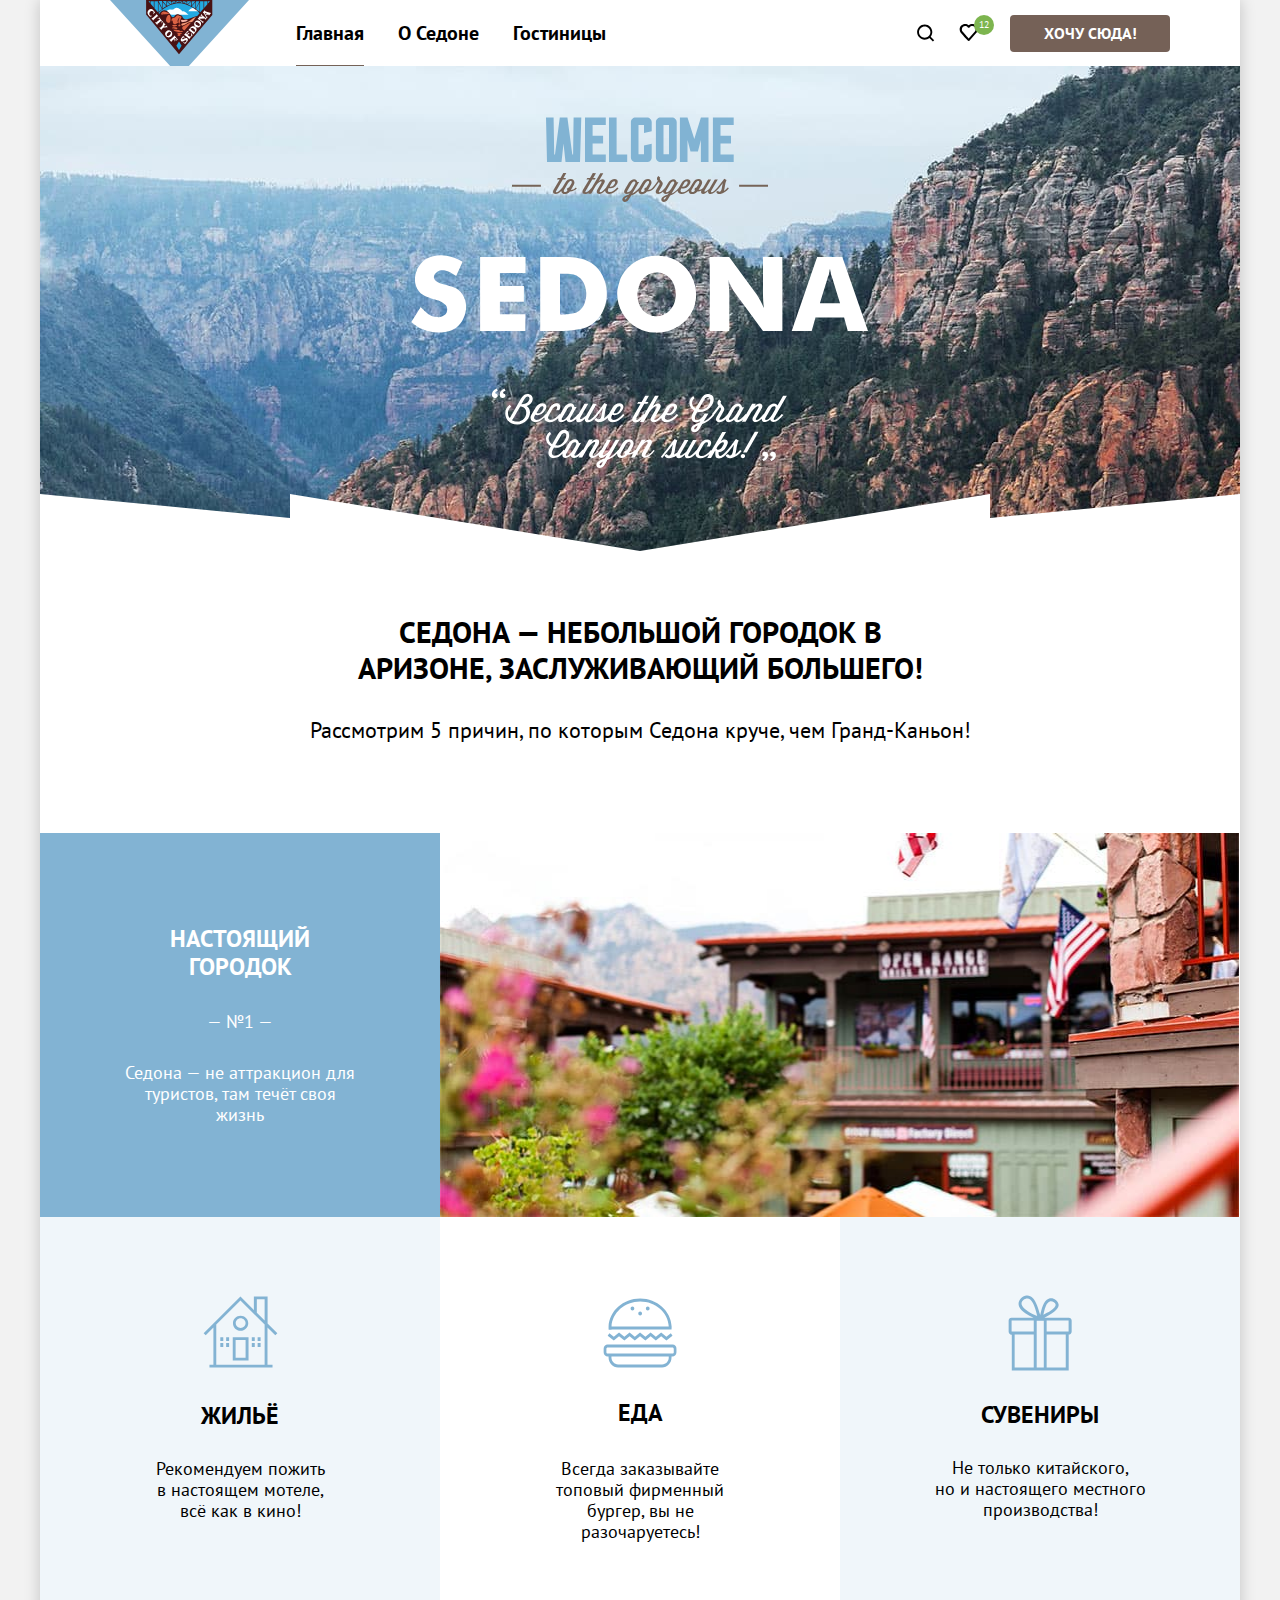
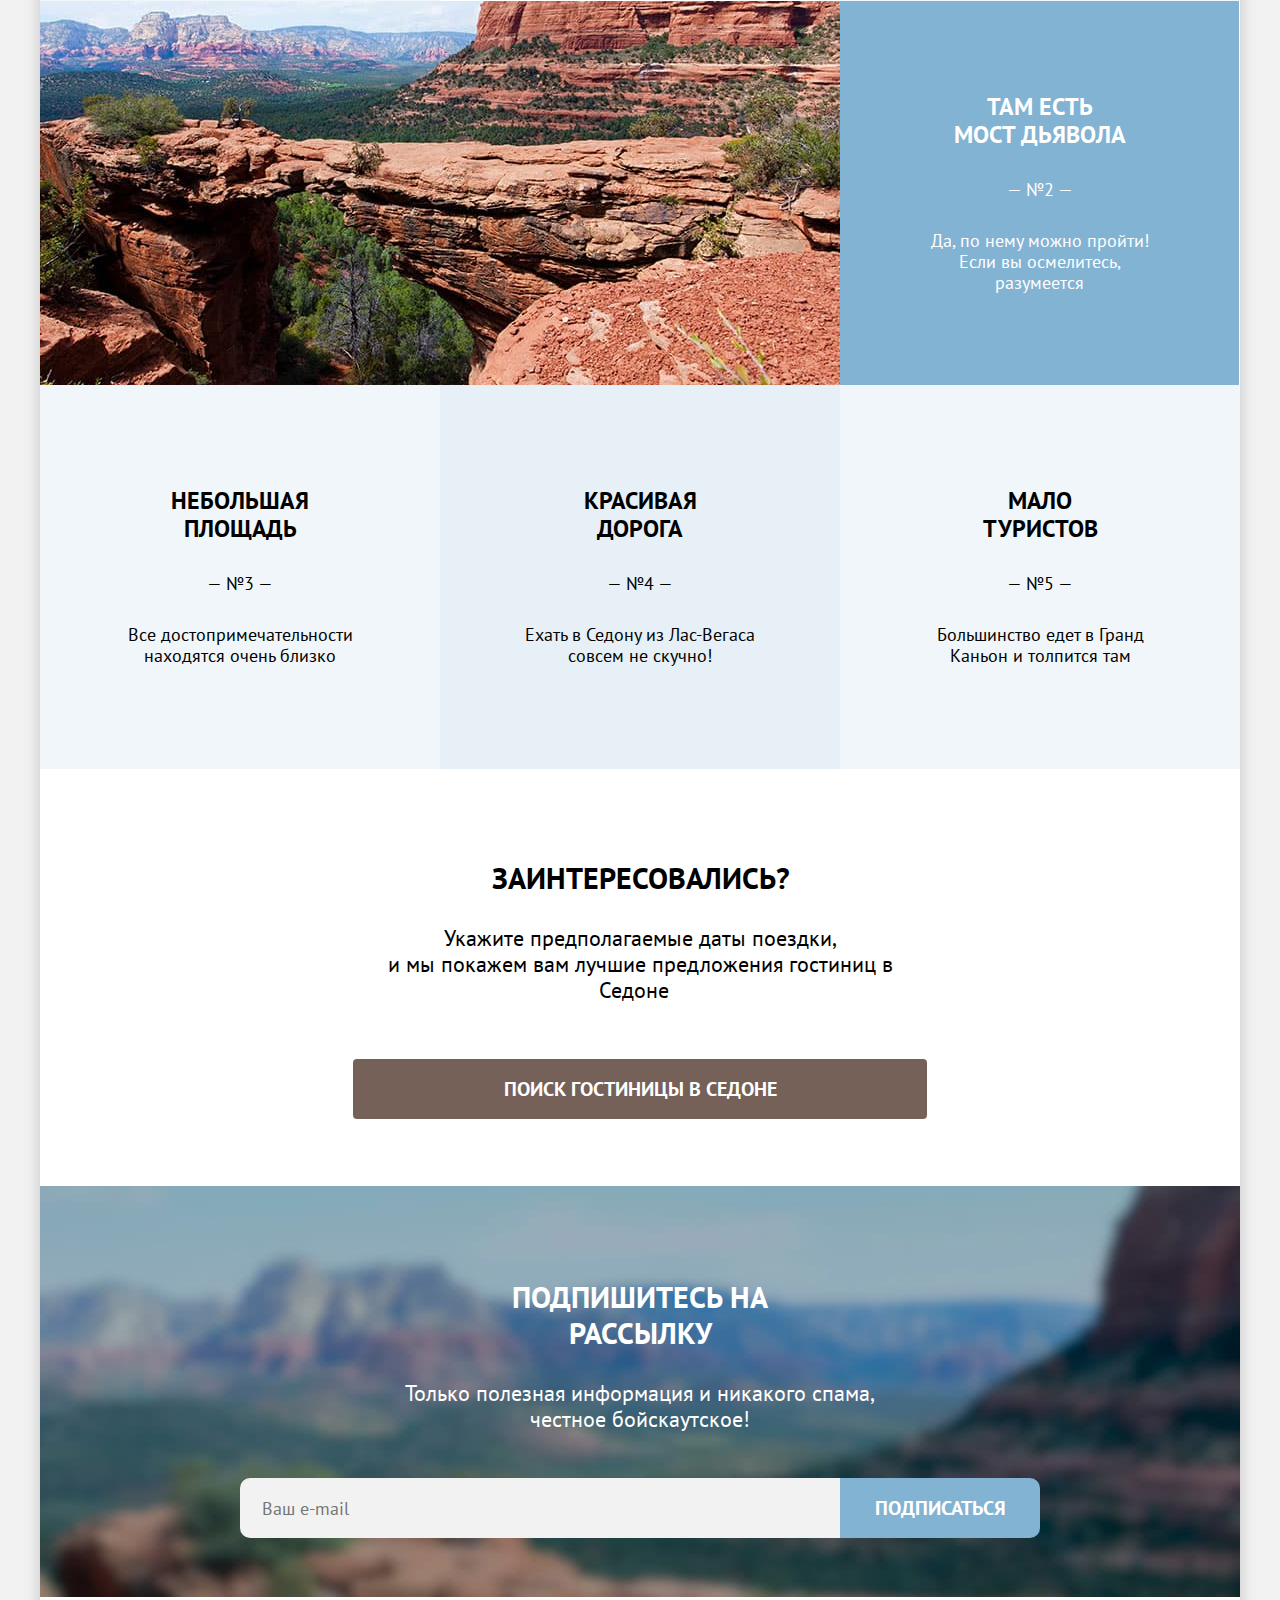
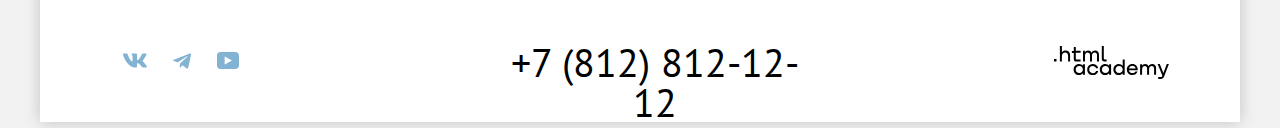
==== commit 09d0803c: "Изменяет размер папок и файлов" ====
--- a/index.html
+++ b/index.html
@@ -6,7 +6,7 @@
     <meta name="keywords" content="Седона" />
     <meta name="description" content="Описание" />
     <title>HTML Academy: Седона</title>
-    <link rel="icon" href="favicon.svg">
+    <link rel="icon" href="favicon.ico">
     <link rel="stylesheet" href="styles/styles.css" />
   </head>
 
@@ -65,7 +65,7 @@
           <!-- Лого -->
           <div class="logo-bg">
           <img class="logo-bg-text" src="images/titular/welcome.svg" alt="Логотип Седоны." width="458" height="352">
-          <img class="logo-bg-vector" src="images/titular/vector.svg" alt="Логотип Седоны." width="1200" height="57">
+          <img class="logo-bg-vector" src="images/titular/vector-title.svg" alt="Логотип Седоны." width="1200" height="57">
           </div>
         <div class="title-properties">
           <p class="title">
@@ -88,12 +88,12 @@
                   Седона — не аттракцион для туристов, там течёт своя жизнь
                 </p>
                 </div>
-                <img class="imgrealsity" src="images/advantages/real-sity.jpg" alt="Первое преимущество." width="800" height="384">
+                <img class="imgrealsity" src="images/advantage/real-sity.jpg" alt="Первое преимущество." width="800" height="384">
               </li>
               <li class="advanrages-list2">
                 <div class="advantages-item">
                   <div class="logo-home">
-                    <img class="logo" src="images/advantages/housing.svg" alt="Жильё." width="75" height="72">
+                    <img class="logo" src="images/advantage/housing.svg" alt="Жильё." width="75" height="72">
                   </div>
                   <h4 class="advantages-title advantages-inventory advantages-inventory-margin">Жильё</h4>
                   <p class="advantages-description">
@@ -101,14 +101,14 @@
                   </p>
                 </div>
                 <div class="advantages-item background-second">
-                  <img class="logo-food" src="images/advantages/food.svg" alt="Еда." width="74" height="70">
+                  <img class="logo-food" src="images/advantage/food.svg" alt="Еда." width="74" height="70">
                   <h4 class="advantages-title advantages-inventory">Еда</h4>
                   <p class="advantages-description">
                     Всегда заказывайте <br> топовый фирменный бургер, вы не разочаруетесь!
                   </p>
                 </div>
                 <div class="advantages-item">
-                  <img class="logo-souvenirs" src="images/advantages/souvenirs.svg" alt="Сувениры." width="64" height="76" >
+                  <img class="logo-souvenirs" src="images/advantage/souvenirs.svg" alt="Сувениры." width="64" height="76" >
                   <h4 class="advantages-title advantages-inventory advantages-inventory-margin">Сувениры</h4>
                   <p class="advantages-description ">
                     Не только китайского,<br>но и настоящего местного производства!
@@ -123,7 +123,7 @@
                     Да, по нему можно пройти!Если вы осмелитесь,<br>разумеется
                   </p>
                 </div>
-                <img class="devilbridge" src="images/advantages/devil's-bridge.jpg" alt="Второе преимущество." width="800" height="384" >
+                <img class="devilbridge" src="images/advantage/devil's-bridge.jpg" alt="Второе преимущество." width="800" height="384" >
               </li>
               <li class="advantages-item">
                 <h3 class="advantages-title advantages-margin">Небольшая площадь</h3>
